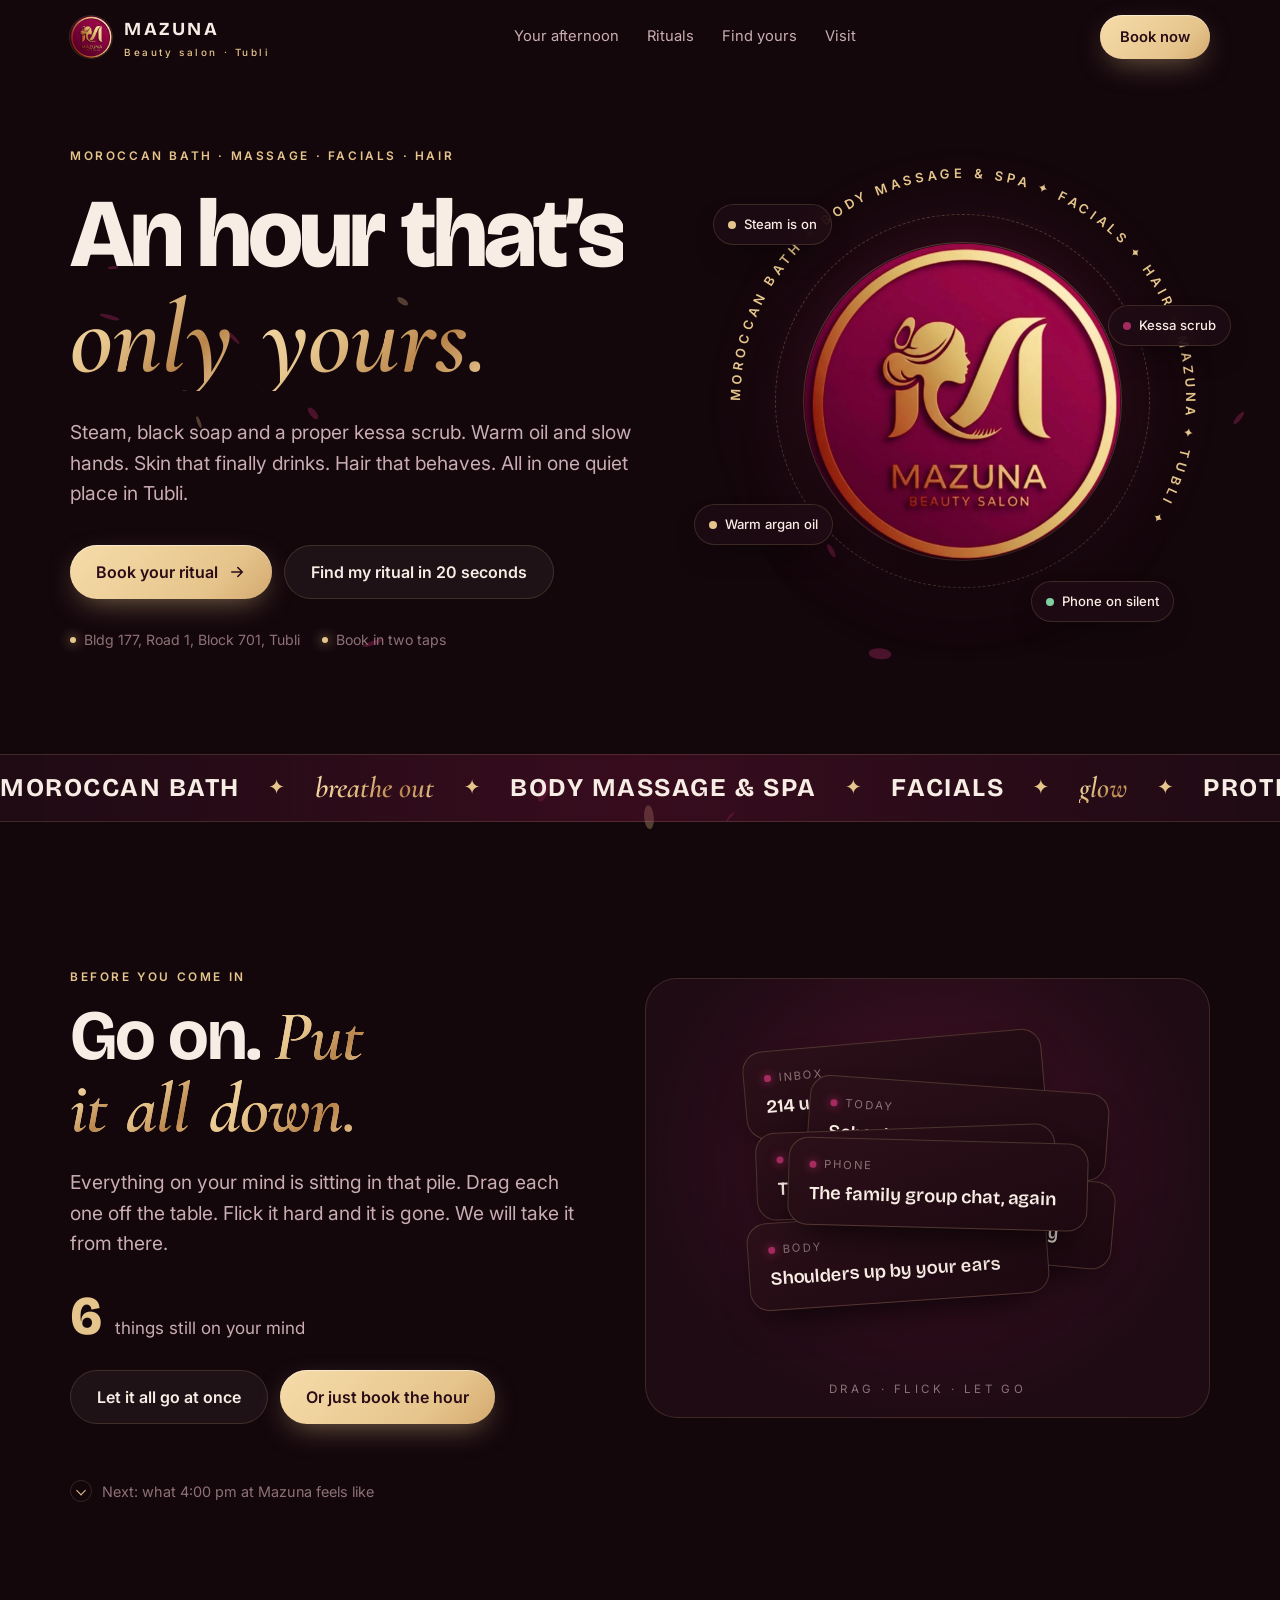
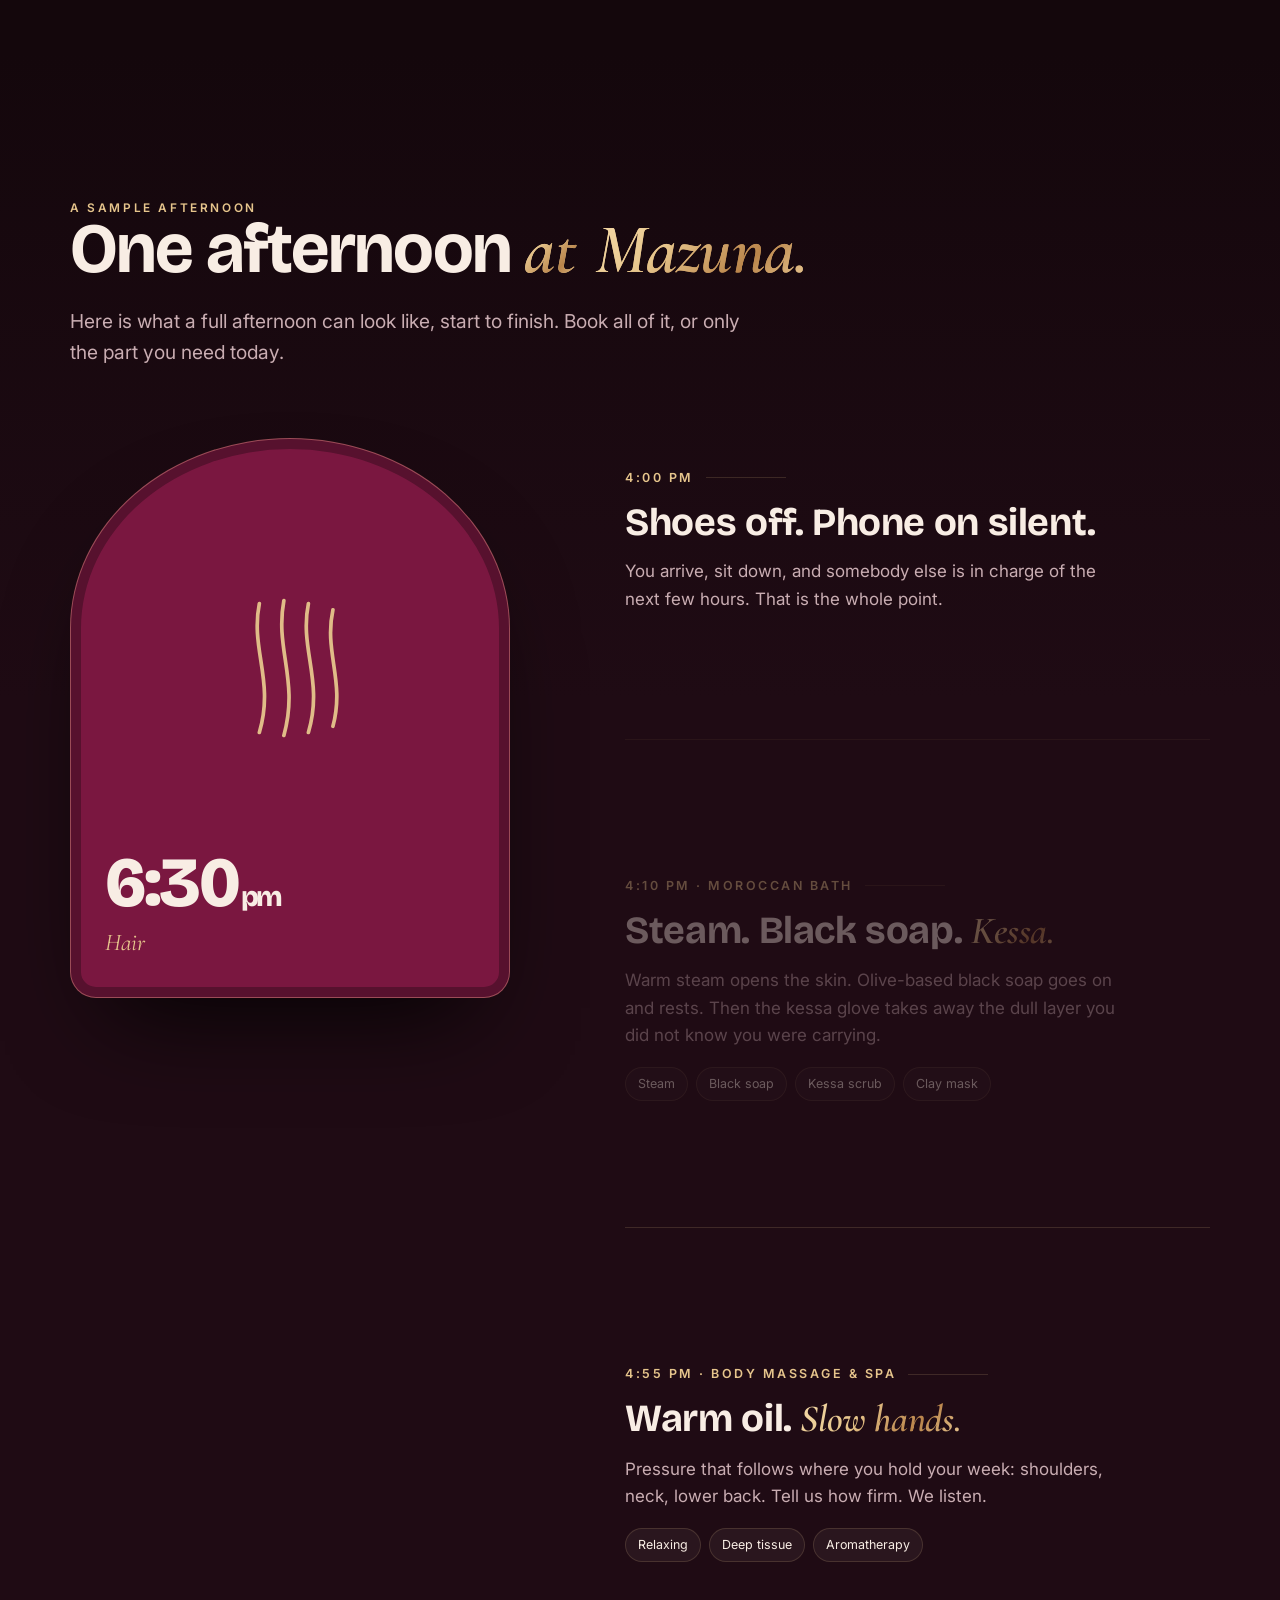
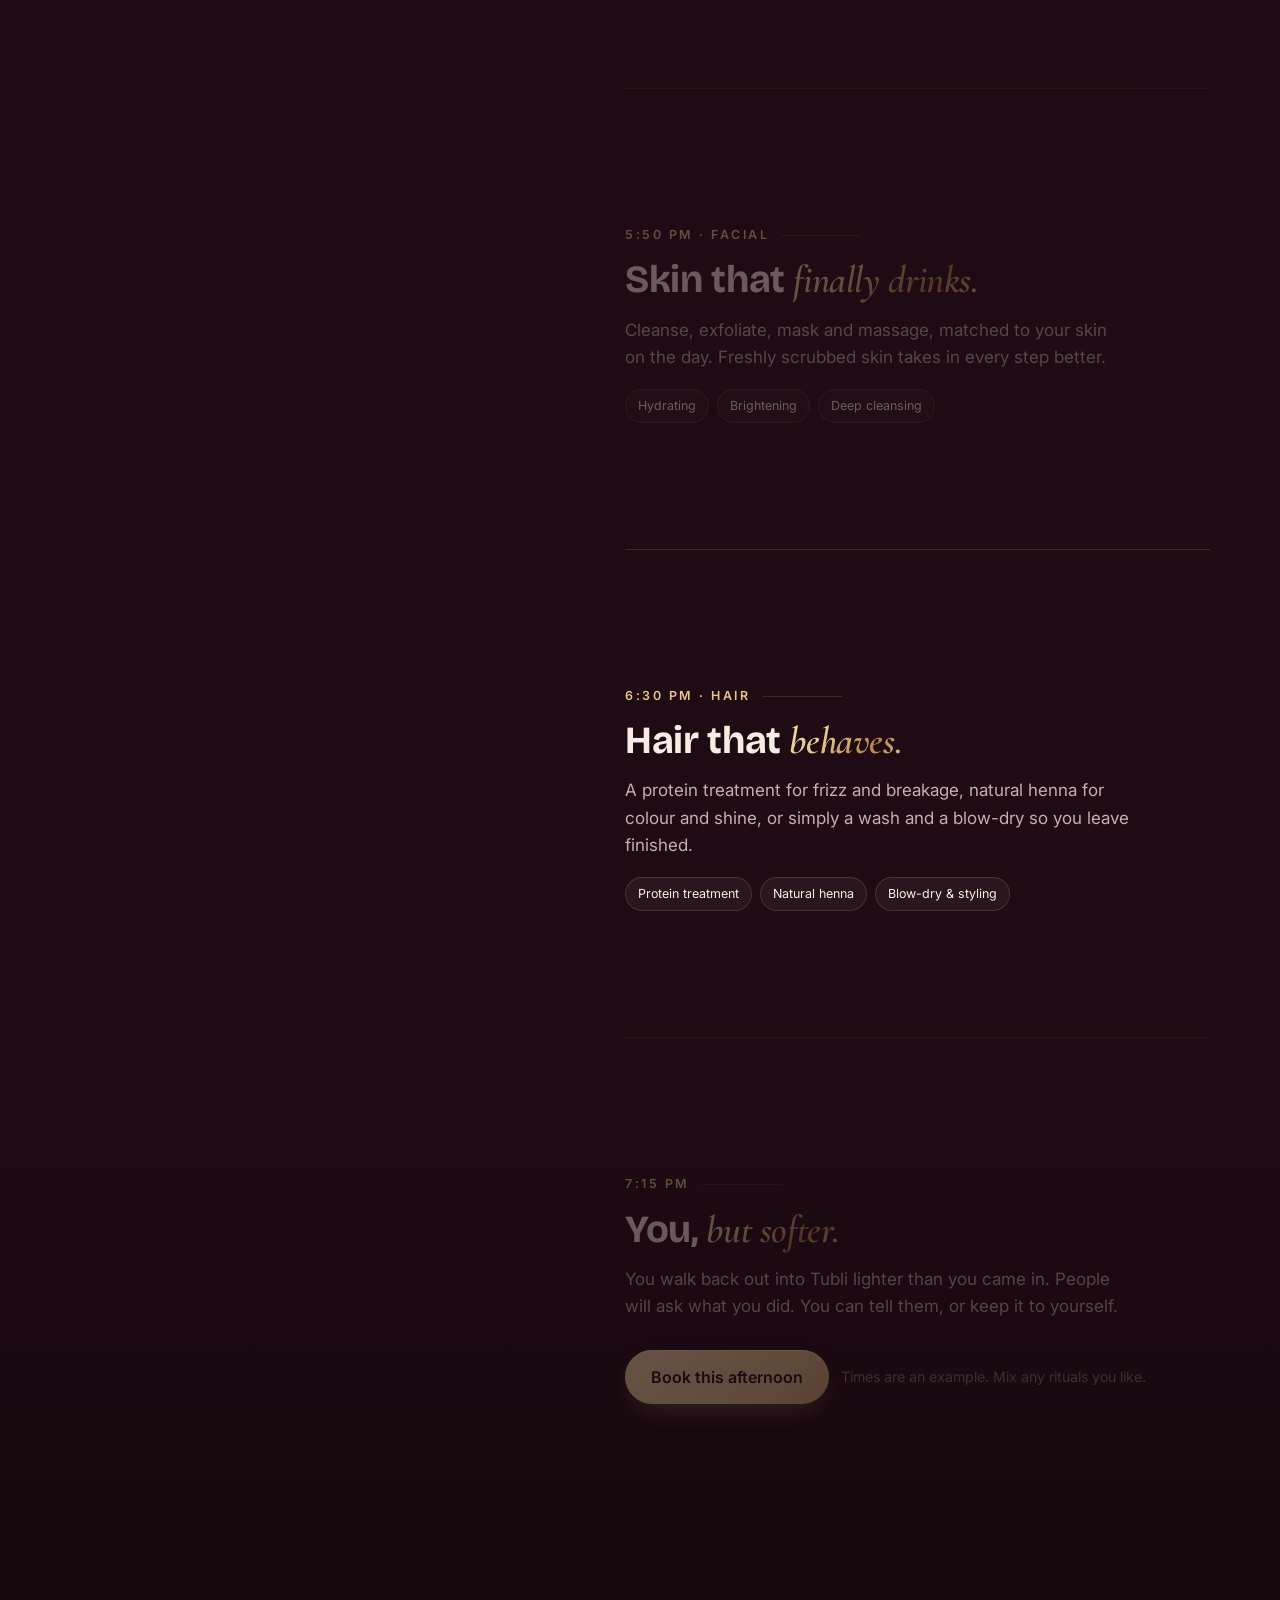
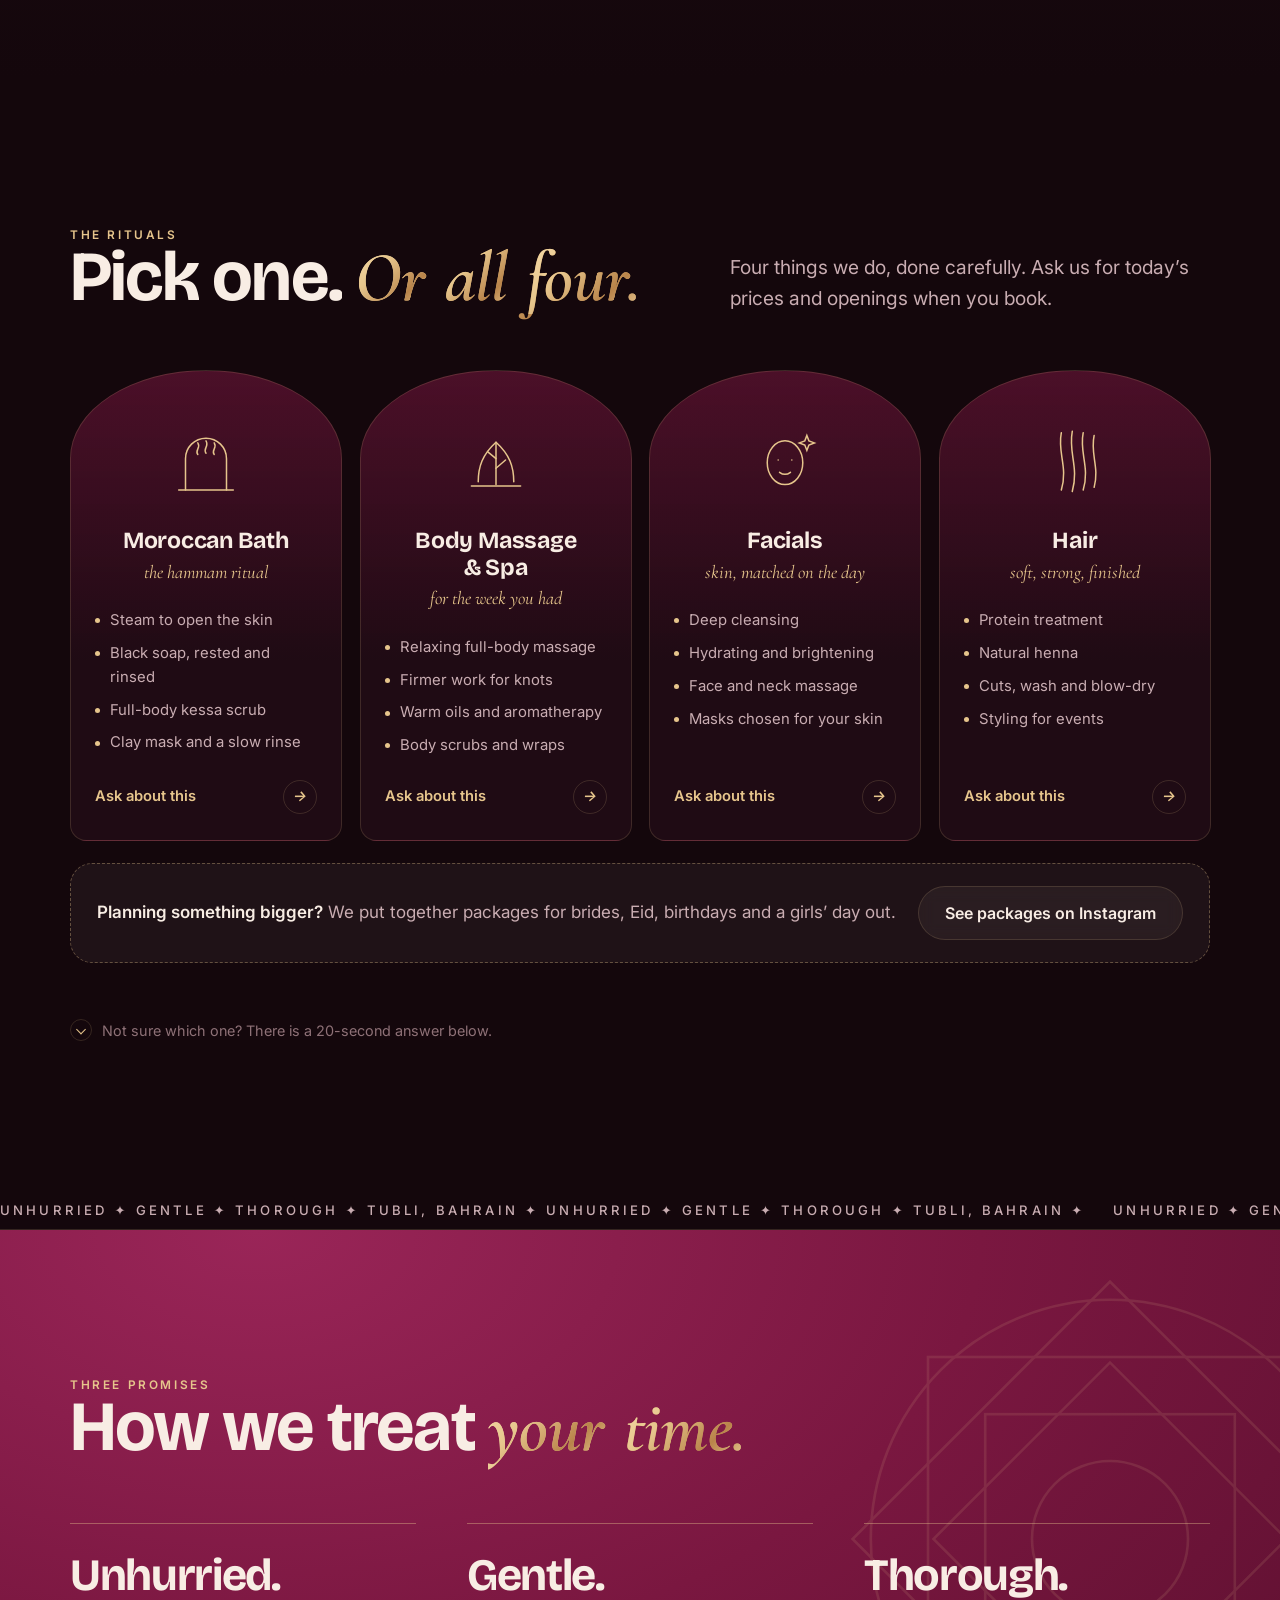
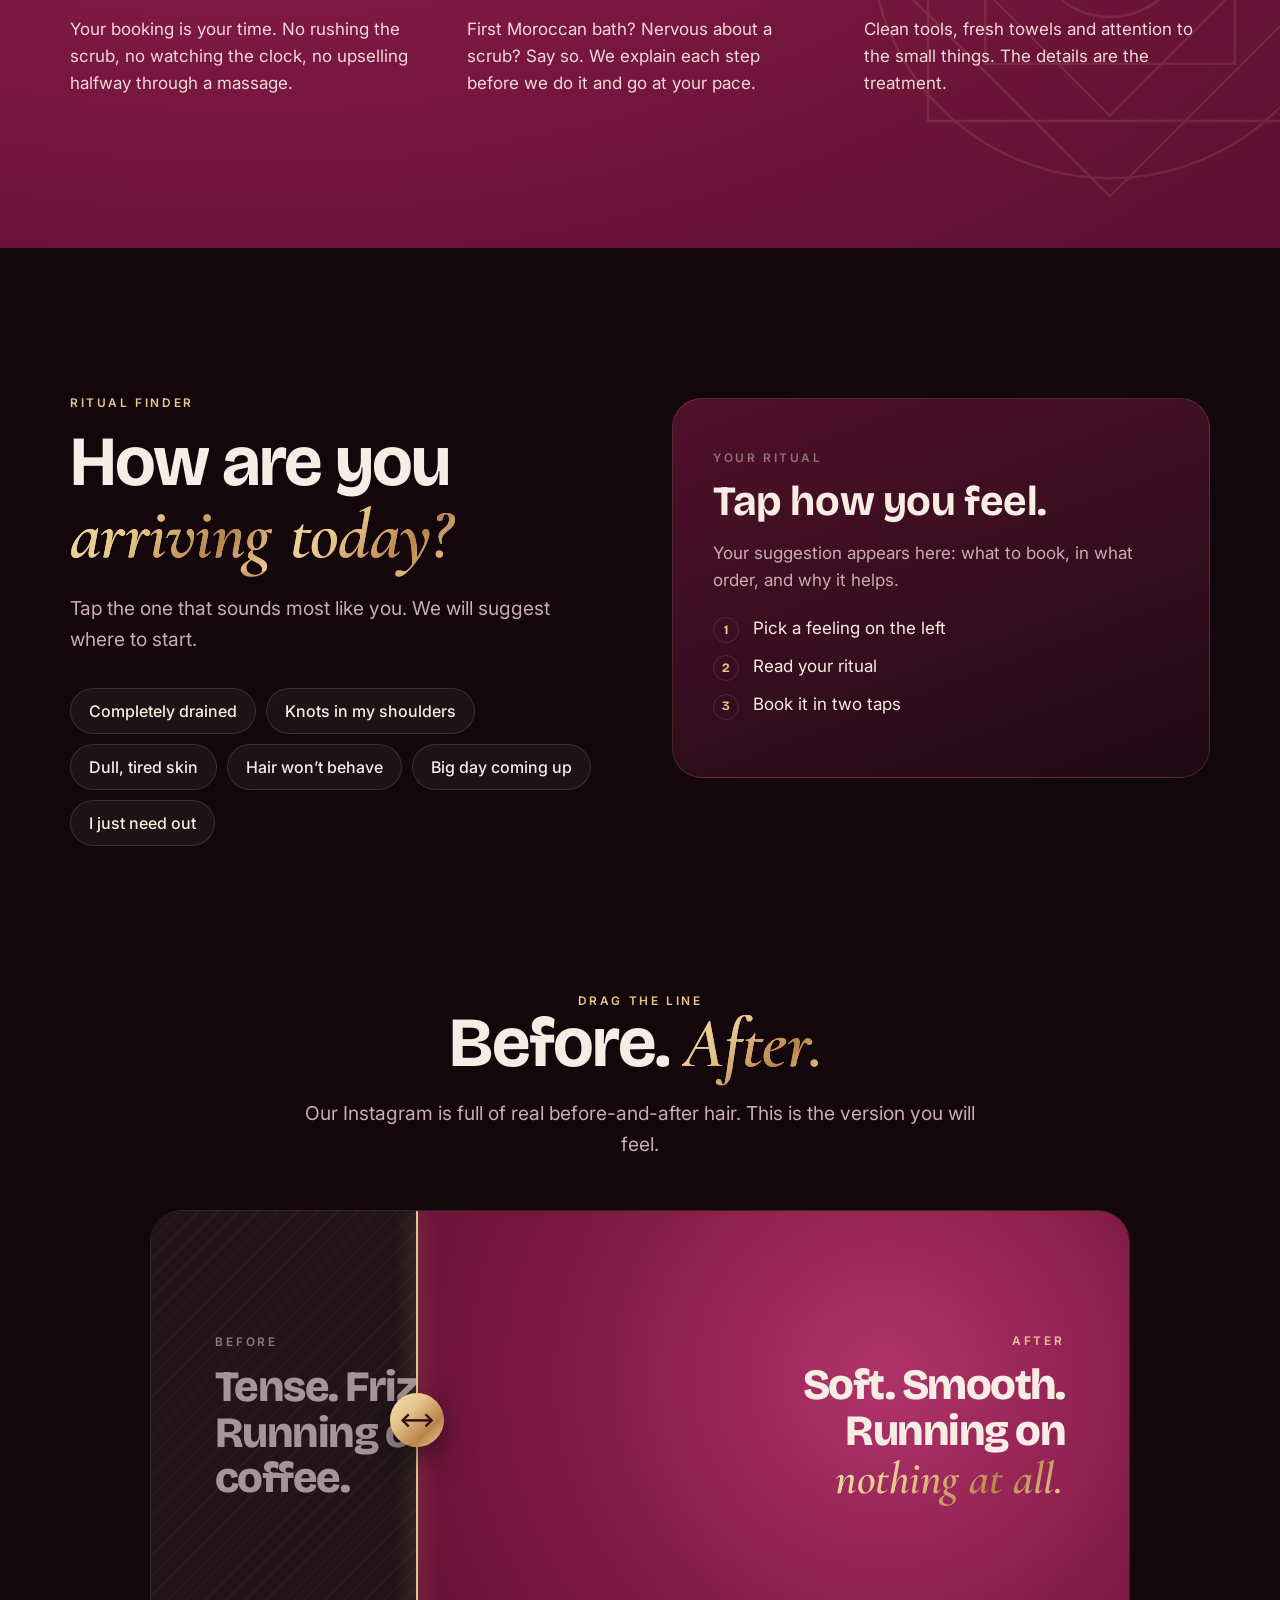
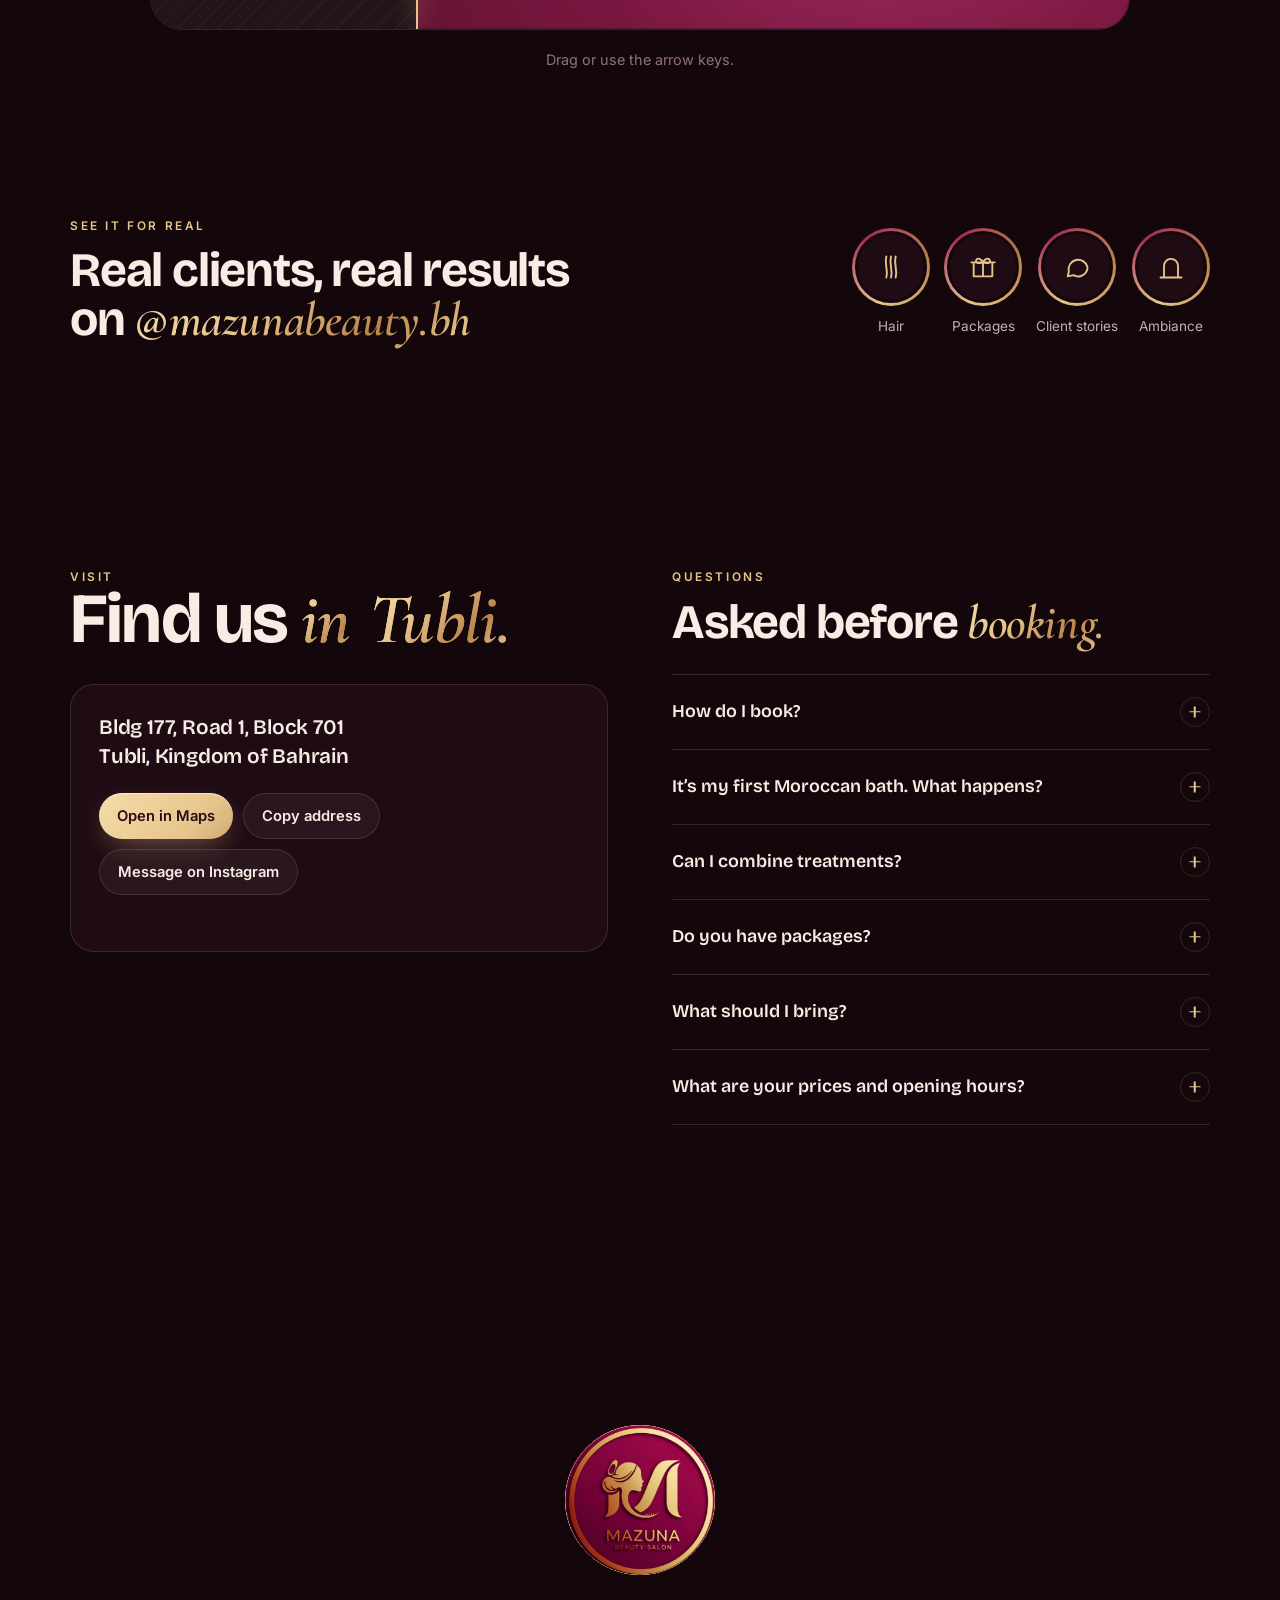
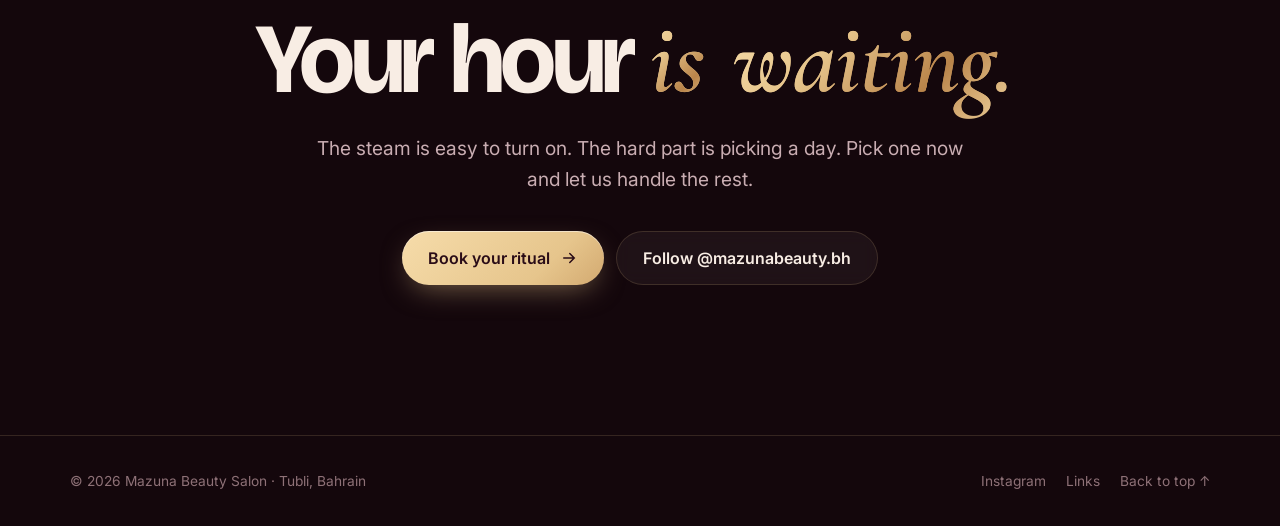
==== index.html @ 9f8225b6 "Replace repository with Mazuna Beauty Salon landing page Single-page site for Mazuna Beauty Salon (T" ====
<!doctype html>
<html lang="en">
<head>
<meta charset="utf-8">
<meta name="viewport" content="width=device-width, initial-scale=1, viewport-fit=cover">
<title>Mazuna Beauty Salon</title>
<meta name="claude:viewport-fit-sides" content="cover">
<meta name="description" content="Moroccan bath, body massage and spa, facials and hair care in Tubli, Bahrain. Book your ritual at Mazuna Beauty Salon.">
<meta name="theme-color" content="#14070c">
<link rel="icon" href="assets/logo.png">
<link rel="preconnect" href="https://fonts.googleapis.com">
<link rel="preconnect" href="https://fonts.gstatic.com" crossorigin>
<link rel="stylesheet" href="https://fonts.googleapis.com/css2?family=Bricolage+Grotesque:opsz,wght@12..96,400..800&family=Cormorant+Garamond:ital,wght@1,500;1,600&family=Inter:wght@400;500;600&display=swap">
<style>
/* Layout: one long scroll told as an afternoon, under a Moroccan arch motif; quiet type, one gold accent. */
:root{
  --bg:#14070c;        /* plum-black ground */
  --bg-2:#1f0b14;      /* raised band */
  --wine:#7a1740;      /* logo burgundy */
  --wine-hi:#a52a5f;   /* burgundy highlight */
  --gold:#e6c58c;      /* logo gold */
  --gold-deep:#b9844a; /* gold shadow */
  --ink:#f8ede4;       /* text */
  --muted:#c9adb2;     /* secondary text */
  --dim:#8e7177;
  --line:rgba(230,197,140,.16);
  --glass:rgba(255,236,226,.05);
  --f-display:"Bricolage Grotesque",ui-sans-serif,system-ui,sans-serif;
  --f-accent:"Cormorant Garamond","Iowan Old Style",Georgia,serif;
  --f-body:"Inter",ui-sans-serif,system-ui,-apple-system,"Segoe UI",sans-serif;
  --spring:cubic-bezier(.3,1.6,.5,1);
  --soft:cubic-bezier(.2,1.2,.4,1);
  --ease:cubic-bezier(.2,.9,.3,1);
  --gold-grad:linear-gradient(135deg,#f6dcaa 0%,#e6c58c 35%,#b9844a 70%,#f0d39e 100%);
  color-scheme:dark;
}
*{box-sizing:border-box}
html{scroll-behavior:smooth;-webkit-text-size-adjust:100%}
body{margin:0;background:var(--bg);color:var(--ink);font:400 17px/1.6 var(--f-body);overflow-x:hidden;-webkit-font-smoothing:antialiased}
body::before{content:"";position:fixed;inset:0 0 auto;height:env(safe-area-inset-top,0px);z-index:60;background:var(--bg)}
a{color:inherit}
img{max-width:100%;display:block}
::selection{background:var(--wine);color:var(--ink)}
:focus-visible{outline:2px solid var(--gold);outline-offset:3px;border-radius:6px}
.wrap{width:100%;max-width:1180px;margin:0 auto;padding-left:max(20px,env(safe-area-inset-left,0px));padding-right:max(20px,env(safe-area-inset-right,0px))}
h1,h2,h3{font-family:var(--f-display);font-weight:700;letter-spacing:-.025em;line-height:1.02;margin:0;text-wrap:balance}
h2{font-size:clamp(2.3rem,5.6vw,4.4rem)}
h3{font-size:1.45rem;letter-spacing:-.01em;line-height:1.15}
em,.em{font-family:var(--f-accent);font-style:italic;font-weight:600;letter-spacing:-.01em;background:var(--gold-grad);-webkit-background-clip:text;background-clip:text;color:transparent;padding-right:.06em}
p{margin:0}
.eyebrow{font:600 .74rem/1 var(--f-body);letter-spacing:.22em;text-transform:uppercase;color:var(--gold)}
.lede{color:var(--muted);font-size:clamp(1.05rem,1.6vw,1.2rem);max-width:56ch}
section{position:relative}
.band{padding-block:clamp(84px,12vw,150px)}
.next-hint{display:flex;align-items:center;gap:10px;margin-top:56px;color:var(--dim);font-size:.9rem}
.next-hint i{display:inline-block;width:22px;height:22px;border-radius:50%;border:1px solid var(--line);position:relative;animation:nudge 1.8s ease-in-out infinite}
.next-hint i::after{content:"";position:absolute;left:50%;top:6px;width:6px;height:6px;border-right:1.5px solid var(--gold);border-bottom:1.5px solid var(--gold);transform:translateX(-50%) rotate(45deg)}
@keyframes nudge{0%,100%{transform:translateY(0)}50%{transform:translateY(5px)}}

/* ---------- buttons ---------- */
.btn{--h:54px;position:relative;display:inline-flex;align-items:center;justify-content:center;gap:10px;height:var(--h);padding:0 26px;border-radius:999px;font:600 1rem/1 var(--f-body);text-decoration:none;cursor:pointer;border:0;transition:transform .5s var(--spring),box-shadow .3s,background .3s;will-change:transform;isolation:isolate;overflow:hidden}
.btn-gold{background:var(--gold-grad);background-size:200% 200%;color:#2a0c17;box-shadow:0 10px 30px -10px rgba(230,197,140,.55),inset 0 1px 0 rgba(255,255,255,.5)}
.btn-gold::after{content:"";position:absolute;inset:0;background:linear-gradient(110deg,transparent 30%,rgba(255,255,255,.55) 50%,transparent 70%);transform:translateX(-120%);transition:transform .9s var(--ease);z-index:-1}
.btn-gold:hover::after{transform:translateX(120%)}
.btn-gold:hover{box-shadow:0 16px 40px -12px rgba(230,197,140,.75),inset 0 1px 0 rgba(255,255,255,.5)}
.btn-ghost{background:var(--glass);color:var(--ink);border:1px solid var(--line);backdrop-filter:blur(8px)}
.btn-ghost:hover{border-color:rgba(230,197,140,.45)}
.btn:active{transform:scale(.96)}
.btn svg{width:18px;height:18px;flex:none}
.ripple{position:absolute;border-radius:50%;background:rgba(255,255,255,.45);transform:scale(0);animation:ripple .6s ease-out forwards;pointer-events:none}
@keyframes ripple{to{transform:scale(4);opacity:0}}

/* ---------- progress + nav ---------- */
.progress{position:fixed;top:env(safe-area-inset-top,0px);left:0;height:2px;width:100%;transform-origin:0 50%;transform:scaleX(0);background:var(--gold-grad);z-index:70}
.nav{position:sticky;top:env(safe-area-inset-top,0px);z-index:50;transition:background .4s,border-color .4s}
.nav.scrolled{background:rgba(20,7,12,.78);backdrop-filter:blur(14px) saturate(1.3);border-bottom:1px solid var(--line)}
.nav .wrap{display:flex;align-items:center;justify-content:space-between;gap:16px;height:74px}
.brand{display:flex;align-items:center;gap:12px;text-decoration:none}
.brand img{width:42px;height:42px;border-radius:50%;box-shadow:0 0 0 1px var(--line)}
.brand b{font:700 1.15rem/1 var(--f-display);letter-spacing:.14em;text-transform:uppercase}
.brand small{display:block;font:500 .62rem/1 var(--f-body);letter-spacing:.26em;color:var(--gold);margin-top:5px}
.nav-links{display:flex;gap:28px;font-size:.92rem;color:var(--muted)}
.nav-links a{text-decoration:none;position:relative;padding:4px 0}
.nav-links a::after{content:"";position:absolute;left:0;bottom:-2px;height:1px;width:100%;background:var(--gold);transform:scaleX(0);transform-origin:right;transition:transform .4s var(--ease)}
.nav-links a:hover{color:var(--ink)}
.nav-links a:hover::after{transform:scaleX(1);transform-origin:left}
.nav .btn{--h:44px;padding:0 20px;font-size:.92rem}
@media (max-width:860px){.nav-links{display:none}}

/* ---------- hero ---------- */
.hero{padding-block:clamp(36px,6vw,80px) clamp(56px,8vw,110px)}
.hero .wrap{display:grid;grid-template-columns:1.08fr .92fr;align-items:center;gap:clamp(28px,5vw,72px)}
.hero h1{font-size:clamp(3rem,7.6vw,6.4rem);font-weight:800;letter-spacing:-.04em;margin-top:22px}
.hero h1 em{display:inline-block;font-size:1.08em;font-weight:600}
.hero .lede{margin-top:26px}
.hero-cta{display:flex;flex-wrap:wrap;gap:12px;margin-top:36px}
.hero-meta{display:flex;flex-wrap:wrap;gap:8px 22px;margin-top:30px;color:var(--dim);font-size:.88rem}
.hero-meta span{display:flex;align-items:center;gap:8px}
.hero-meta span::before{content:"";width:6px;height:6px;border-radius:50%;background:var(--gold);box-shadow:0 0 12px var(--gold)}
.w{display:inline-block;overflow:hidden;vertical-align:top;padding-bottom:.08em;margin-bottom:-.08em}
em .w>span,.em .w>span{background:var(--gold-grad);-webkit-background-clip:text;background-clip:text;color:transparent;padding-right:.06em}
.w>span{display:inline-block;animation:wordUp .9s var(--soft) both;animation-delay:calc(var(--i)*70ms + 150ms)}
@keyframes wordUp{from{transform:translateY(105%) rotate(4deg);opacity:0}to{transform:none;opacity:1}}
.fade-in{animation:fadeUp .9s var(--ease) both;animation-delay:var(--d,0s)}
@keyframes fadeUp{from{opacity:0;transform:translateY(18px)}to{opacity:1;transform:none}}

.medallion{position:relative;width:min(100%,480px);aspect-ratio:1;max-width:100%;justify-self:center;--rx:0deg;--ry:0deg}
.medallion .glow{position:absolute;inset:6%;border-radius:50%;background:radial-gradient(circle,rgba(165,42,95,.55),rgba(122,23,64,.15) 55%,transparent 70%);filter:blur(30px);animation:breathe 6s ease-in-out infinite}
@keyframes breathe{0%,100%{transform:scale(.92);opacity:.8}50%{transform:scale(1.06);opacity:1}}
.medallion .ring{position:absolute;inset:0;animation:spin 40s linear infinite}
.medallion .ring text{font:600 13.5px var(--f-body);letter-spacing:.32em;fill:var(--gold)}
@keyframes spin{to{transform:rotate(360deg)}}
.medallion .dashed{position:absolute;inset:11%;border-radius:50%;border:1px dashed rgba(230,197,140,.25);animation:spin 90s linear infinite reverse}
.medallion .logo{position:absolute;inset:17%;transform:perspective(900px) rotateX(var(--rx)) rotateY(var(--ry));transition:transform .6s var(--soft);animation:logoIn 1.3s var(--spring) .2s both}
.medallion .logo img{width:100%;height:100%;border-radius:50%;box-shadow:0 40px 80px -30px rgba(0,0,0,.8),0 0 0 1px rgba(230,197,140,.25);animation:bob 7s ease-in-out infinite}
@keyframes logoIn{from{scale:.6;rotate:-12deg;opacity:0}to{scale:1;rotate:0deg;opacity:1}}
@keyframes bob{0%,100%{transform:translateY(0)}50%{transform:translateY(-10px)}}
.chip{position:absolute;display:flex;align-items:center;gap:8px;padding:9px 14px;border-radius:999px;background:rgba(31,11,20,.82);border:1px solid var(--line);backdrop-filter:blur(10px);font-size:.82rem;font-weight:500;white-space:nowrap;box-shadow:0 14px 30px -14px rgba(0,0,0,.7);animation:popx .9s var(--spring) both,float 6s ease-in-out infinite;animation-delay:var(--d),calc(var(--d) + 1s)}
.chip i{width:8px;height:8px;border-radius:50%;background:var(--c,var(--gold))}
@keyframes popx{from{transform:translate(var(--dx),var(--dy)) scale(.3);opacity:0}to{transform:none;opacity:1}}
@keyframes float{0%,100%{translate:0 0}50%{translate:0 -8px}}
@media (max-width:860px){
  .hero .wrap{grid-template-columns:1fr}
  .medallion{width:min(86vw,400px);order:-1;margin-top:8px}
  .chip{font-size:.74rem;padding:7px 11px}
}

/* ---------- marquee ---------- */
.marquee{border-block:1px solid var(--line);background:linear-gradient(90deg,var(--bg-2),rgba(122,23,64,.35),var(--bg-2));overflow:hidden;padding-block:18px;position:relative}
.marquee .track{display:flex;width:max-content;animation:marq 38s linear infinite}
.marquee.rev .track{animation-direction:reverse;animation-duration:46s}
.marquee:hover .track{animation-play-state:paused}
.marquee span{display:flex;align-items:center;gap:28px;padding-right:28px;font:700 clamp(1.1rem,2.4vw,1.6rem)/1 var(--f-display);letter-spacing:.06em;text-transform:uppercase;white-space:nowrap}
.marquee span b{font-weight:400;color:var(--gold);font-size:.8em}
.marquee span em{text-transform:none;font-size:1.15em;letter-spacing:0}
@keyframes marq{to{transform:translateX(-50%)}}
.marquee.thin{padding-block:12px;border-top:0;background:transparent}
.marquee.thin span{font:500 .82rem/1 var(--f-body);letter-spacing:.24em;color:var(--muted)}

/* ---------- reveal ---------- */
.js .rv{opacity:0;translate:0 34px;transition:opacity 1s var(--ease),translate 1.1s var(--soft),transform .6s var(--soft),border-color .4s,box-shadow .4s;transition-delay:var(--d,0s),var(--d,0s),0s,0s,0s}
.js .rv.in{opacity:1;translate:0 0}
.js [data-split] .w>span{animation:none;transform:translateY(105%);opacity:0;transition:transform .9s var(--soft),opacity .6s;transition-delay:calc(var(--i)*55ms)}
.js [data-split].in .w>span{transform:none;opacity:1}

/* ---------- worries ---------- */
.worries .wrap{display:grid;grid-template-columns:.95fr 1.05fr;gap:clamp(30px,5vw,80px);align-items:center}
.worries h2{margin-top:18px}
.worries .lede{margin-top:22px}
.tally{display:flex;align-items:baseline;gap:12px;margin-top:30px;font-family:var(--f-display)}
.tally b{font-size:3.4rem;font-weight:800;line-height:1;font-variant-numeric:tabular-nums;color:var(--gold);display:inline-block}
.tally b.bump{animation:bump .5s var(--spring)}
@keyframes bump{30%{transform:scale(1.35) rotate(-6deg)}}
.tally span{color:var(--muted);font-family:var(--f-body)}
.worries .actions{display:flex;flex-wrap:wrap;gap:12px;margin-top:26px}
.pile{position:relative;height:440px;border-radius:32px;background:radial-gradient(ellipse at 50% 40%,rgba(122,23,64,.4),transparent 70%),var(--bg-2);border:1px solid var(--line);overflow:hidden;touch-action:none}
.pile::before{content:"drag · flick · let go";position:absolute;bottom:18px;left:0;right:0;text-align:center;font-size:.72rem;letter-spacing:.3em;text-transform:uppercase;color:var(--dim)}
.worry{position:absolute;left:50%;top:46%;width:min(300px,78%);padding:18px 20px;border-radius:20px;background:linear-gradient(160deg,#2c1019,#1d0911);border:1px solid rgba(230,197,140,.22);box-shadow:0 20px 40px -18px rgba(0,0,0,.9);cursor:grab;user-select:none;-webkit-user-select:none;touch-action:none;transform:translate(-50%,-50%) translate(var(--x,0px),var(--y,0px)) rotate(var(--r,0deg));transition:transform .55s var(--spring)}
.worry.drag{transition:none;cursor:grabbing;box-shadow:0 30px 60px -18px rgba(0,0,0,.95),0 0 0 1px var(--gold)}
.worry.gone{transition:transform .55s cubic-bezier(.4,0,.9,.5),opacity .5s;opacity:0}
.worry small{display:flex;align-items:center;gap:8px;font-size:.7rem;letter-spacing:.18em;text-transform:uppercase;color:var(--dim)}
.worry small::before{content:"";width:7px;height:7px;border-radius:50%;background:var(--wine-hi);box-shadow:0 0 10px var(--wine-hi);animation:ping 1.6s ease-out infinite}
@keyframes ping{50%{opacity:.35}}
.worry p{font:600 1.15rem/1.3 var(--f-display);margin-top:8px}
.calm{position:absolute;inset:0;display:grid;place-items:center;text-align:center;padding:30px;opacity:0;transform:scale(.9);transition:opacity .8s var(--ease),transform .9s var(--spring);pointer-events:none}
.calm.show{opacity:1;transform:none;pointer-events:auto}
.calm h3{font-size:clamp(1.6rem,3vw,2.2rem)}
.calm p{color:var(--muted);margin:12px auto 22px;max-width:30ch}
.petal{position:absolute;width:12px;height:8px;border-radius:70% 0 70% 0;background:linear-gradient(135deg,var(--wine-hi),var(--gold));pointer-events:none;animation:burst .9s cubic-bezier(.15,.7,.4,1) forwards;z-index:5}
@keyframes burst{to{transform:translate(var(--bx),var(--by)) rotate(var(--br));opacity:0}}
@media (max-width:860px){.worries .wrap{grid-template-columns:1fr}.pile{height:380px}}

/* ---------- afternoon timeline ---------- */
.afternoon{background:linear-gradient(180deg,var(--bg),var(--bg-2) 20%,var(--bg-2) 80%,var(--bg))}
.afternoon header{max-width:760px}
.afternoon header .lede{margin-top:20px}
.tl{display:grid;grid-template-columns:.9fr 1.1fr;gap:clamp(30px,6vw,90px);margin-top:70px}
.arch-wrap{position:sticky;top:110px;height:min(560px,calc(100vh - 150px));align-self:start}
.arch{position:relative;height:100%;max-width:440px;border-radius:50% 50% 26px 26px / 34% 34% 26px 26px;overflow:hidden;border:1px solid rgba(230,197,140,.3);background:var(--wine);box-shadow:0 50px 100px -40px rgba(0,0,0,.9),inset 0 0 0 10px rgba(20,7,12,.35)}
.arch .scene{position:absolute;inset:0;display:flex;flex-direction:column;justify-content:flex-end;padding:34px;opacity:0;transform:scale(1.06);transition:opacity .7s var(--ease),transform 1.1s var(--soft)}
.arch .scene.on{opacity:1;transform:none}
.arch .scene::before{content:"";position:absolute;inset:0;background:var(--bgx);z-index:-1}
.arch .scene svg.ico{position:absolute;top:24%;left:50%;width:42%;transform:translateX(-50%);color:var(--gold);opacity:.95}
.arch .scene .time{font:800 clamp(2.8rem,6vw,4.4rem)/1 var(--f-display);letter-spacing:-.04em;font-variant-numeric:tabular-nums}
.arch .scene .what{font-family:var(--f-accent);font-style:italic;font-size:1.5rem;color:var(--gold);margin-top:6px}
.steam path{animation:steam 3s ease-in-out infinite;transform-origin:center bottom}
.steam path:nth-child(2){animation-delay:.6s}.steam path:nth-child(3){animation-delay:1.2s}
@keyframes steam{0%{opacity:0;transform:translateY(10px)}40%{opacity:1}100%{opacity:0;transform:translateY(-14px)}}
.sway{animation:sway 4s ease-in-out infinite;transform-origin:50% 100%}
@keyframes sway{0%,100%{transform:rotate(-3deg)}50%{transform:rotate(3deg)}}
.twinkle circle{animation:tw 2.4s ease-in-out infinite}
.twinkle circle:nth-child(2n){animation-delay:.8s}
@keyframes tw{50%{opacity:.2}}
.steps{display:flex;flex-direction:column}
.step{padding-block:clamp(60px,14vh,140px);border-top:1px solid var(--line);opacity:.35;transition:opacity .6s var(--ease)}
.step:first-child{border-top:0;padding-top:20px}
.step.on{opacity:1}
.step .t{font:600 .78rem/1 var(--f-body);letter-spacing:.2em;text-transform:uppercase;color:var(--gold);display:flex;align-items:center;gap:12px}
.step .t::after{content:"";height:1px;flex:1;max-width:80px;background:var(--line)}
.step h3{font-size:clamp(1.7rem,3vw,2.4rem);margin-top:16px}
.step p{color:var(--muted);margin-top:14px;max-width:46ch}
.step .tags{display:flex;flex-wrap:wrap;gap:8px;margin-top:18px}
.tag{font-size:.78rem;padding:6px 12px;border-radius:999px;border:1px solid var(--line);color:var(--ink);background:var(--glass)}
.tl-cta{margin-top:30px;display:flex;flex-wrap:wrap;gap:12px;align-items:center}
.tl-cta small{color:var(--dim)}
@media (max-width:860px){
  .tl{grid-template-columns:1fr;gap:0;margin-top:40px}
  .arch-wrap{top:84px;height:240px;z-index:3;margin-bottom:10px}
  .arch{max-width:none;border-radius:120px 120px 22px 22px / 90px 90px 22px 22px}
  .arch .scene{padding:20px 24px}
  .arch .scene svg.ico{top:12%;width:26%;left:auto;right:8%;transform:none}
  .arch .scene .time{font-size:2.4rem}
  .step{padding-block:70px}
}

/* ---------- rituals ---------- */
.rituals header{display:flex;flex-wrap:wrap;justify-content:space-between;align-items:end;gap:24px}
.rituals header .lede{max-width:40ch}
.cards{display:grid;grid-template-columns:repeat(4,minmax(0,1fr));gap:18px;margin-top:56px}
.card{position:relative;display:flex;flex-direction:column;padding:30px 24px 26px;min-height:440px;border-radius:200px 200px 24px 24px / 130px 130px 24px 24px;background:linear-gradient(180deg,rgba(122,23,64,.55),var(--bg-2) 62%);border:1px solid var(--line);text-decoration:none;overflow:hidden;transform:perspective(900px) rotateX(var(--rx,0deg)) rotateY(var(--ry,0deg)) translateY(var(--ty,0px));transition:transform .6s var(--soft),border-color .4s,box-shadow .4s}
.card:hover{--ty:-8px;border-color:rgba(230,197,140,.5);box-shadow:0 40px 80px -40px rgba(165,42,95,.7)}
.card::after{content:"";position:absolute;inset:0;background:radial-gradient(420px circle at var(--mx,50%) var(--my,0%),rgba(230,197,140,.16),transparent 45%);opacity:0;transition:opacity .4s;pointer-events:none}
.card:hover::after{opacity:1}
.card .ic{width:82px;height:82px;margin:18px auto 26px;color:var(--gold);transition:transform .7s var(--spring)}
.card:hover .ic{transform:scale(1.12) rotate(-6deg)}
.card h3{text-align:center}
.card .sub{text-align:center;font-family:var(--f-accent);font-style:italic;color:var(--gold);font-size:1.15rem;margin-top:4px}
.card ul{list-style:none;padding:0;margin:22px 0 0;display:grid;gap:9px;color:var(--muted);font-size:.93rem}
.card li{display:flex;gap:10px}
.card li::before{content:"";flex:none;width:5px;height:5px;margin-top:.62em;border-radius:50%;background:var(--gold)}
.card .go{margin-top:auto;padding-top:22px;display:flex;justify-content:space-between;align-items:center;font-weight:600;font-size:.92rem;color:var(--gold)}
.card .go i{width:34px;height:34px;border-radius:50%;display:grid;place-items:center;border:1px solid var(--line);transition:transform .5s var(--spring),background .3s}
.card:hover .go i{transform:translateX(4px) rotate(-45deg);background:var(--gold);color:#2a0c17}
.pk{margin-top:22px;display:flex;flex-wrap:wrap;justify-content:space-between;align-items:center;gap:16px;padding:22px 26px;border-radius:22px;border:1px dashed rgba(230,197,140,.35);background:var(--glass)}
.pk p{color:var(--muted)}
.pk b{color:var(--ink);font-weight:600}
@media (max-width:1040px){.cards{grid-template-columns:repeat(2,minmax(0,1fr))}}
@media (max-width:560px){.cards{grid-template-columns:1fr}.card{min-height:0}}

/* ---------- promises ---------- */
.promises{background:var(--wine);background:radial-gradient(ellipse at 20% 0%,#9a2558,var(--wine) 50%,#5a0f2e);overflow:hidden}
.promises .wrap{position:relative}
.promises .motif{position:absolute;right:-140px;top:50%;width:520px;height:520px;transform:translateY(-50%);opacity:.12;color:var(--gold);animation:spin 120s linear infinite;pointer-events:none}
.prom{display:grid;grid-template-columns:repeat(3,minmax(0,1fr));gap:clamp(24px,4vw,56px);margin-top:60px}
.prom div{border-top:1px solid rgba(230,197,140,.4);padding-top:26px}
.prom h3{font-size:clamp(2rem,3.6vw,2.8rem);letter-spacing:-.03em}
.prom p{color:#efd9d9;margin-top:14px;max-width:34ch}
@media (max-width:860px){.prom{grid-template-columns:1fr}}

/* ---------- finder ---------- */
.finder .wrap{display:grid;grid-template-columns:1fr 1fr;gap:clamp(30px,5vw,80px);align-items:start}
.finder h2{margin-top:18px}
.finder .lede{margin-top:22px}
.moods{display:flex;flex-wrap:wrap;gap:10px;margin-top:34px}
.mood{font:500 1rem/1 var(--f-body);color:var(--ink);padding:14px 18px;border-radius:999px;background:var(--glass);border:1px solid var(--line);cursor:pointer;transition:transform .5s var(--spring),background .3s,border-color .3s,color .3s}
.mood:hover{transform:translateY(-3px) rotate(-1deg);border-color:rgba(230,197,140,.5)}
.mood[aria-pressed="true"]{background:var(--gold-grad);color:#2a0c17;border-color:transparent;transform:scale(1.04)}
.result{position:relative;border-radius:30px;padding:clamp(26px,4vw,40px);background:linear-gradient(160deg,rgba(122,23,64,.6),var(--bg-2));border:1px solid var(--line);min-height:380px;overflow:hidden}
.result .eyebrow{color:var(--dim)}
.result h3{font-size:clamp(1.9rem,3.4vw,2.6rem);margin-top:14px}
.result p{color:var(--muted);margin-top:14px}
.result ol{margin:20px 0 0;padding:0;list-style:none;counter-reset:s;display:grid;gap:10px}
.result li{counter-increment:s;display:flex;gap:14px;align-items:baseline}
.result li::before{content:counter(s);font:700 .8rem/1 var(--f-display);color:var(--gold);width:24px;height:24px;flex:none;display:grid;place-items:center;border-radius:50%;border:1px solid var(--line)}
.result .btn{margin-top:26px}
.result .inner.say{animation:say .6s var(--spring)}
@keyframes say{from{transform:translateY(20px) scale(.96);opacity:0}to{transform:none;opacity:1}}
.result .note{font-size:.82rem;color:var(--dim);margin-top:14px}
@media (max-width:860px){.finder .wrap{grid-template-columns:1fr}}

/* ---------- before/after ---------- */
.ba header{text-align:center;max-width:720px;margin:0 auto}
.ba header .lede{margin:18px auto 0}
.slider{position:relative;margin:50px auto 0;max-width:980px;height:clamp(300px,42vw,420px);border-radius:32px;overflow:hidden;border:1px solid var(--line);--p:50%;user-select:none;-webkit-user-select:none}
.side{position:absolute;inset:0;display:flex;flex-direction:column;justify-content:center;padding:clamp(24px,6vw,64px)}
.side small{font:600 .74rem/1 var(--f-body);letter-spacing:.24em;text-transform:uppercase}
.side p{font:800 clamp(1.35rem,3.4vw,2.7rem)/1.06 var(--f-display);letter-spacing:-.035em;margin-top:16px;max-width:40%}
.side small{max-width:40%}
.before{background:repeating-linear-gradient(-45deg,#2a1a1e 0 2px,#22141a 2px 14px);color:#a79499}
.before small{color:#8d7a7f}
.after{background:radial-gradient(circle at 75% 40%,#b0336a,var(--wine) 45%,#4d0c27);align-items:flex-end;text-align:right;clip-path:inset(0 0 0 var(--p))}
.after small{color:var(--gold)}
.after p{color:var(--ink)}
.after p em{font-size:1.06em}
.handle{position:absolute;top:0;bottom:0;left:var(--p);width:2px;background:var(--gold);transform:translateX(-1px);pointer-events:none;box-shadow:0 0 20px var(--gold)}
.handle::after{content:"⟷";position:absolute;top:50%;left:50%;width:54px;height:54px;transform:translate(-50%,-50%);border-radius:50%;background:var(--gold-grad);color:#2a0c17;display:grid;place-items:center;font-size:1.3rem;font-weight:700;box-shadow:0 10px 30px rgba(0,0,0,.5)}
.slider input{position:absolute;inset:0;width:100%;height:100%;opacity:0;cursor:ew-resize;margin:0}
.slider input:focus-visible+.handle::after{outline:2px solid var(--ink);outline-offset:3px}
.ba .caption{text-align:center;color:var(--dim);font-size:.9rem;margin-top:18px}

/* ---------- instagram proof ---------- */
.proof .wrap{display:grid;grid-template-columns:1fr auto;gap:30px;align-items:center}
.bubbles{display:flex;gap:14px;flex-wrap:wrap}
.bubble{display:flex;flex-direction:column;align-items:center;gap:10px;text-decoration:none;font-size:.85rem;color:var(--muted)}
.bubble span{width:78px;height:78px;border-radius:50%;padding:3px;background:conic-gradient(from 200deg,var(--gold),var(--wine-hi),var(--gold-deep),var(--gold));display:grid;place-items:center;transition:transform .5s var(--spring)}
.bubble span i{width:100%;height:100%;border-radius:50%;background:var(--bg-2);display:grid;place-items:center;border:3px solid var(--bg);color:var(--gold)}
.bubble span svg{width:28px;height:28px}
.bubble:hover span{transform:scale(1.1) rotate(8deg)}
.bubble:hover{color:var(--ink)}
@media (max-width:860px){.proof .wrap{grid-template-columns:1fr}}

/* ---------- visit + faq ---------- */
.visit .wrap{display:grid;grid-template-columns:1fr 1fr;gap:clamp(30px,5vw,80px)}
.addr{margin-top:28px;padding:28px;border-radius:24px;background:var(--bg-2);border:1px solid var(--line)}
.addr address{font-style:normal;font:600 1.3rem/1.4 var(--f-display);letter-spacing:-.01em}
.addr .row{display:flex;flex-wrap:wrap;gap:10px;margin-top:22px}
.addr .btn{--h:46px;font-size:.92rem;padding:0 18px}
.addr .copied{font-size:.85rem;color:var(--gold);margin-top:12px;min-height:1.2em}
.faq details{border-bottom:1px solid var(--line)}
.faq details:first-of-type{border-top:1px solid var(--line)}
.faq summary{list-style:none;cursor:pointer;display:flex;justify-content:space-between;align-items:center;gap:20px;padding:22px 0;font:600 1.12rem/1.3 var(--f-display)}
.faq summary::-webkit-details-marker{display:none}
.faq summary i{flex:none;width:30px;height:30px;border-radius:50%;border:1px solid var(--line);position:relative;transition:transform .5s var(--spring),background .3s}
.faq summary i::before,.faq summary i::after{content:"";position:absolute;left:50%;top:50%;width:11px;height:1.5px;background:var(--gold);transform:translate(-50%,-50%)}
.faq summary i::after{transform:translate(-50%,-50%) rotate(90deg)}
.faq details[open] summary i{transform:rotate(135deg);background:rgba(230,197,140,.12)}
.faq .a{color:var(--muted);padding:0 0 22px;max-width:60ch}
.faq details[open] .a{animation:fadeUp .5s var(--ease)}
@media (max-width:860px){.visit .wrap{grid-template-columns:1fr}}

/* ---------- final ---------- */
.final{text-align:center;overflow:hidden}
.final .wrap{position:relative}
.final .seal{width:150px;height:150px;margin:0 auto 34px;position:relative}
.final .seal img{width:100%;height:100%;border-radius:50%;position:relative;z-index:1;animation:bob 6s ease-in-out infinite}
.final .seal::before,.final .seal::after{content:"";position:absolute;inset:0;border-radius:50%;border:1px solid var(--gold);animation:ripplew 2.8s ease-out infinite}
.final .seal::after{animation-delay:1.4s}
@keyframes ripplew{from{transform:scale(1);opacity:.7}to{transform:scale(1.9);opacity:0}}
.final h2{font-size:clamp(2.8rem,8vw,6.2rem);letter-spacing:-.045em}
.final .lede{margin:22px auto 0}
.final .hero-cta{justify-content:center}
footer{border-top:1px solid var(--line);padding-block:34px calc(34px + env(safe-area-inset-bottom,0px))}
footer .wrap{display:flex;flex-wrap:wrap;justify-content:space-between;gap:16px;align-items:center;color:var(--dim);font-size:.86rem}
footer nav{display:flex;gap:20px}
footer a{text-decoration:none}
footer a:hover{color:var(--ink)}

/* ---------- mobile book bar ---------- */
.bookbar{position:fixed;left:0;right:0;bottom:0;z-index:55;padding:12px max(16px,env(safe-area-inset-right,0px)) calc(12px + env(safe-area-inset-bottom,0px)) max(16px,env(safe-area-inset-left,0px));background:rgba(20,7,12,.88);backdrop-filter:blur(14px);border-top:1px solid var(--line);display:none;align-items:center;justify-content:space-between;gap:12px;transform:translateY(110%);transition:transform .6s var(--spring)}
.bookbar.show{transform:none}
.bookbar p{font-size:.85rem;color:var(--muted);line-height:1.3}
.bookbar p b{display:block;color:var(--ink);font-family:var(--f-display)}
.bookbar .btn{--h:46px;padding:0 20px;font-size:.92rem;flex:none}
@media (max-width:860px){.bookbar{display:flex}}

canvas#petals{position:fixed;inset:0;width:100%;height:100%;pointer-events:none;z-index:0;opacity:.55}
main,header.nav,footer{position:relative;z-index:1}

@media (prefers-reduced-motion:reduce){
  *,*::before,*::after{animation-duration:.01ms!important;animation-iteration-count:1!important;transition-duration:.01ms!important;scroll-behavior:auto!important}
  canvas#petals{display:none}
}
</style>
</head>
<body>
<div class="progress" id="progress" aria-hidden="true"></div>
<canvas id="petals" aria-hidden="true"></canvas>

<header class="nav" id="nav">
  <div class="wrap">
    <a class="brand" href="#top" aria-label="Mazuna Beauty Salon, back to top">
      <img src="assets/logo.png" alt="" width="42" height="42">
      <span><b>Mazuna</b><small>Beauty salon · Tubli</small></span>
    </a>
    <nav class="nav-links" aria-label="Sections">
      <a href="#afternoon">Your afternoon</a>
      <a href="#rituals">Rituals</a>
      <a href="#finder">Find yours</a>
      <a href="#visit">Visit</a>
    </nav>
    <a class="btn btn-gold mag" href="https://linktr.ee/mazunabeautybh" target="_blank" rel="noopener">Book now</a>
  </div>
</header>

<main id="top">

<!-- HERO -->
<section class="hero">
  <div class="wrap">
    <div>
      <p class="eyebrow fade-in" style="--d:.05s">Moroccan bath · Massage · Facials · Hair</p>
      <h1 data-hero>An hour that’s <em>only yours.</em></h1>
      <p class="lede fade-in" style="--d:.7s">Steam, black soap and a proper kessa scrub. Warm oil and slow hands. Skin that finally drinks. Hair that behaves. All in one quiet place in Tubli.</p>
      <div class="hero-cta fade-in" style="--d:.85s">
        <a class="btn btn-gold mag" href="https://linktr.ee/mazunabeautybh" target="_blank" rel="noopener">Book your ritual
          <svg viewBox="0 0 24 24" fill="none" stroke="currentColor" stroke-width="2" stroke-linecap="round"><path d="M5 12h14M13 6l6 6-6 6"/></svg></a>
        <a class="btn btn-ghost mag" href="#finder">Find my ritual in 20 seconds</a>
      </div>
      <div class="hero-meta fade-in" style="--d:1s">
        <span>Bldg 177, Road 1, Block 701, Tubli</span>
        <span>Book in two taps</span>
      </div>
    </div>

    <div class="medallion" id="medallion" aria-hidden="true">
      <div class="glow"></div>
      <svg class="ring" viewBox="0 0 500 500">
        <defs><path id="circ" d="M250,250 m-232,0 a232,232 0 1,1 464,0 a232,232 0 1,1 -464,0"/></defs>
        <text><textPath href="#circ">MOROCCAN BATH ✦ BODY MASSAGE &amp; SPA ✦ FACIALS ✦ HAIR ✦ MAZUNA ✦ TUBLI ✦ </textPath></text>
      </svg>
      <div class="dashed"></div>
      <div class="logo"><img src="assets/logo.png" alt="" width="512" height="512"></div>
      <span class="chip" style="top:9%;left:-2%;--dx:120px;--dy:110px;--d:.9s"><i></i>Steam is on</span>
      <span class="chip" style="top:30%;right:-6%;--dx:-110px;--dy:60px;--d:1.05s;--c:var(--wine-hi)"><i></i>Kessa scrub</span>
      <span class="chip" style="bottom:20%;left:-6%;--dx:110px;--dy:-60px;--d:1.2s"><i></i>Warm argan oil</span>
      <span class="chip" style="bottom:4%;right:6%;--dx:-60px;--dy:-105px;--d:1.35s;--c:#7fd1a3"><i></i>Phone on silent</span>
    </div>
  </div>
</section>

<div class="marquee" aria-hidden="true">
  <div class="track">
    <span>Moroccan bath <b>✦</b> <em>breathe out</em> <b>✦</b> Body massage &amp; spa <b>✦</b> Facials <b>✦</b> <em>glow</em> <b>✦</b> Protein hair treatment <b>✦</b> Natural henna <b>✦</b> <em>slow down</em> <b>✦</b></span>
    <span>Moroccan bath <b>✦</b> <em>breathe out</em> <b>✦</b> Body massage &amp; spa <b>✦</b> Facials <b>✦</b> <em>glow</em> <b>✦</b> Protein hair treatment <b>✦</b> Natural henna <b>✦</b> <em>slow down</em> <b>✦</b></span>
  </div>
</div>

<!-- WORRIES -->
<section class="band worries" aria-labelledby="w-h">
  <div class="wrap">
    <div>
      <p class="eyebrow rv">Before you come in</p>
      <h2 id="w-h" data-split>Go on. <em>Put it all down.</em></h2>
      <p class="lede rv" style="--d:.1s">Everything on your mind is sitting in that pile. Drag each one off the table. Flick it hard and it is gone. We will take it from there.</p>
      <div class="tally rv" style="--d:.15s" aria-live="polite"><b id="count">6</b><span id="countLabel">things still on your mind</span></div>
      <div class="actions rv" style="--d:.2s">
        <button class="btn btn-ghost" id="clearAll" type="button">Let it all go at once</button>
        <a class="btn btn-gold mag" href="https://linktr.ee/mazunabeautybh" target="_blank" rel="noopener">Or just book the hour</a>
      </div>
    </div>
    <div class="pile rv" id="pile" style="--d:.1s">
      <div class="calm" id="calm">
        <div>
          <h3>Lighter <em>already.</em></h3>
          <p>That took ten seconds. Now picture ninety minutes of it, with steam.</p>
          <a class="btn btn-gold mag" href="https://linktr.ee/mazunabeautybh" target="_blank" rel="noopener">Claim your hour</a>
        </div>
      </div>
    </div>
  </div>
  <div class="wrap"><p class="next-hint"><i></i>Next: what 4:00 pm at Mazuna feels like</p></div>
</section>

<!-- AFTERNOON -->
<section class="band afternoon" id="afternoon" aria-labelledby="a-h">
  <div class="wrap">
    <header>
      <p class="eyebrow rv">A sample afternoon</p>
      <h2 id="a-h" data-split>One afternoon <em>at Mazuna.</em></h2>
      <p class="lede rv" style="--d:.1s">Here is what a full afternoon can look like, start to finish. Book all of it, or only the part you need today.</p>
    </header>

    <div class="tl">
      <div class="arch-wrap" aria-hidden="true">
        <div class="arch" id="arch">
          <div class="scene on" data-s="0" style="--bgx:radial-gradient(circle at 50% 30%,#a52a5f,#5d1030 70%)">
            <svg class="ico" viewBox="0 0 120 120" fill="none" stroke="currentColor" stroke-width="2.4" stroke-linecap="round" stroke-linejoin="round"><path d="M30 104V58a30 30 0 0 1 60 0v46"/><path d="M20 104h80"/><path d="M42 104V64a18 18 0 0 1 36 0v40"/><circle cx="60" cy="30" r="4"/></svg>
            <div class="time">4:00<span style="font-size:.4em"> pm</span></div><div class="what">Arrive and exhale</div>
          </div>
          <div class="scene" data-s="1" style="--bgx:radial-gradient(circle at 50% 30%,#8f2650,#3f0a20 72%)">
            <svg class="ico steam" viewBox="0 0 120 120" fill="none" stroke="currentColor" stroke-width="2.4" stroke-linecap="round"><path d="M40 70c-8-10 8-16 0-28"/><path d="M60 66c-8-10 8-16 0-30"/><path d="M80 70c-8-10 8-16 0-28"/><path d="M22 86h76M30 98h60"/></svg>
            <div class="time">4:10<span style="font-size:.4em"> pm</span></div><div class="what">Moroccan bath</div>
          </div>
          <div class="scene" data-s="2" style="--bgx:radial-gradient(circle at 50% 30%,#9b3a4a,#3a0c18 72%)">
            <svg class="ico sway" viewBox="0 0 120 120" fill="none" stroke="currentColor" stroke-width="2.4" stroke-linecap="round" stroke-linejoin="round"><path d="M34 92c0-22 6-40 26-58 20 18 26 36 26 58"/><path d="M60 34v62"/><path d="M60 58l-12-10M60 72l14-12"/></svg>
            <div class="time">4:55<span style="font-size:.4em"> pm</span></div><div class="what">Massage</div>
          </div>
          <div class="scene" data-s="3" style="--bgx:radial-gradient(circle at 50% 30%,#b0336a,#4d0c27 72%)">
            <svg class="ico twinkle" viewBox="0 0 120 120" fill="none" stroke="currentColor" stroke-width="2.4" stroke-linecap="round"><ellipse cx="60" cy="64" rx="26" ry="32"/><circle cx="92" cy="28" r="3" fill="currentColor"/><circle cx="24" cy="36" r="2.5" fill="currentColor"/><circle cx="98" cy="70" r="2" fill="currentColor"/><path d="M50 60h.01M70 60h.01M52 78q8 6 16 0"/></svg>
            <div class="time">5:50<span style="font-size:.4em"> pm</span></div><div class="what">Facial</div>
          </div>
          <div class="scene" data-s="4" style="--bgx:radial-gradient(circle at 50% 30%,#8a2a3e,#320914 72%)">
            <svg class="ico sway" viewBox="0 0 120 120" fill="none" stroke="currentColor" stroke-width="2.4" stroke-linecap="round"><path d="M40 20c-6 30 10 50 0 84"/><path d="M56 18c-6 32 10 52 0 88"/><path d="M72 20c-6 30 10 50 0 84"/><path d="M88 24c-6 28 8 46 0 76"/></svg>
            <div class="time">6:30<span style="font-size:.4em"> pm</span></div><div class="what">Hair</div>
          </div>
          <div class="scene" data-s="5" style="--bgx:radial-gradient(circle at 50% 30%,#c4416f,#5a0f2e 72%)">
            <svg class="ico twinkle" viewBox="0 0 120 120" fill="none" stroke="currentColor" stroke-width="2.4" stroke-linecap="round" stroke-linejoin="round"><path d="M60 22l8 24 24 8-24 8-8 24-8-24-24-8 24-8z"/><circle cx="96" cy="94" r="3" fill="currentColor"/><circle cx="24" cy="92" r="2.5" fill="currentColor"/><circle cx="98" cy="24" r="2" fill="currentColor"/></svg>
            <div class="time">7:15<span style="font-size:.4em"> pm</span></div><div class="what">Out the door, glowing</div>
          </div>
        </div>
      </div>

      <div class="steps">
        <article class="step on" data-step="0">
          <p class="t">4:00 pm</p>
          <h3>Shoes off. Phone on silent.</h3>
          <p>You arrive, sit down, and somebody else is in charge of the next few hours. That is the whole point.</p>
        </article>
        <article class="step" data-step="1">
          <p class="t">4:10 pm · Moroccan bath</p>
          <h3>Steam. Black soap. <em>Kessa.</em></h3>
          <p>Warm steam opens the skin. Olive-based black soap goes on and rests. Then the kessa glove takes away the dull layer you did not know you were carrying.</p>
          <div class="tags"><span class="tag">Steam</span><span class="tag">Black soap</span><span class="tag">Kessa scrub</span><span class="tag">Clay mask</span></div>
        </article>
        <article class="step" data-step="2">
          <p class="t">4:55 pm · Body massage &amp; spa</p>
          <h3>Warm oil. <em>Slow hands.</em></h3>
          <p>Pressure that follows where you hold your week: shoulders, neck, lower back. Tell us how firm. We listen.</p>
          <div class="tags"><span class="tag">Relaxing</span><span class="tag">Deep tissue</span><span class="tag">Aromatherapy</span></div>
        </article>
        <article class="step" data-step="3">
          <p class="t">5:50 pm · Facial</p>
          <h3>Skin that <em>finally drinks.</em></h3>
          <p>Cleanse, exfoliate, mask and massage, matched to your skin on the day. Freshly scrubbed skin takes in every step better.</p>
          <div class="tags"><span class="tag">Hydrating</span><span class="tag">Brightening</span><span class="tag">Deep cleansing</span></div>
        </article>
        <article class="step" data-step="4">
          <p class="t">6:30 pm · Hair</p>
          <h3>Hair that <em>behaves.</em></h3>
          <p>A protein treatment for frizz and breakage, natural henna for colour and shine, or simply a wash and a blow-dry so you leave finished.</p>
          <div class="tags"><span class="tag">Protein treatment</span><span class="tag">Natural henna</span><span class="tag">Blow-dry &amp; styling</span></div>
        </article>
        <article class="step" data-step="5">
          <p class="t">7:15 pm</p>
          <h3>You, <em>but softer.</em></h3>
          <p>You walk back out into Tubli lighter than you came in. People will ask what you did. You can tell them, or keep it to yourself.</p>
          <div class="tl-cta">
            <a class="btn btn-gold mag" href="https://linktr.ee/mazunabeautybh" target="_blank" rel="noopener">Book this afternoon</a>
            <small>Times are an example. Mix any rituals you like.</small>
          </div>
        </article>
      </div>
    </div>
  </div>
</section>

<!-- RITUALS -->
<section class="band rituals" id="rituals" aria-labelledby="r-h">
  <div class="wrap">
    <header>
      <div>
        <p class="eyebrow rv">The rituals</p>
        <h2 id="r-h" data-split>Pick one. <em>Or all four.</em></h2>
      </div>
      <p class="lede rv" style="--d:.1s">Four things we do, done carefully. Ask us for today’s prices and openings when you book.</p>
    </header>

    <div class="cards">
      <a class="card rv tilt" href="https://linktr.ee/mazunabeautybh" target="_blank" rel="noopener" style="--d:0s">
        <svg class="ic" viewBox="0 0 120 120" fill="none" stroke="currentColor" stroke-width="2.2" stroke-linecap="round"><path d="M30 104V58a30 30 0 0 1 60 0v46"/><path d="M20 104h80"/><path d="M48 52c-5-6 5-10 0-17M60 50c-5-6 5-10 0-18M72 52c-5-6 5-10 0-17"/></svg>
        <h3>Moroccan Bath</h3><p class="sub">the hammam ritual</p>
        <ul><li>Steam to open the skin</li><li>Black soap, rested and rinsed</li><li>Full-body kessa scrub</li><li>Clay mask and a slow rinse</li></ul>
        <span class="go">Ask about this <i>→</i></span>
      </a>
      <a class="card rv tilt" href="https://linktr.ee/mazunabeautybh" target="_blank" rel="noopener" style="--d:.08s">
        <svg class="ic" viewBox="0 0 120 120" fill="none" stroke="currentColor" stroke-width="2.2" stroke-linecap="round" stroke-linejoin="round"><path d="M34 92c0-22 6-40 26-58 20 18 26 36 26 58"/><path d="M60 34v62"/><path d="M60 58l-12-10M60 72l14-12"/><path d="M24 98h72"/></svg>
        <h3>Body Massage &amp; Spa</h3><p class="sub">for the week you had</p>
        <ul><li>Relaxing full-body massage</li><li>Firmer work for knots</li><li>Warm oils and aromatherapy</li><li>Body scrubs and wraps</li></ul>
        <span class="go">Ask about this <i>→</i></span>
      </a>
      <a class="card rv tilt" href="https://linktr.ee/mazunabeautybh" target="_blank" rel="noopener" style="--d:.16s">
        <svg class="ic" viewBox="0 0 120 120" fill="none" stroke="currentColor" stroke-width="2.2" stroke-linecap="round"><ellipse cx="60" cy="64" rx="26" ry="32"/><path d="M50 60h.01M70 60h.01M52 78q8 6 16 0"/><path d="M92 24l3 8 8 3-8 3-3 8-3-8-8-3 8-3z"/></svg>
        <h3>Facials</h3><p class="sub">skin, matched on the day</p>
        <ul><li>Deep cleansing</li><li>Hydrating and brightening</li><li>Face and neck massage</li><li>Masks chosen for your skin</li></ul>
        <span class="go">Ask about this <i>→</i></span>
      </a>
      <a class="card rv tilt" href="https://linktr.ee/mazunabeautybh" target="_blank" rel="noopener" style="--d:.24s">
        <svg class="ic" viewBox="0 0 120 120" fill="none" stroke="currentColor" stroke-width="2.2" stroke-linecap="round"><path d="M40 20c-6 30 10 50 0 84"/><path d="M56 18c-6 32 10 52 0 88"/><path d="M72 20c-6 30 10 50 0 84"/><path d="M88 24c-6 28 8 46 0 76"/></svg>
        <h3>Hair</h3><p class="sub">soft, strong, finished</p>
        <ul><li>Protein treatment</li><li>Natural henna</li><li>Cuts, wash and blow-dry</li><li>Styling for events</li></ul>
        <span class="go">Ask about this <i>→</i></span>
      </a>
    </div>

    <div class="pk rv">
      <p><b>Planning something bigger?</b> We put together packages for brides, Eid, birthdays and a girls’ day out.</p>
      <a class="btn btn-ghost mag" href="https://www.instagram.com/mazunabeauty.bh/" target="_blank" rel="noopener">See packages on Instagram</a>
    </div>
    <p class="next-hint"><i></i>Not sure which one? There is a 20-second answer below.</p>
  </div>
</section>

<div class="marquee rev thin" aria-hidden="true">
  <div class="track">
    <span>UNHURRIED ✦ GENTLE ✦ THOROUGH ✦ TUBLI, BAHRAIN ✦ UNHURRIED ✦ GENTLE ✦ THOROUGH ✦ TUBLI, BAHRAIN ✦</span>
    <span>UNHURRIED ✦ GENTLE ✦ THOROUGH ✦ TUBLI, BAHRAIN ✦ UNHURRIED ✦ GENTLE ✦ THOROUGH ✦ TUBLI, BAHRAIN ✦</span>
  </div>
</div>

<!-- PROMISES -->
<section class="band promises" aria-labelledby="p-h">
  <div class="wrap">
    <svg class="motif" viewBox="0 0 200 200" fill="none" stroke="currentColor" stroke-width="1" aria-hidden="true">
      <g transform="translate(100 100)">
        <rect x="-70" y="-70" width="140" height="140"/><rect x="-70" y="-70" width="140" height="140" transform="rotate(45)"/>
        <rect x="-48" y="-48" width="96" height="96"/><rect x="-48" y="-48" width="96" height="96" transform="rotate(45)"/>
        <circle r="30"/><circle r="92"/>
      </g>
    </svg>
    <p class="eyebrow rv" style="color:var(--gold)">Three promises</p>
    <h2 id="p-h" data-split>How we treat <em>your time.</em></h2>
    <div class="prom">
      <div class="rv"><h3>Unhurried.</h3><p>Your booking is your time. No rushing the scrub, no watching the clock, no upselling halfway through a massage.</p></div>
      <div class="rv" style="--d:.1s"><h3>Gentle.</h3><p>First Moroccan bath? Nervous about a scrub? Say so. We explain each step before we do it and go at your pace.</p></div>
      <div class="rv" style="--d:.2s"><h3>Thorough.</h3><p>Clean tools, fresh towels and attention to the small things. The details are the treatment.</p></div>
    </div>
  </div>
</section>

<!-- FINDER -->
<section class="band finder" id="finder" aria-labelledby="f-h">
  <div class="wrap">
    <div>
      <p class="eyebrow rv">Ritual finder</p>
      <h2 id="f-h" data-split>How are you <em>arriving today?</em></h2>
      <p class="lede rv" style="--d:.1s">Tap the one that sounds most like you. We will suggest where to start.</p>
      <div class="moods rv" style="--d:.15s" role="group" aria-label="How you feel today">
        <button class="mood" type="button" data-m="drained" aria-pressed="false">Completely drained</button>
        <button class="mood" type="button" data-m="knots" aria-pressed="false">Knots in my shoulders</button>
        <button class="mood" type="button" data-m="dull" aria-pressed="false">Dull, tired skin</button>
        <button class="mood" type="button" data-m="hair" aria-pressed="false">Hair won’t behave</button>
        <button class="mood" type="button" data-m="event" aria-pressed="false">Big day coming up</button>
        <button class="mood" type="button" data-m="out" aria-pressed="false">I just need out</button>
      </div>
    </div>
    <div class="result rv" style="--d:.1s" aria-live="polite">
      <div class="inner" id="resultInner">
        <p class="eyebrow">Your ritual</p>
        <h3>Tap how you feel.</h3>
        <p>Your suggestion appears here: what to book, in what order, and why it helps.</p>
        <ol><li>Pick a feeling on the left</li><li>Read your ritual</li><li>Book it in two taps</li></ol>
      </div>
    </div>
  </div>
</section>

<!-- BEFORE / AFTER -->
<section class="band ba" aria-labelledby="b-h" style="padding-top:0">
  <div class="wrap">
    <header>
      <p class="eyebrow rv">Drag the line</p>
      <h2 id="b-h" data-split>Before. <em>After.</em></h2>
      <p class="lede rv" style="--d:.1s">Our Instagram is full of real before-and-after hair. This is the version you will feel.</p>
    </header>
    <div class="slider rv" id="slider">
      <div class="side before"><small>Before</small><p>Tense. Frizzy. Running on coffee.</p></div>
      <div class="side after"><small>After</small><p>Soft. Smooth. Running on <em>nothing at all.</em></p></div>
      <input type="range" id="baRange" min="0" max="100" value="50" aria-label="Compare before and after">
      <div class="handle"></div>
    </div>
    <p class="caption">Drag or use the arrow keys.</p>
  </div>
</section>

<!-- PROOF -->
<section class="band proof" aria-labelledby="ig-h" style="padding-top:0">
  <div class="wrap">
    <div>
      <p class="eyebrow rv">See it for real</p>
      <h2 id="ig-h" class="rv" style="font-size:clamp(1.9rem,4vw,3rem);margin-top:14px">Real clients, real results on <em>@mazunabeauty.bh</em></h2>
    </div>
    <div class="bubbles rv" style="--d:.1s">
      <a class="bubble" href="https://www.instagram.com/mazunabeauty.bh/" target="_blank" rel="noopener"><span><i><svg viewBox="0 0 24 24" fill="none" stroke="currentColor" stroke-width="1.6" stroke-linecap="round"><path d="M8 3c-2 7 2 11 0 18M12 3c-2 7 2 11 0 18M16 3c-2 7 2 11 0 18"/></svg></i></span>Hair</a>
      <a class="bubble" href="https://www.instagram.com/mazunabeauty.bh/" target="_blank" rel="noopener"><span><i><svg viewBox="0 0 24 24" fill="none" stroke="currentColor" stroke-width="1.6" stroke-linecap="round" stroke-linejoin="round"><path d="M4 8h16v12H4zM2 8h20M12 8v12M12 8c-2-4-6-4-6-1s6 1 6 1 6 2 6-1-4-3-6 1"/></svg></i></span>Packages</a>
      <a class="bubble" href="https://www.instagram.com/mazunabeauty.bh/" target="_blank" rel="noopener"><span><i><svg viewBox="0 0 24 24" fill="none" stroke="currentColor" stroke-width="1.6" stroke-linecap="round" stroke-linejoin="round"><path d="M21 12a8 8 0 0 1-12 7l-5 1 1-4a8 8 0 1 1 16-4z"/></svg></i></span>Client stories</a>
      <a class="bubble" href="https://www.instagram.com/mazunabeauty.bh/" target="_blank" rel="noopener"><span><i><svg viewBox="0 0 24 24" fill="none" stroke="currentColor" stroke-width="1.6" stroke-linecap="round" stroke-linejoin="round"><path d="M6 21V11a6 6 0 0 1 12 0v10M3 21h18"/></svg></i></span>Ambiance</a>
    </div>
  </div>
</section>

<!-- VISIT + FAQ -->
<section class="band visit" id="visit" aria-labelledby="v-h" style="padding-top:clamp(40px,6vw,80px)">
  <div class="wrap">
    <div>
      <p class="eyebrow rv">Visit</p>
      <h2 id="v-h" data-split>Find us <em>in Tubli.</em></h2>
      <div class="addr rv" style="--d:.1s">
        <address id="addr">Bldg 177, Road 1, Block 701<br>Tubli, Kingdom of Bahrain</address>
        <div class="row">
          <a class="btn btn-gold mag" href="https://www.google.com/maps/search/?api=1&amp;query=Mazuna+Beauty+Salon+Tubli+Bahrain" target="_blank" rel="noopener">Open in Maps</a>
          <button class="btn btn-ghost" type="button" id="copyAddr">Copy address</button>
          <a class="btn btn-ghost" href="https://www.instagram.com/mazunabeauty.bh/" target="_blank" rel="noopener">Message on Instagram</a>
        </div>
        <p class="copied" id="copied" aria-live="polite"></p>
      </div>
    </div>
    <div class="faq">
      <p class="eyebrow rv">Questions</p>
      <h2 class="rv" style="font-size:clamp(1.9rem,4vw,3rem);margin:14px 0 26px">Asked before <em>booking.</em></h2>
      <details class="rv"><summary>How do I book?<i></i></summary><p class="a">Tap any “Book” button. It opens our link page, where you can message us directly. Tell us what you want and when, and we will confirm a time.</p></details>
      <details class="rv"><summary>It’s my first Moroccan bath. What happens?<i></i></summary><p class="a">You relax in warm steam, then we apply black soap, let it rest and rinse it off. Next comes a full-body scrub with a kessa glove, which lifts away dead skin. A clay mask and a final rinse finish it. We explain every step as we go.</p></details>
      <details class="rv"><summary>Can I combine treatments?<i></i></summary><p class="a">Yes. Bath then massage, or bath then facial, works especially well because the skin is freshly exfoliated. Ask us to plan the order for you.</p></details>
      <details class="rv"><summary>Do you have packages?<i></i></summary><p class="a">Yes, including packages for brides, Eid and special occasions. Check the Packages highlight on our Instagram, or message us for the current offers.</p></details>
      <details class="rv"><summary>What should I bring?<i></i></summary><p class="a">Nothing special. Arrive a few minutes early so you are not rushed, and let us know about allergies or sensitive skin before we start.</p></details>
      <details class="rv"><summary>What are your prices and opening hours?<i></i></summary><p class="a">They change with offers and seasons, so message us on Instagram for today’s prices and free times. We usually reply quickly.</p></details>
    </div>
  </div>
</section>

<!-- FINAL -->
<section class="band final" id="final" aria-labelledby="fin-h">
  <div class="wrap">
    <div class="seal rv"><img src="assets/logo.png" alt="Mazuna Beauty Salon logo" width="150" height="150"></div>
    <h2 id="fin-h" data-split>Your hour <em>is waiting.</em></h2>
    <p class="lede rv" style="--d:.1s">The steam is easy to turn on. The hard part is picking a day. Pick one now and let us handle the rest.</p>
    <div class="hero-cta rv" style="--d:.2s">
      <a class="btn btn-gold mag" href="https://linktr.ee/mazunabeautybh" target="_blank" rel="noopener">Book your ritual
        <svg viewBox="0 0 24 24" fill="none" stroke="currentColor" stroke-width="2" stroke-linecap="round"><path d="M5 12h14M13 6l6 6-6 6"/></svg></a>
      <a class="btn btn-ghost mag" href="https://www.instagram.com/mazunabeauty.bh/" target="_blank" rel="noopener">Follow @mazunabeauty.bh</a>
    </div>
  </div>
</section>
</main>

<footer>
  <div class="wrap">
    <span>© 2026 Mazuna Beauty Salon · Tubli, Bahrain</span>
    <nav aria-label="Elsewhere">
      <a href="https://www.instagram.com/mazunabeauty.bh/" target="_blank" rel="noopener">Instagram</a>
      <a href="https://linktr.ee/mazunabeautybh" target="_blank" rel="noopener">Links</a>
      <a href="#top">Back to top ↑</a>
    </nav>
  </div>
</footer>

<div class="bookbar" id="bookbar">
  <p><b>Your hour is waiting</b>Moroccan bath · Massage · Facials · Hair</p>
  <a class="btn btn-gold" href="https://linktr.ee/mazunabeautybh" target="_blank" rel="noopener">Book now</a>
</div>

<script>
(() => {
  const reduce = matchMedia('(prefers-reduced-motion: reduce)').matches;
  const fine = matchMedia('(pointer: fine)').matches;
  const $ = (s, r = document) => r.querySelector(s);
  const $$ = (s, r = document) => [...r.querySelectorAll(s)];

  /* split words */
  function split(el) {
    let i = 0;
    const walk = node => {
      [...node.childNodes].forEach(n => {
        if (n.nodeType === 3) {
          const frag = document.createDocumentFragment();
          n.textContent.split(/(\s+)/).forEach(part => {
            if (!part) return;
            if (/^\s+$/.test(part)) { frag.appendChild(document.createTextNode(part)); return; }
            const w = document.createElement('span'); w.className = 'w';
            const s = document.createElement('span'); s.textContent = part; s.style.setProperty('--i', i++);
            w.appendChild(s); frag.appendChild(w);
          });
          n.replaceWith(frag);
        } else if (n.nodeType === 1) walk(n);
      });
    };
    walk(el);
  }
  $$('[data-hero],[data-split]').forEach(split);

  /* reveal */
  if ('IntersectionObserver' in window && !reduce) {
    document.documentElement.classList.add('js');
    const io = new IntersectionObserver(es => es.forEach(e => {
      if (e.isIntersecting) { e.target.classList.add('in'); io.unobserve(e.target); }
    }), { rootMargin: '0px 0px -8% 0px', threshold: 0.08 });
    $$('.rv,[data-split]').forEach(el => io.observe(el));
  }

  /* progress, nav, bookbar */
  const prog = $('#progress'), nav = $('#nav'), bar = $('#bookbar'), fin = $('#final');
  let ticking = false;
  function onScroll() {
    const h = document.documentElement.scrollHeight - innerHeight;
    const y = scrollY;
    prog.style.transform = `scaleX(${h > 0 ? y / h : 0})`;
    nav.classList.toggle('scrolled', y > 20);
    const finTop = fin.getBoundingClientRect().top;
    bar.classList.toggle('show', y > innerHeight * .8 && finTop > innerHeight * .6);
    ticking = false;
  }
  addEventListener('scroll', () => { if (!ticking) { ticking = true; requestAnimationFrame(onScroll); } }, { passive: true });
  onScroll();

  /* ripple + magnetic */
  $$('.btn').forEach(b => {
    b.addEventListener('pointerdown', e => {
      const r = b.getBoundingClientRect(), s = document.createElement('span');
      const d = Math.max(r.width, r.height);
      s.className = 'ripple'; s.style.cssText = `width:${d}px;height:${d}px;left:${e.clientX - r.left - d / 2}px;top:${e.clientY - r.top - d / 2}px`;
      b.appendChild(s); s.addEventListener('animationend', () => s.remove());
    });
  });
  if (fine && !reduce) {
    $$('.mag').forEach(b => {
      b.addEventListener('pointermove', e => {
        const r = b.getBoundingClientRect();
        b.style.transform = `translate(${(e.clientX - r.left - r.width / 2) * .18}px,${(e.clientY - r.top - r.height / 2) * .28}px)`;
      });
      b.addEventListener('pointerleave', () => { b.style.transform = ''; });
    });
    /* hero tilt */
    const med = $('#medallion'), logo = $('.logo', med);
    addEventListener('pointermove', e => {
      const x = e.clientX / innerWidth - .5, y = e.clientY / innerHeight - .5;
      logo.style.setProperty('--ry', `${x * 14}deg`); logo.style.setProperty('--rx', `${-y * 14}deg`);
    }, { passive: true });
    /* card tilt + spotlight */
    $$('.tilt').forEach(c => {
      c.addEventListener('pointermove', e => {
        const r = c.getBoundingClientRect(), px = (e.clientX - r.left) / r.width, py = (e.clientY - r.top) / r.height;
        c.style.setProperty('--ry', `${(px - .5) * 10}deg`); c.style.setProperty('--rx', `${(.5 - py) * 8}deg`);
        c.style.setProperty('--mx', `${px * 100}%`); c.style.setProperty('--my', `${py * 100}%`);
      });
      c.addEventListener('pointerleave', () => { c.style.setProperty('--ry', '0deg'); c.style.setProperty('--rx', '0deg'); });
    });
  }

  /* petal burst helper */
  function burst(host, x, y, n = 14) {
    if (reduce) return;
    for (let i = 0; i < n; i++) {
      const p = document.createElement('span'); p.className = 'petal';
      const a = Math.random() * Math.PI * 2, d = 50 + Math.random() * 90;
      p.style.left = x + 'px'; p.style.top = y + 'px';
      p.style.setProperty('--bx', Math.cos(a) * d + 'px'); p.style.setProperty('--by', Math.sin(a) * d + 'px');
      p.style.setProperty('--br', (Math.random() * 540 - 270) + 'deg');
      host.appendChild(p); p.addEventListener('animationend', () => p.remove());
    }
  }

  /* worries pile */
  const pile = $('#pile'), countEl = $('#count'), label = $('#countLabel'), calm = $('#calm');
  const worries = [
    ['Inbox', '214 unread emails'], ['Today', 'School pickup at 2:30'], ['Work', 'That Thursday deadline'],
    ['Home', 'Dinner for eight on Friday'], ['Body', 'Shoulders up by your ears'], ['Phone', 'The family group chat, again']
  ];
  let left = worries.length;
  const layout = [[-34, -96, -5], [30, -52, 4], [-22, -8, -2], [36, 34, 5], [-30, 78, -4], [10, 4, 1.5]];
  worries.forEach(([k, t], i) => {
    const c = document.createElement('div'); c.className = 'worry'; c.tabIndex = 0;
    c.setAttribute('role', 'button'); c.setAttribute('aria-label', `${t}. Press Enter to let it go.`);
    c.innerHTML = `<small>${k}</small><p>${t}</p>`;
    const [x, y, r] = layout[i];
    c.dataset.x = x; c.dataset.y = y; c.dataset.r = r;
    c.style.setProperty('--x', x + 'px'); c.style.setProperty('--y', y + 'px'); c.style.setProperty('--r', r + 'deg');
    c.style.zIndex = i + 1;
    pile.appendChild(c); attachDrag(c);
  });
  let z = 20;
  function updateCount() {
    countEl.textContent = left;
    countEl.classList.remove('bump'); void countEl.offsetWidth; countEl.classList.add('bump');
    label.textContent = left === 1 ? 'thing still on your mind' : left === 0 ? 'things on your mind. Nice.' : 'things still on your mind';
    if (left === 0) setTimeout(() => calm.classList.add('show'), 350);
  }
  function dismiss(c, vx = 1, vy = -.4) {
    if (c.classList.contains('gone')) return;
    const r = c.getBoundingClientRect(), pr = pile.getBoundingClientRect();
    burst(pile, r.left - pr.left + r.width / 2, r.top - pr.top + r.height / 2);
    const m = Math.hypot(vx, vy) || 1;
    const x = parseFloat(c.dataset.x) + vx / m * 700, y = parseFloat(c.dataset.y) + vy / m * 700;
    c.classList.remove('drag'); c.classList.add('gone');
    c.style.setProperty('--x', x + 'px'); c.style.setProperty('--y', y + 'px');
    c.style.setProperty('--r', (vx > 0 ? 40 : -40) + 'deg');
    setTimeout(() => c.remove(), 600);
    left--; updateCount();
  }
  function attachDrag(c) {
    let sx, sy, ox, oy, lx, ly, lt, vx = 0, vy = 0, id = null;
    c.addEventListener('pointerdown', e => {
      if (c.classList.contains('gone')) return;
      id = e.pointerId; c.setPointerCapture(id); c.classList.add('drag'); c.style.zIndex = ++z;
      sx = e.clientX; sy = e.clientY; ox = parseFloat(c.dataset.x); oy = parseFloat(c.dataset.y);
      lx = sx; ly = sy; lt = performance.now(); vx = vy = 0;
    });
    c.addEventListener('pointermove', e => {
      if (e.pointerId !== id) return;
      const now = performance.now(), dt = Math.max(1, now - lt);
      vx = (e.clientX - lx) / dt; vy = (e.clientY - ly) / dt; lx = e.clientX; ly = e.clientY; lt = now;
      const dx = e.clientX - sx, dy = e.clientY - sy;
      c.style.setProperty('--x', ox + dx + 'px'); c.style.setProperty('--y', oy + dy + 'px');
      c.style.setProperty('--r', (parseFloat(c.dataset.r) + dx * .06) + 'deg');
    });
    const end = e => {
      if (e.pointerId !== id) return; id = null;
      const dx = e.clientX - sx, dy = e.clientY - sy, speed = Math.hypot(vx, vy);
      const pr = pile.getBoundingClientRect();
      const out = Math.abs(dx) > pr.width * .32 || Math.abs(dy) > pr.height * .34 || speed > .7;
      c.dataset.x = ox + dx; c.dataset.y = oy + dy;
      if (out) dismiss(c, speed > .7 ? vx : dx, speed > .7 ? vy : dy);
      else {
        c.classList.remove('drag');
        c.dataset.x = ox; c.dataset.y = oy;
        c.style.setProperty('--x', ox + 'px'); c.style.setProperty('--y', oy + 'px'); c.style.setProperty('--r', c.dataset.r + 'deg');
      }
    };
    c.addEventListener('pointerup', end); c.addEventListener('pointercancel', end);
    c.addEventListener('keydown', e => { if (e.key === 'Enter' || e.key === ' ') { e.preventDefault(); dismiss(c, Math.random() > .5 ? 1 : -1, -.3); } });
  }
  $('#clearAll').addEventListener('click', () => {
    $$('.worry:not(.gone)', pile).forEach((c, i) => setTimeout(() => dismiss(c, i % 2 ? 1 : -1, -.5 + Math.random() * .4), i * 120));
  });

  /* afternoon timeline */
  const scenes = $$('#arch .scene'), steps = $$('.step');
  if ('IntersectionObserver' in window) {
    const so = new IntersectionObserver(es => es.forEach(e => {
      if (!e.isIntersecting) return;
      const n = e.target.dataset.step;
      steps.forEach(s => s.classList.toggle('on', s === e.target));
      scenes.forEach(s => s.classList.toggle('on', s.dataset.s === n));
    }), { rootMargin: '-45% 0px -45% 0px' });
    steps.forEach(s => so.observe(s));
  } else steps.forEach(s => s.classList.add('on'));

  /* ritual finder */
  const R = {
    drained: { t: 'The full reset', d: 'When everything is low, start with heat and finish with stillness.', s: ['Moroccan bath to wake the skin up', 'Relaxing full-body massage', 'Ten quiet minutes before you leave'] },
    knots: { t: 'Undo the knots', d: 'Warm the muscles first so the massage can go deeper with less effort.', s: ['Steam from the Moroccan bath', 'Firmer massage on neck, shoulders and back', 'Warm oil left to soak in'] },
    dull: { t: 'Bring back the glow', d: 'Scrubbed skin takes in a facial far better. Do them back to back.', s: ['Moroccan bath with kessa scrub', 'Hydrating or brightening facial', 'Face and neck massage to finish'] },
    hair: { t: 'Hair rescue', d: 'For frizz, breakage or colour that has gone flat.', s: ['Protein treatment for strength and smoothness', 'Natural henna if you want colour and shine', 'Wash and blow-dry so you leave finished'] },
    event: { t: 'The big-day plan', d: 'Book a few days ahead. Skin settles, hair sets, you arrive calm.', s: ['Moroccan bath and facial two or three days before', 'Hair treatment the same week', 'Styling on the day, or ask about our packages'] },
    out: { t: 'Just the hour', d: 'No plan needed. Pick one thing and switch off.', s: ['Choose the Moroccan bath or a massage', 'Phone on silent', 'Let us handle the rest'] }
  };
  const inner = $('#resultInner'), finder = $('#finder');
  $$('.mood').forEach(b => b.addEventListener('click', () => {
    $$('.mood').forEach(x => x.setAttribute('aria-pressed', x === b ? 'true' : 'false'));
    const r = R[b.dataset.m];
    inner.innerHTML = `<p class="eyebrow">Your ritual</p><h3>${r.t}</h3><p>${r.d}</p><ol>${r.s.map(x => `<li>${x}</li>`).join('')}</ol>
      <a class="btn btn-gold" href="https://linktr.ee/mazunabeautybh" target="_blank" rel="noopener">Book “${r.t}”</a>
      <p class="note">Mention “${r.t}” when you message us and we will plan it for you.</p>`;
    inner.classList.remove('say'); void inner.offsetWidth; inner.classList.add('say');
    const res = inner.parentElement, rr = res.getBoundingClientRect();
    burst(res, rr.width / 2, 60, 18);
  }));

  /* before/after */
  const sl = $('#slider'), rg = $('#baRange');
  const setP = v => sl.style.setProperty('--p', v + '%');
  rg.addEventListener('input', () => setP(rg.value));
  if ('IntersectionObserver' in window && !reduce) {
    const bo = new IntersectionObserver(es => {
      if (!es[0].isIntersecting) return; bo.disconnect();
      const keys = [[0, 50], [700, 78], [1500, 26], [2200, 50]], t0 = performance.now();
      const step = now => {
        const t = now - t0; let i = 0; while (i < keys.length - 2 && t > keys[i + 1][0]) i++;
        const [ta, va] = keys[i], [tb, vb] = keys[i + 1], k = Math.min(1, (t - ta) / (tb - ta));
        const e = k < .5 ? 2 * k * k : 1 - Math.pow(-2 * k + 2, 2) / 2, v = va + (vb - va) * e;
        setP(v); rg.value = v; if (t < keys[keys.length - 1][0]) requestAnimationFrame(step);
      };
      setTimeout(() => requestAnimationFrame(step), 400);
    }, { threshold: .6 });
    bo.observe(sl);
  }

  /* copy address */
  $('#copyAddr').addEventListener('click', () => {
    const text = 'Mazuna Beauty Salon, Bldg 177, Road 1, Block 701, Tubli, Kingdom of Bahrain';
    const done = m => { $('#copied').textContent = m; };
    try {
      navigator.clipboard.writeText(text).then(() => done('Address copied.'), () => sel());
    } catch (e) { sel(); }
    function sel() { const r = document.createRange(); r.selectNodeContents($('#addr')); const s = getSelection(); s.removeAllRanges(); s.addRange(r); done('Address selected. Copy it with your keyboard or long-press.'); }
  });

  /* ambient petals */
  const cv = $('#petals');
  if (!reduce && cv.getContext) {
    const ctx = cv.getContext('2d'); let W, H, dpr, P = [], run = true;
    const N = innerWidth < 700 ? 9 : 16;
    const resize = () => { dpr = Math.min(2, devicePixelRatio || 1); W = innerWidth; H = innerHeight; cv.width = W * dpr; cv.height = H * dpr; ctx.setTransform(dpr, 0, 0, dpr, 0, 0); };
    resize(); addEventListener('resize', resize);
    const mk = (top) => ({ x: Math.random() * W, y: top ? -20 : Math.random() * H, s: 5 + Math.random() * 8, vy: .25 + Math.random() * .5, vx: -.2 + Math.random() * .4, a: Math.random() * 6.28, va: -.02 + Math.random() * .04, w: Math.random() * 6.28, g: Math.random() < .35 });
    for (let i = 0; i < N; i++) P.push(mk(false));
    document.addEventListener('visibilitychange', () => { run = !document.hidden; if (run) requestAnimationFrame(tick); });
    function tick() {
      if (!run) return;
      ctx.clearRect(0, 0, W, H);
      P.forEach((p, i) => {
        p.w += .02; p.x += p.vx + Math.sin(p.w) * .35; p.y += p.vy; p.a += p.va;
        if (p.y > H + 20) P[i] = mk(true);
        ctx.save(); ctx.translate(p.x, p.y); ctx.rotate(p.a); ctx.scale(1, .55 + Math.sin(p.w * 2) * .25);
        ctx.fillStyle = p.g ? 'rgba(230,197,140,.55)' : 'rgba(165,42,95,.7)';
        ctx.beginPath(); ctx.ellipse(0, 0, p.s, p.s * .6, 0, 0, Math.PI * 2); ctx.fill(); ctx.restore();
      });
      requestAnimationFrame(tick);
    }
    requestAnimationFrame(tick);
  }
})();
</script>
</body>
</html>
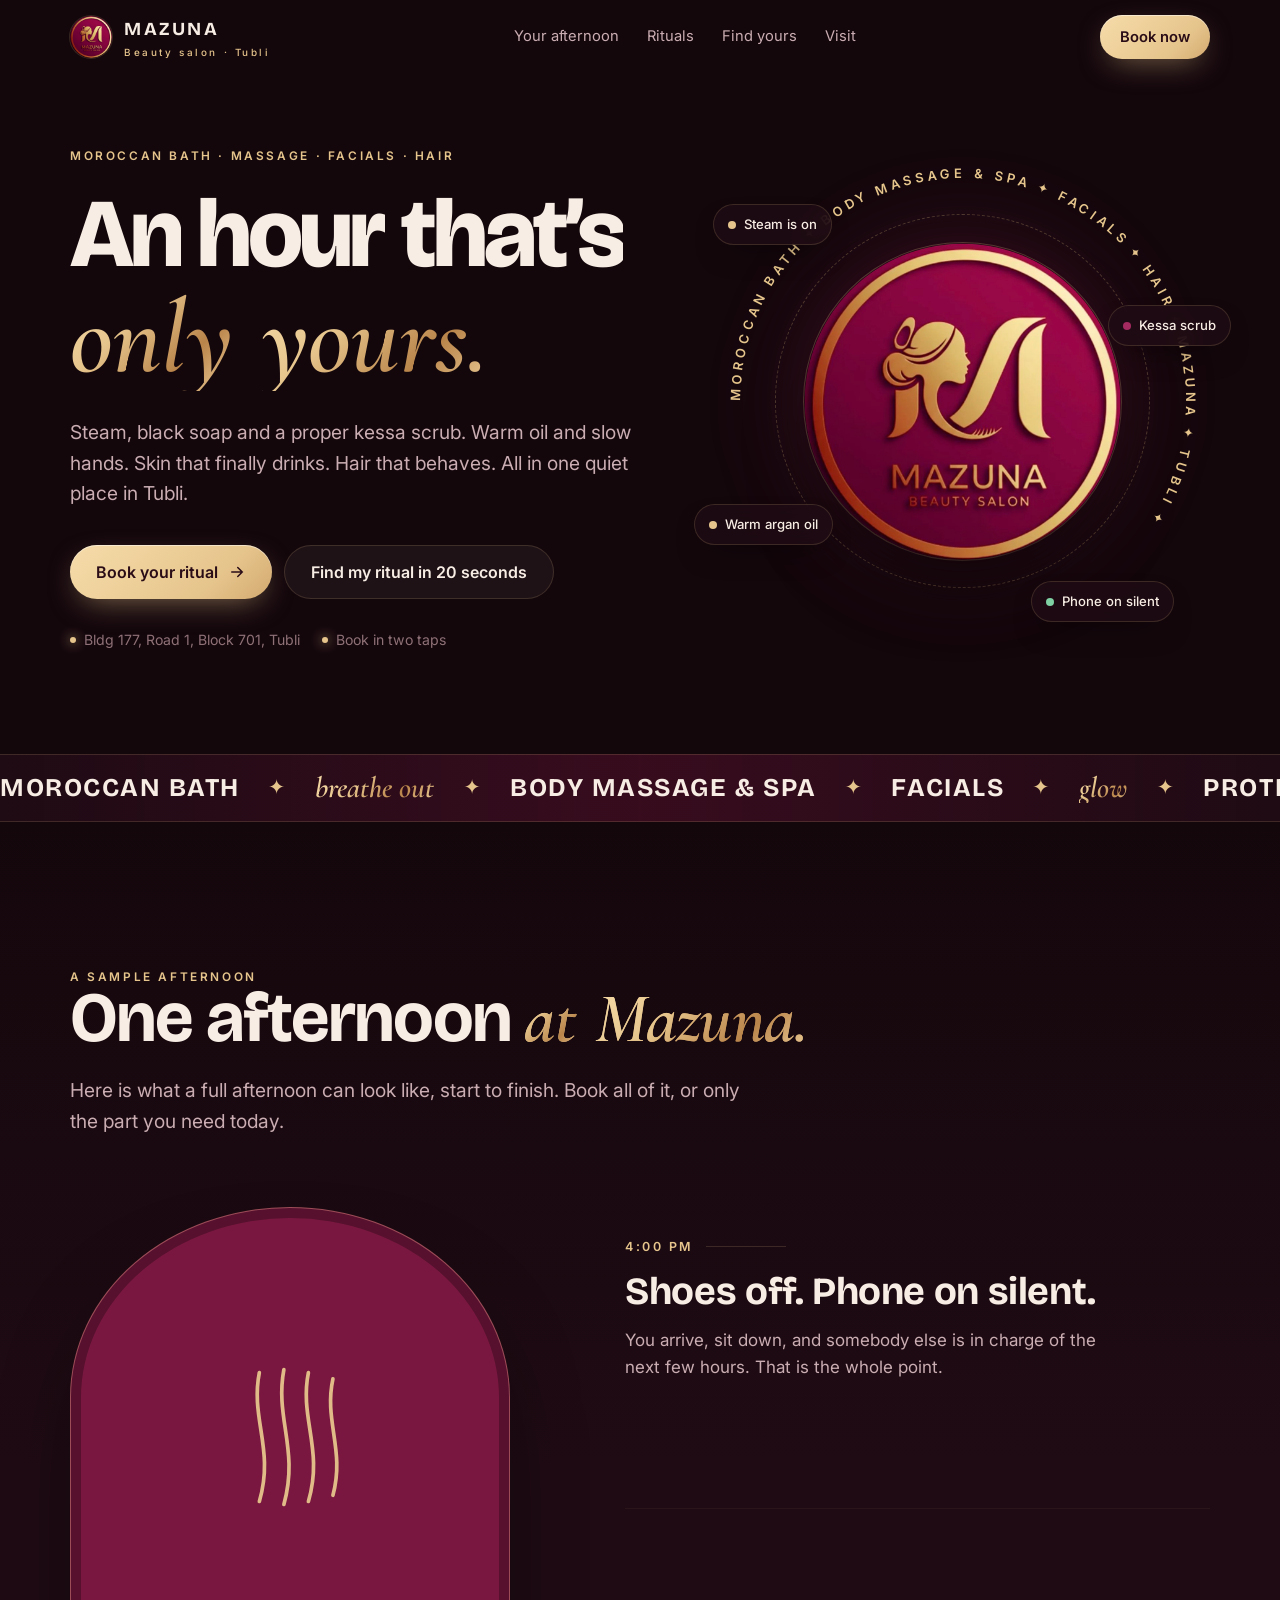
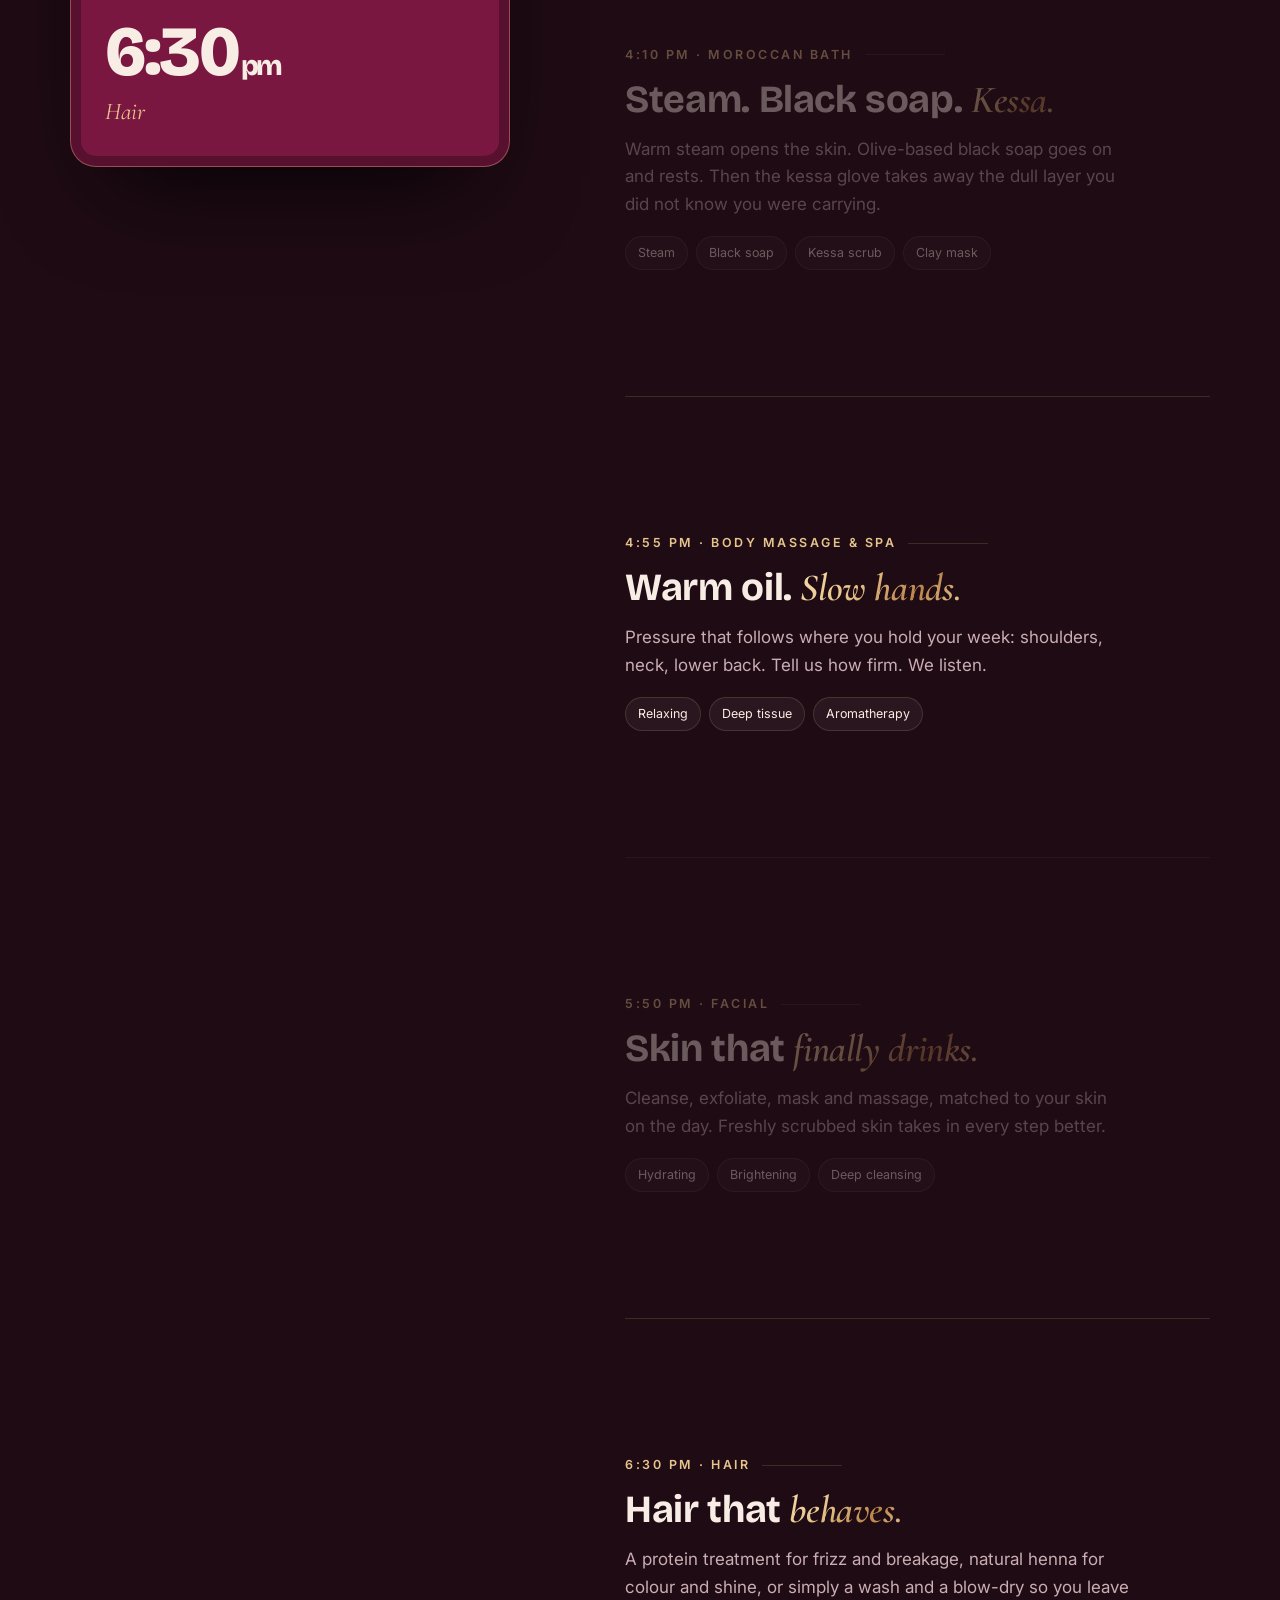
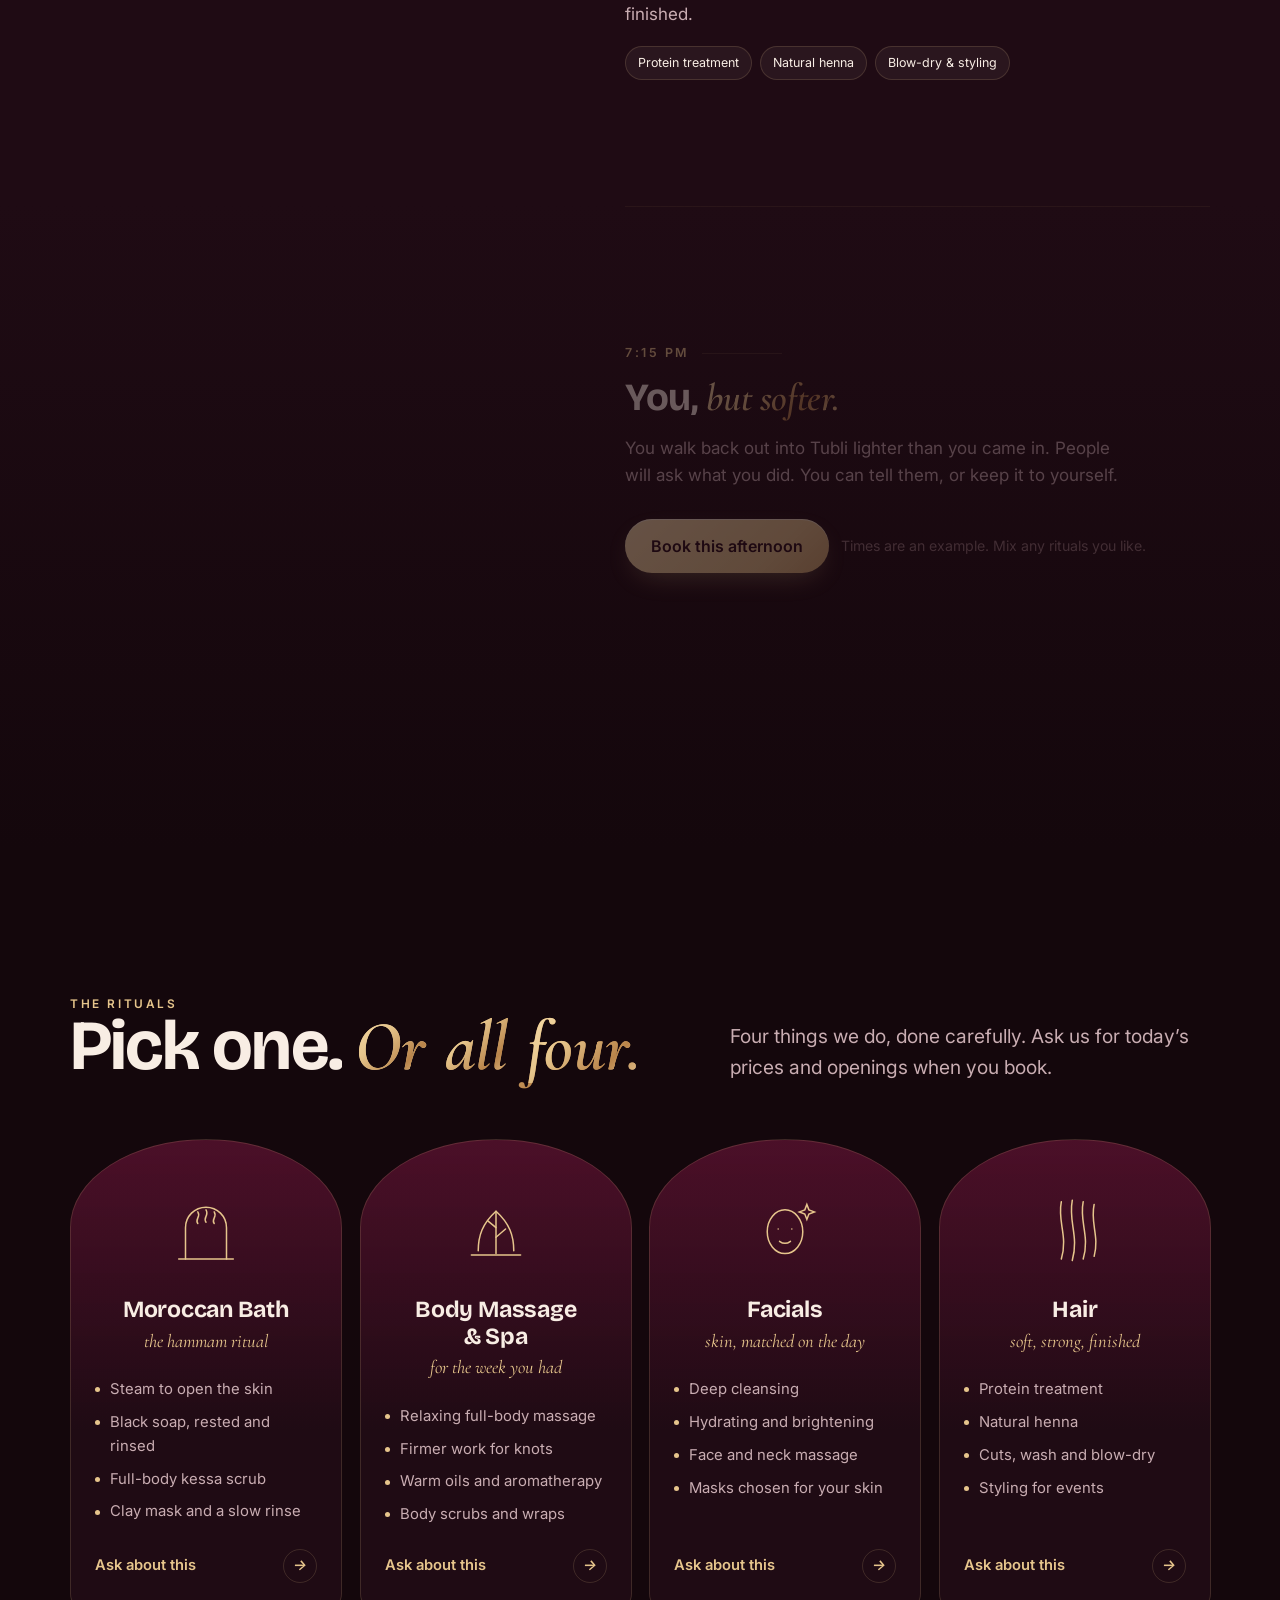
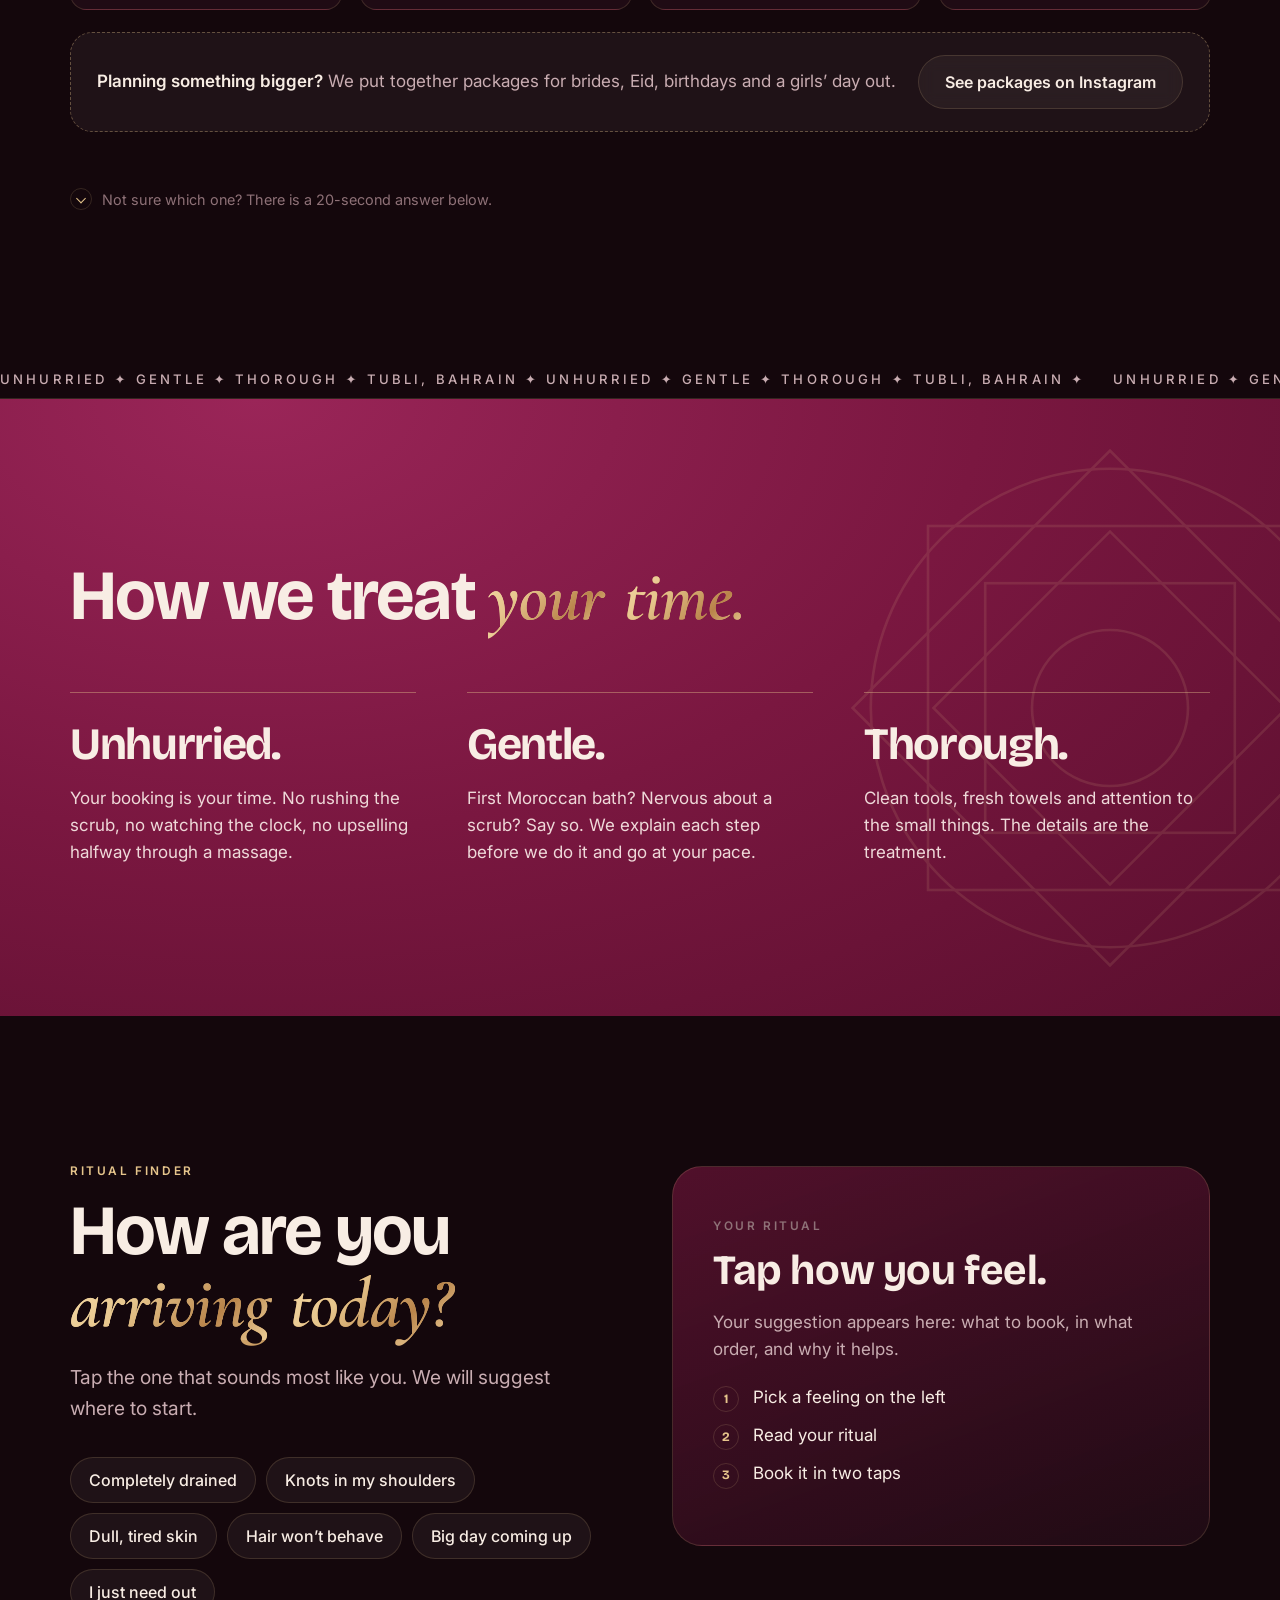
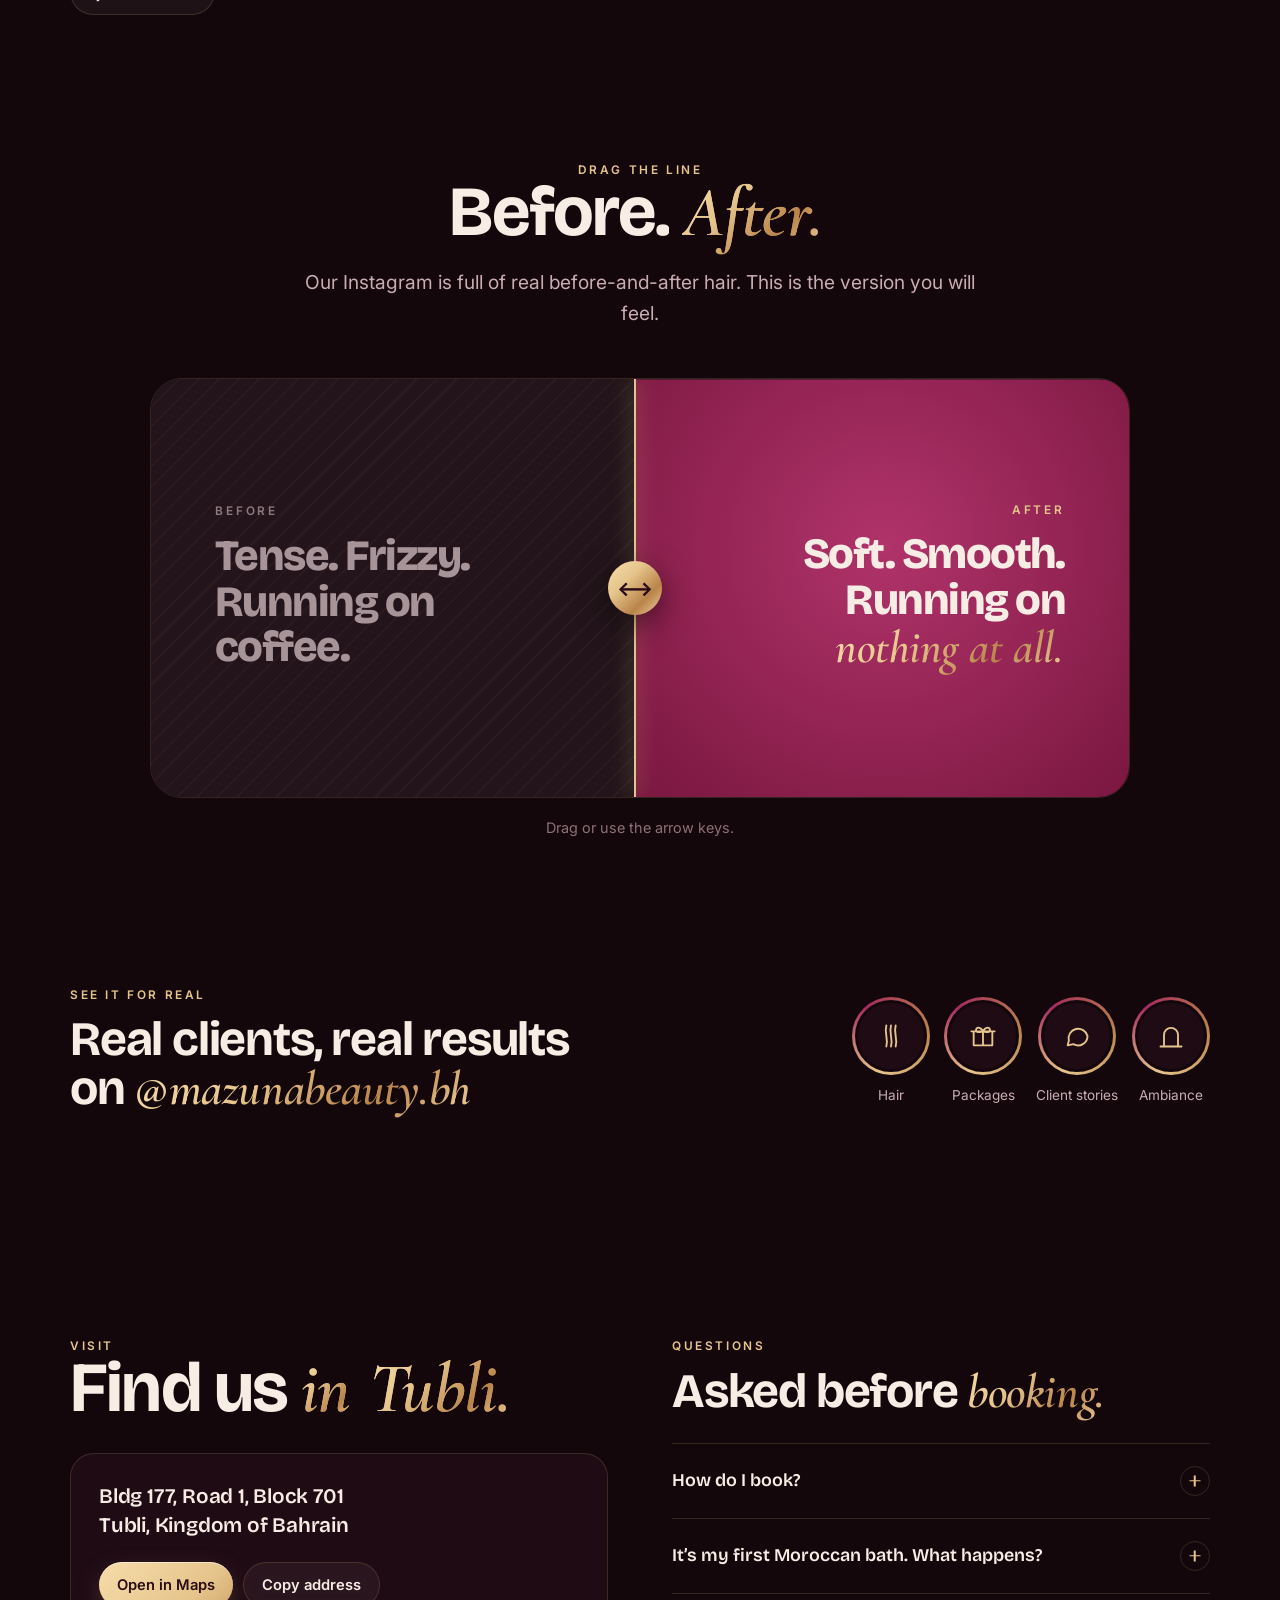
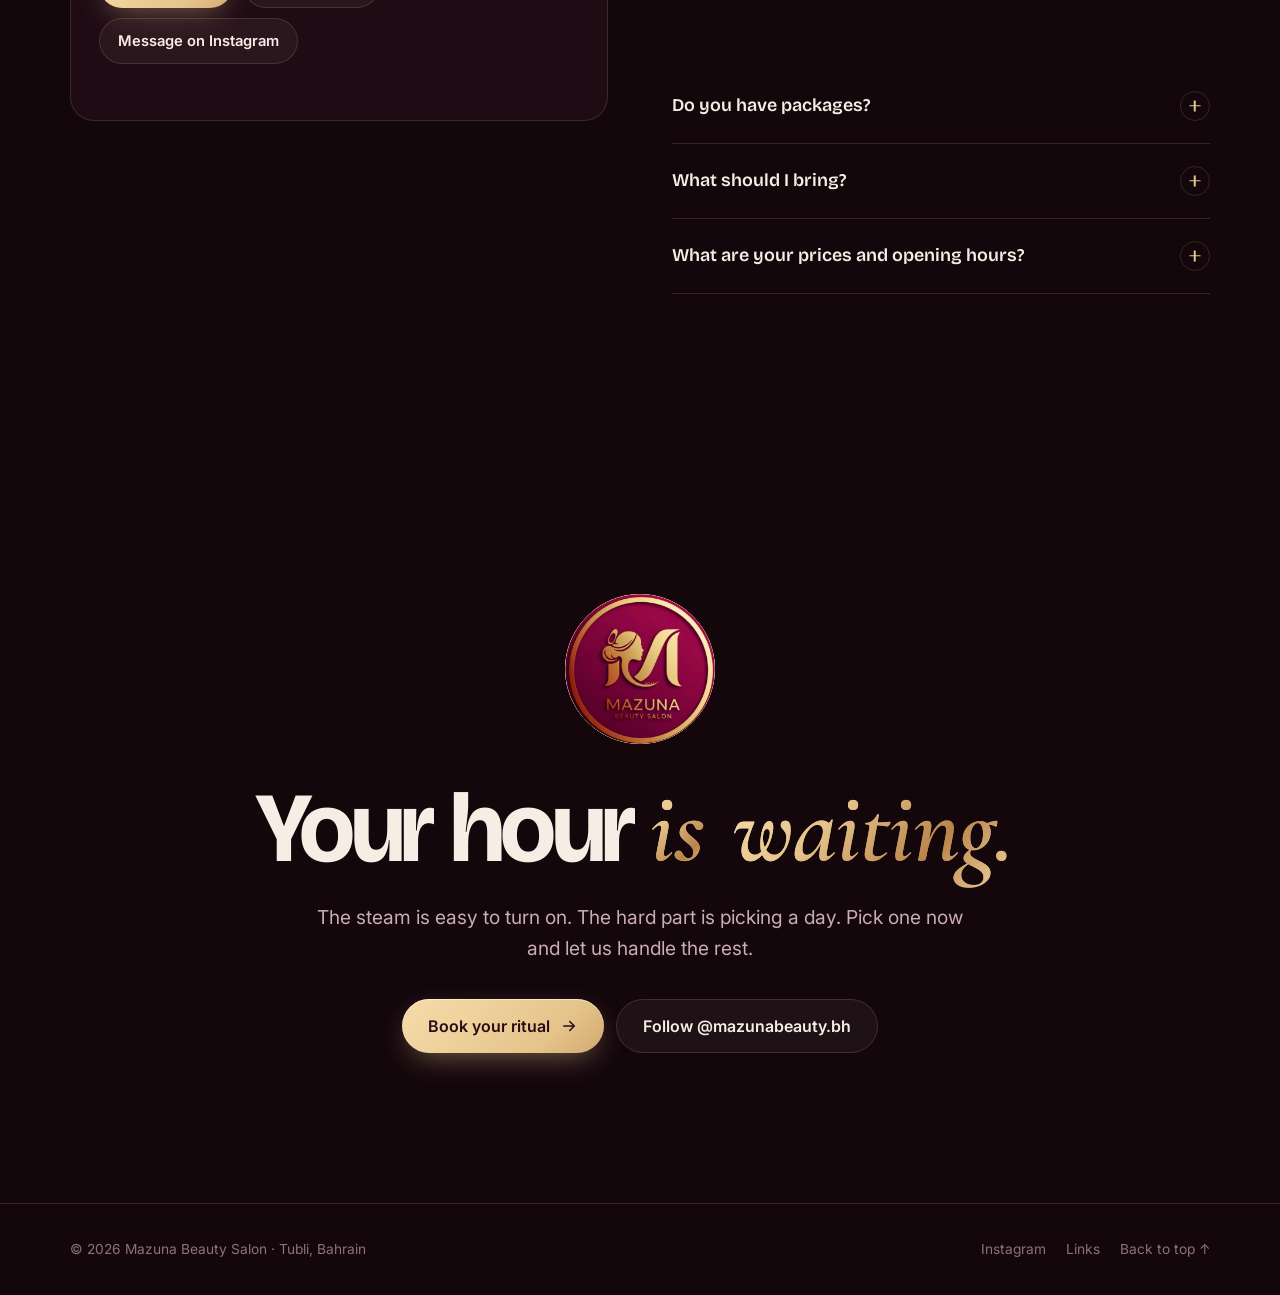
==== commit 8bb7bd59: "Remove the worries section and clip hero overflow Co-Authored-By: Claude Opus 5.5 <noreply@anthropic" ====
--- a/index.html
+++ b/index.html
@@ -35,7 +35,7 @@
   color-scheme:dark;
 }
 *{box-sizing:border-box}
-html{scroll-behavior:smooth;-webkit-text-size-adjust:100%}
+html{overflow-x:clip;scroll-behavior:smooth;-webkit-text-size-adjust:100%}
 body{margin:0;background:var(--bg);color:var(--ink);font:400 17px/1.6 var(--f-body);overflow-x:hidden;-webkit-font-smoothing:antialiased}
 body::before{content:"";position:fixed;inset:0 0 auto;height:env(safe-area-inset-top,0px);z-index:60;background:var(--bg)}
 a{color:inherit}
@@ -88,7 +88,7 @@
 @media (max-width:860px){.nav-links{display:none}}
 
 /* ---------- hero ---------- */
-.hero{padding-block:clamp(36px,6vw,80px) clamp(56px,8vw,110px)}
+.hero{overflow-x:clip;padding-block:clamp(36px,6vw,80px) clamp(56px,8vw,110px)}
 .hero .wrap{display:grid;grid-template-columns:1.08fr .92fr;align-items:center;gap:clamp(28px,5vw,72px)}
 .hero h1{font-size:clamp(3rem,7.6vw,6.4rem);font-weight:800;letter-spacing:-.04em;margin-top:22px}
 .hero h1 em{display:inline-block;font-size:1.08em;font-weight:600}
@@ -143,32 +143,8 @@
 .js [data-split] .w>span{animation:none;transform:translateY(105%);opacity:0;transition:transform .9s var(--soft),opacity .6s;transition-delay:calc(var(--i)*55ms)}
 .js [data-split].in .w>span{transform:none;opacity:1}
 
-/* ---------- worries ---------- */
-.worries .wrap{display:grid;grid-template-columns:.95fr 1.05fr;gap:clamp(30px,5vw,80px);align-items:center}
-.worries h2{margin-top:18px}
-.worries .lede{margin-top:22px}
-.tally{display:flex;align-items:baseline;gap:12px;margin-top:30px;font-family:var(--f-display)}
-.tally b{font-size:3.4rem;font-weight:800;line-height:1;font-variant-numeric:tabular-nums;color:var(--gold);display:inline-block}
-.tally b.bump{animation:bump .5s var(--spring)}
-@keyframes bump{30%{transform:scale(1.35) rotate(-6deg)}}
-.tally span{color:var(--muted);font-family:var(--f-body)}
-.worries .actions{display:flex;flex-wrap:wrap;gap:12px;margin-top:26px}
-.pile{position:relative;height:440px;border-radius:32px;background:radial-gradient(ellipse at 50% 40%,rgba(122,23,64,.4),transparent 70%),var(--bg-2);border:1px solid var(--line);overflow:hidden;touch-action:none}
-.pile::before{content:"drag · flick · let go";position:absolute;bottom:18px;left:0;right:0;text-align:center;font-size:.72rem;letter-spacing:.3em;text-transform:uppercase;color:var(--dim)}
-.worry{position:absolute;left:50%;top:46%;width:min(300px,78%);padding:18px 20px;border-radius:20px;background:linear-gradient(160deg,#2c1019,#1d0911);border:1px solid rgba(230,197,140,.22);box-shadow:0 20px 40px -18px rgba(0,0,0,.9);cursor:grab;user-select:none;-webkit-user-select:none;touch-action:none;transform:translate(-50%,-50%) translate(var(--x,0px),var(--y,0px)) rotate(var(--r,0deg));transition:transform .55s var(--spring)}
-.worry.drag{transition:none;cursor:grabbing;box-shadow:0 30px 60px -18px rgba(0,0,0,.95),0 0 0 1px var(--gold)}
-.worry.gone{transition:transform .55s cubic-bezier(.4,0,.9,.5),opacity .5s;opacity:0}
-.worry small{display:flex;align-items:center;gap:8px;font-size:.7rem;letter-spacing:.18em;text-transform:uppercase;color:var(--dim)}
-.worry small::before{content:"";width:7px;height:7px;border-radius:50%;background:var(--wine-hi);box-shadow:0 0 10px var(--wine-hi);animation:ping 1.6s ease-out infinite}
-@keyframes ping{50%{opacity:.35}}
-.worry p{font:600 1.15rem/1.3 var(--f-display);margin-top:8px}
-.calm{position:absolute;inset:0;display:grid;place-items:center;text-align:center;padding:30px;opacity:0;transform:scale(.9);transition:opacity .8s var(--ease),transform .9s var(--spring);pointer-events:none}
-.calm.show{opacity:1;transform:none;pointer-events:auto}
-.calm h3{font-size:clamp(1.6rem,3vw,2.2rem)}
-.calm p{color:var(--muted);margin:12px auto 22px;max-width:30ch}
 .petal{position:absolute;width:12px;height:8px;border-radius:70% 0 70% 0;background:linear-gradient(135deg,var(--wine-hi),var(--gold));pointer-events:none;animation:burst .9s cubic-bezier(.15,.7,.4,1) forwards;z-index:5}
 @keyframes burst{to{transform:translate(var(--bx),var(--by)) rotate(var(--br));opacity:0}}
-@media (max-width:860px){.worries .wrap{grid-template-columns:1fr}.pile{height:380px}}
 
 /* ---------- afternoon timeline ---------- */
 .afternoon{background:linear-gradient(180deg,var(--bg),var(--bg-2) 20%,var(--bg-2) 80%,var(--bg))}
@@ -415,32 +391,6 @@
   </div>
 </div>
 
-<!-- WORRIES -->
-<section class="band worries" aria-labelledby="w-h">
-  <div class="wrap">
-    <div>
-      <p class="eyebrow rv">Before you come in</p>
-      <h2 id="w-h" data-split>Go on. <em>Put it all down.</em></h2>
-      <p class="lede rv" style="--d:.1s">Everything on your mind is sitting in that pile. Drag each one off the table. Flick it hard and it is gone. We will take it from there.</p>
-      <div class="tally rv" style="--d:.15s" aria-live="polite"><b id="count">6</b><span id="countLabel">things still on your mind</span></div>
-      <div class="actions rv" style="--d:.2s">
-        <button class="btn btn-ghost" id="clearAll" type="button">Let it all go at once</button>
-        <a class="btn btn-gold mag" href="https://linktr.ee/mazunabeautybh" target="_blank" rel="noopener">Or just book the hour</a>
-      </div>
-    </div>
-    <div class="pile rv" id="pile" style="--d:.1s">
-      <div class="calm" id="calm">
-        <div>
-          <h3>Lighter <em>already.</em></h3>
-          <p>That took ten seconds. Now picture ninety minutes of it, with steam.</p>
-          <a class="btn btn-gold mag" href="https://linktr.ee/mazunabeautybh" target="_blank" rel="noopener">Claim your hour</a>
-        </div>
-      </div>
-    </div>
-  </div>
-  <div class="wrap"><p class="next-hint"><i></i>Next: what 4:00 pm at Mazuna feels like</p></div>
-</section>
-
 <!-- AFTERNOON -->
 <section class="band afternoon" id="afternoon" aria-labelledby="a-h">
   <div class="wrap">
@@ -818,79 +768,6 @@
     }
   }
 
-  /* worries pile */
-  const pile = $('#pile'), countEl = $('#count'), label = $('#countLabel'), calm = $('#calm');
-  const worries = [
-    ['Inbox', '214 unread emails'], ['Today', 'School pickup at 2:30'], ['Work', 'That Thursday deadline'],
-    ['Home', 'Dinner for eight on Friday'], ['Body', 'Shoulders up by your ears'], ['Phone', 'The family group chat, again']
-  ];
-  let left = worries.length;
-  const layout = [[-34, -96, -5], [30, -52, 4], [-22, -8, -2], [36, 34, 5], [-30, 78, -4], [10, 4, 1.5]];
-  worries.forEach(([k, t], i) => {
-    const c = document.createElement('div'); c.className = 'worry'; c.tabIndex = 0;
-    c.setAttribute('role', 'button'); c.setAttribute('aria-label', `${t}. Press Enter to let it go.`);
-    c.innerHTML = `<small>${k}</small><p>${t}</p>`;
-    const [x, y, r] = layout[i];
-    c.dataset.x = x; c.dataset.y = y; c.dataset.r = r;
-    c.style.setProperty('--x', x + 'px'); c.style.setProperty('--y', y + 'px'); c.style.setProperty('--r', r + 'deg');
-    c.style.zIndex = i + 1;
-    pile.appendChild(c); attachDrag(c);
-  });
-  let z = 20;
-  function updateCount() {
-    countEl.textContent = left;
-    countEl.classList.remove('bump'); void countEl.offsetWidth; countEl.classList.add('bump');
-    label.textContent = left === 1 ? 'thing still on your mind' : left === 0 ? 'things on your mind. Nice.' : 'things still on your mind';
-    if (left === 0) setTimeout(() => calm.classList.add('show'), 350);
-  }
-  function dismiss(c, vx = 1, vy = -.4) {
-    if (c.classList.contains('gone')) return;
-    const r = c.getBoundingClientRect(), pr = pile.getBoundingClientRect();
-    burst(pile, r.left - pr.left + r.width / 2, r.top - pr.top + r.height / 2);
-    const m = Math.hypot(vx, vy) || 1;
-    const x = parseFloat(c.dataset.x) + vx / m * 700, y = parseFloat(c.dataset.y) + vy / m * 700;
-    c.classList.remove('drag'); c.classList.add('gone');
-    c.style.setProperty('--x', x + 'px'); c.style.setProperty('--y', y + 'px');
-    c.style.setProperty('--r', (vx > 0 ? 40 : -40) + 'deg');
-    setTimeout(() => c.remove(), 600);
-    left--; updateCount();
-  }
-  function attachDrag(c) {
-    let sx, sy, ox, oy, lx, ly, lt, vx = 0, vy = 0, id = null;
-    c.addEventListener('pointerdown', e => {
-      if (c.classList.contains('gone')) return;
-      id = e.pointerId; c.setPointerCapture(id); c.classList.add('drag'); c.style.zIndex = ++z;
-      sx = e.clientX; sy = e.clientY; ox = parseFloat(c.dataset.x); oy = parseFloat(c.dataset.y);
-      lx = sx; ly = sy; lt = performance.now(); vx = vy = 0;
-    });
-    c.addEventListener('pointermove', e => {
-      if (e.pointerId !== id) return;
-      const now = performance.now(), dt = Math.max(1, now - lt);
-      vx = (e.clientX - lx) / dt; vy = (e.clientY - ly) / dt; lx = e.clientX; ly = e.clientY; lt = now;
-      const dx = e.clientX - sx, dy = e.clientY - sy;
-      c.style.setProperty('--x', ox + dx + 'px'); c.style.setProperty('--y', oy + dy + 'px');
-      c.style.setProperty('--r', (parseFloat(c.dataset.r) + dx * .06) + 'deg');
-    });
-    const end = e => {
-      if (e.pointerId !== id) return; id = null;
-      const dx = e.clientX - sx, dy = e.clientY - sy, speed = Math.hypot(vx, vy);
-      const pr = pile.getBoundingClientRect();
-      const out = Math.abs(dx) > pr.width * .32 || Math.abs(dy) > pr.height * .34 || speed > .7;
-      c.dataset.x = ox + dx; c.dataset.y = oy + dy;
-      if (out) dismiss(c, speed > .7 ? vx : dx, speed > .7 ? vy : dy);
-      else {
-        c.classList.remove('drag');
-        c.dataset.x = ox; c.dataset.y = oy;
-        c.style.setProperty('--x', ox + 'px'); c.style.setProperty('--y', oy + 'px'); c.style.setProperty('--r', c.dataset.r + 'deg');
-      }
-    };
-    c.addEventListener('pointerup', end); c.addEventListener('pointercancel', end);
-    c.addEventListener('keydown', e => { if (e.key === 'Enter' || e.key === ' ') { e.preventDefault(); dismiss(c, Math.random() > .5 ? 1 : -1, -.3); } });
-  }
-  $('#clearAll').addEventListener('click', () => {
-    $$('.worry:not(.gone)', pile).forEach((c, i) => setTimeout(() => dismiss(c, i % 2 ? 1 : -1, -.5 + Math.random() * .4), i * 120));
-  });
-
   /* afternoon timeline */
   const scenes = $$('#arch .scene'), steps = $$('.step');
   if ('IntersectionObserver' in window) {
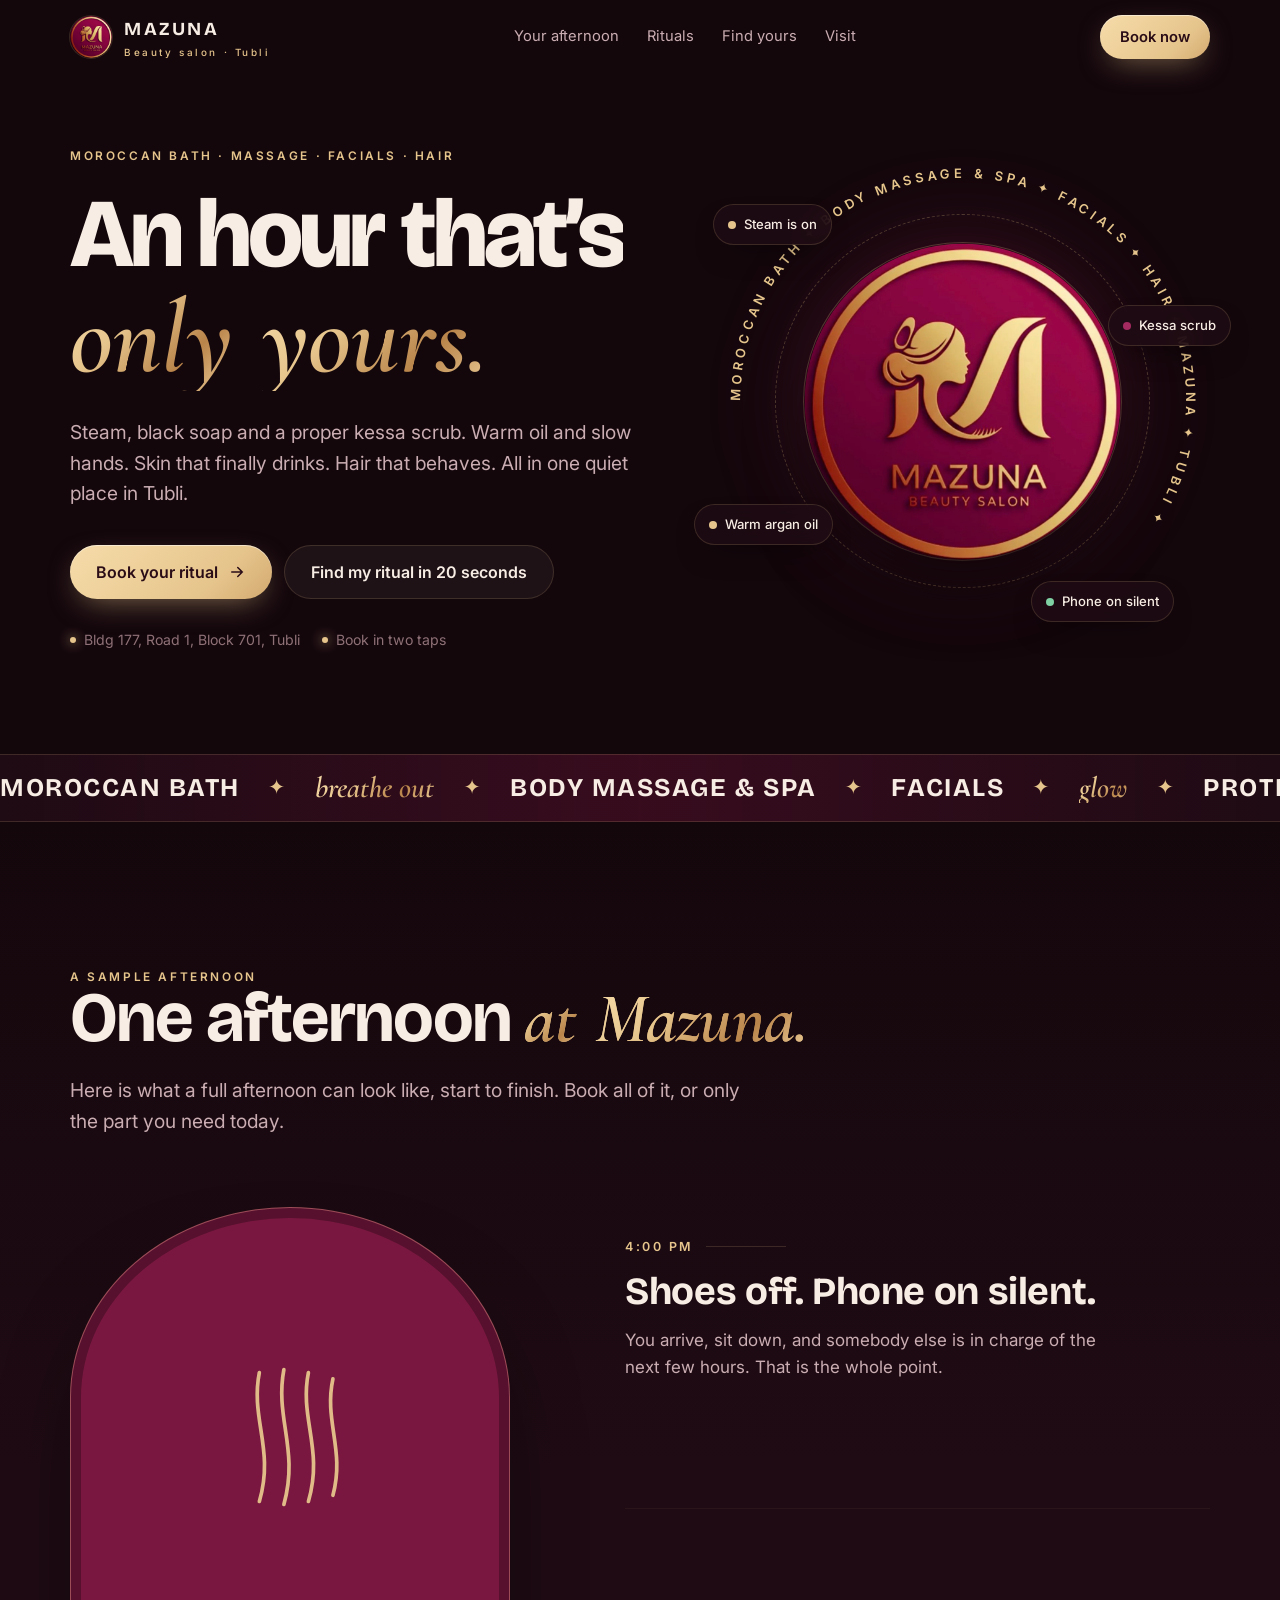
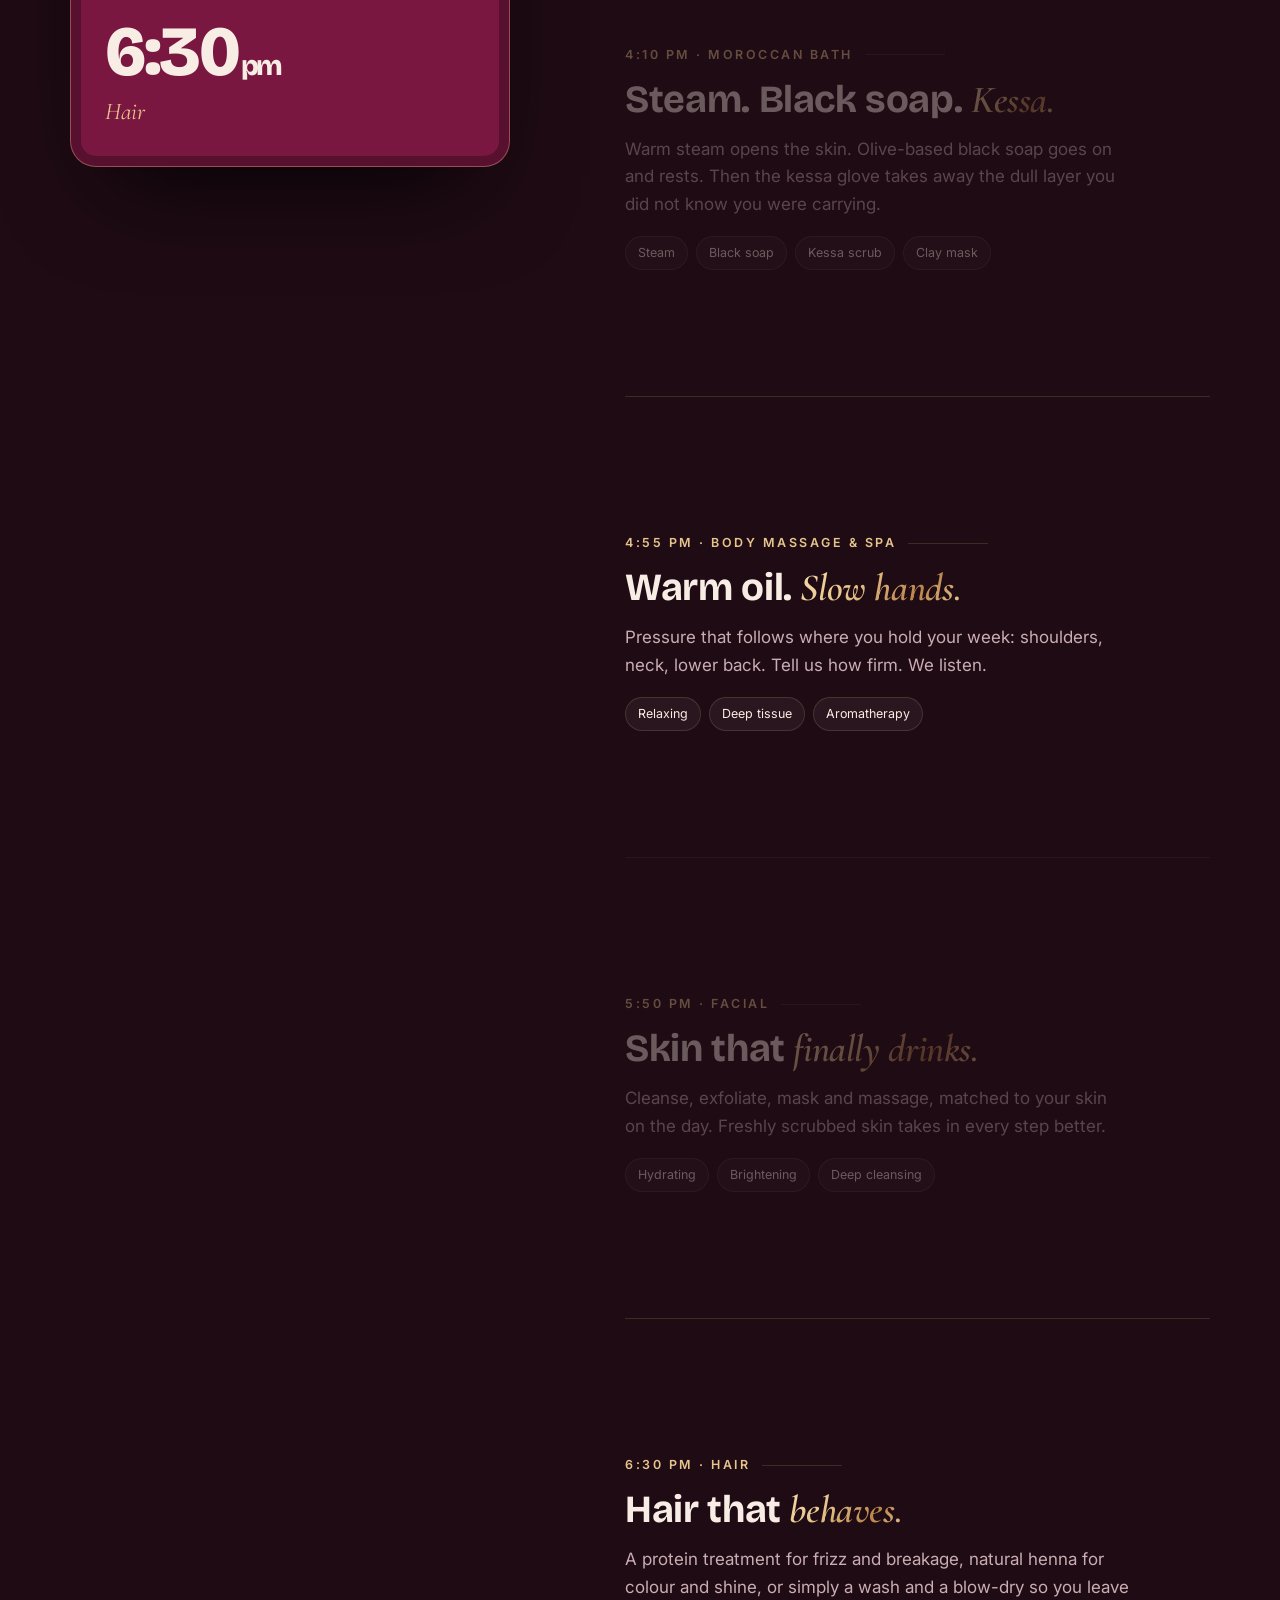
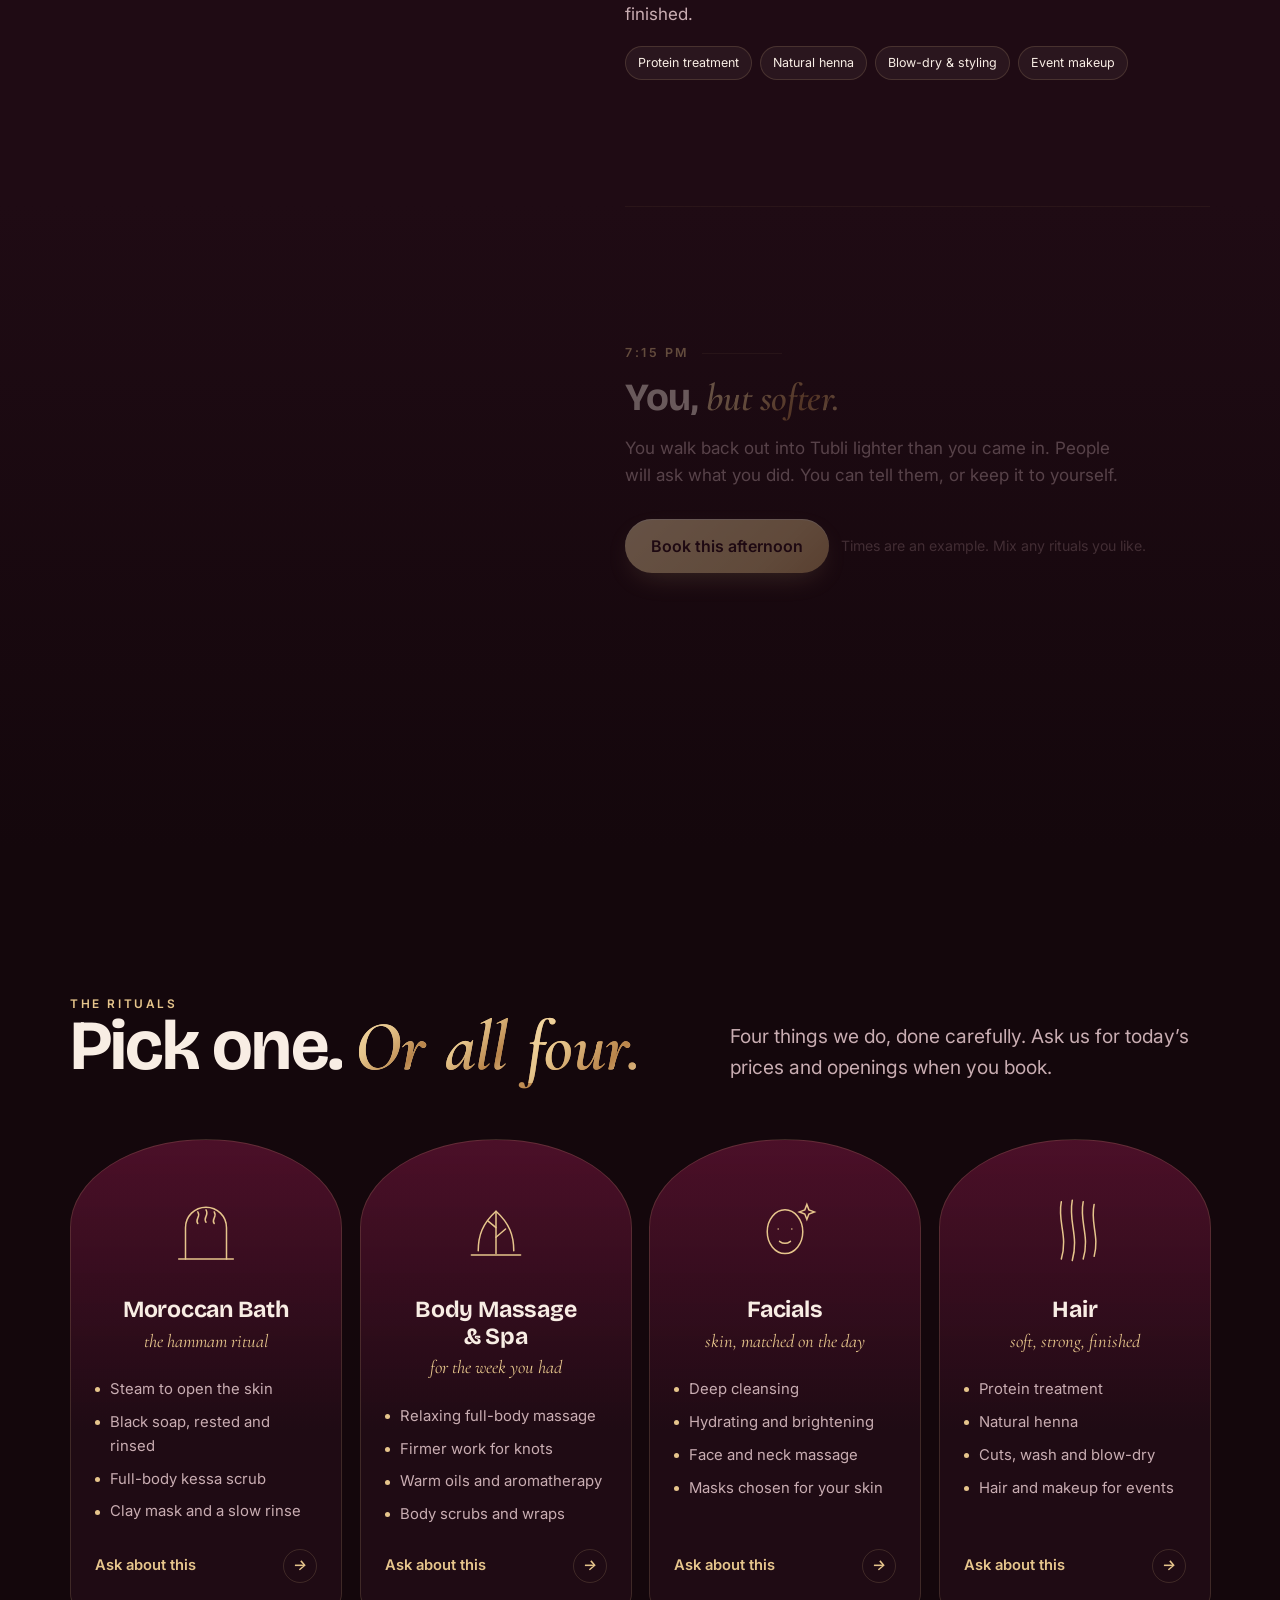
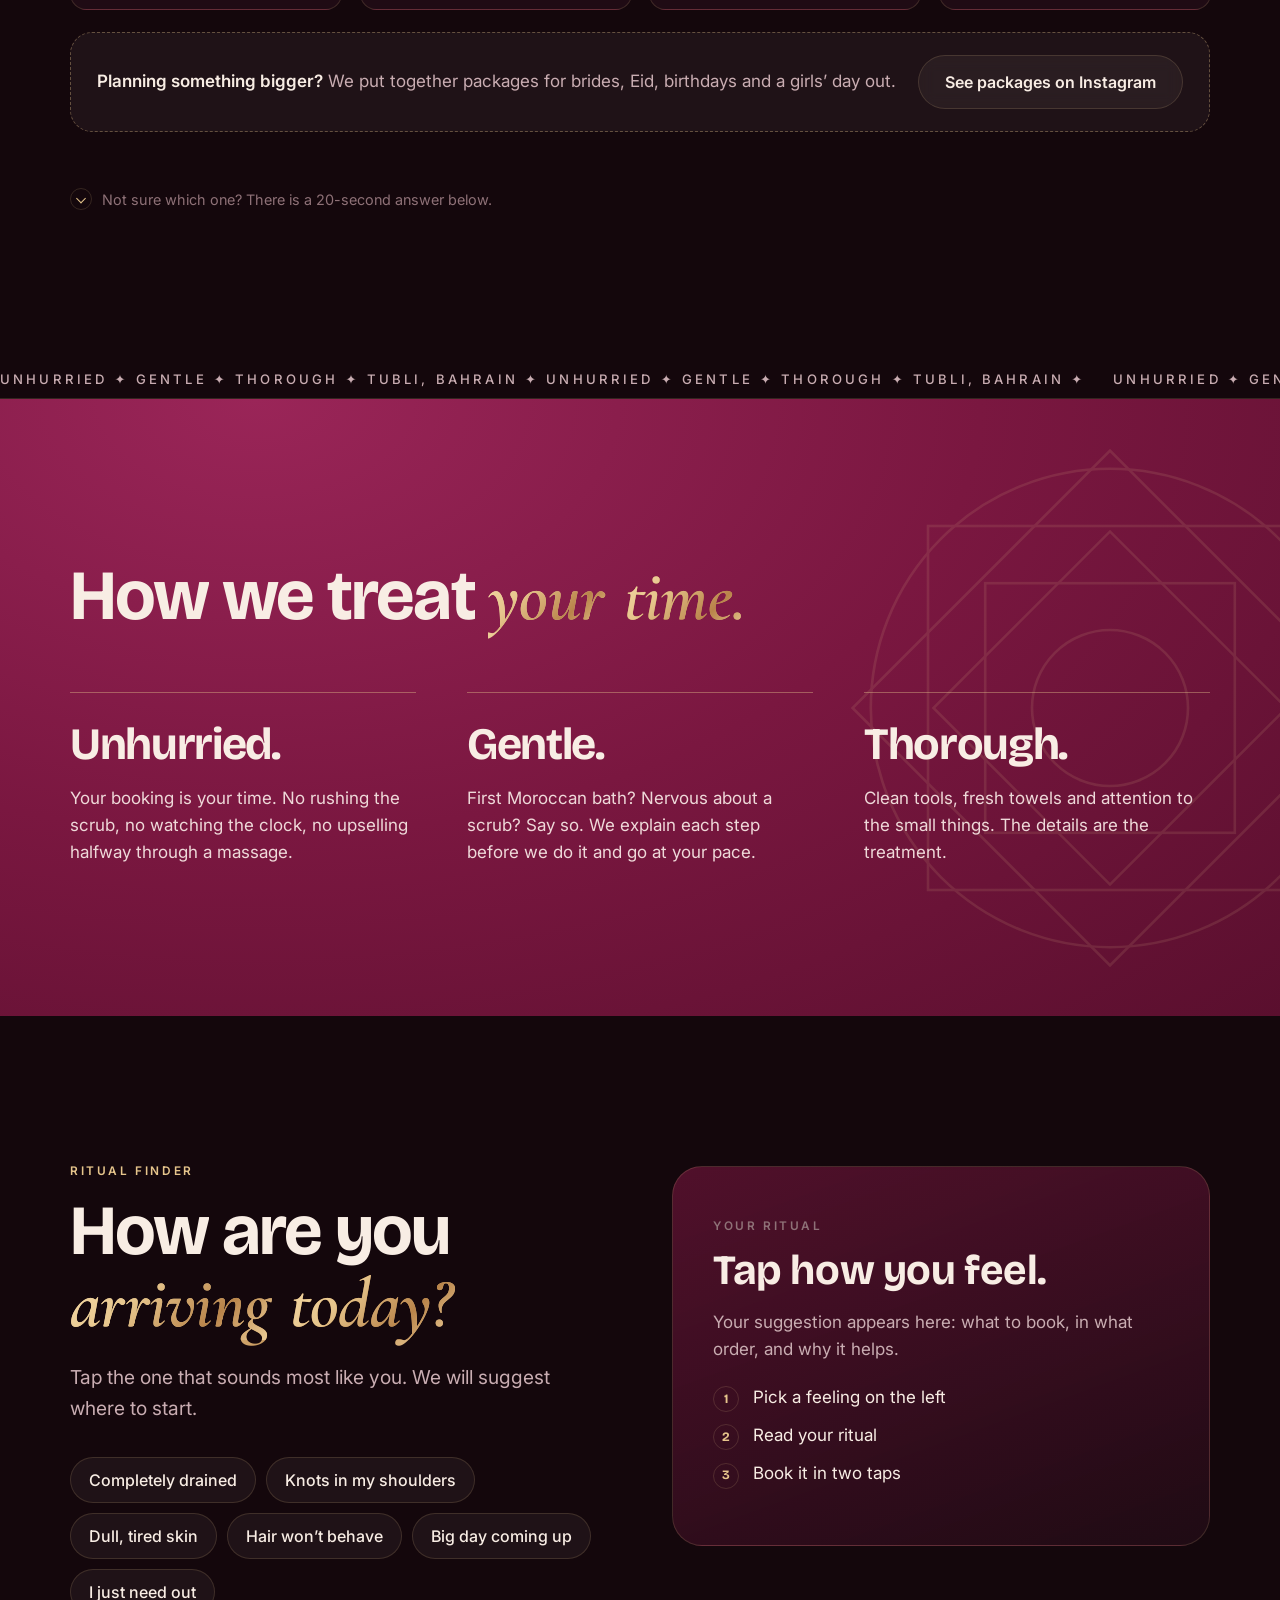
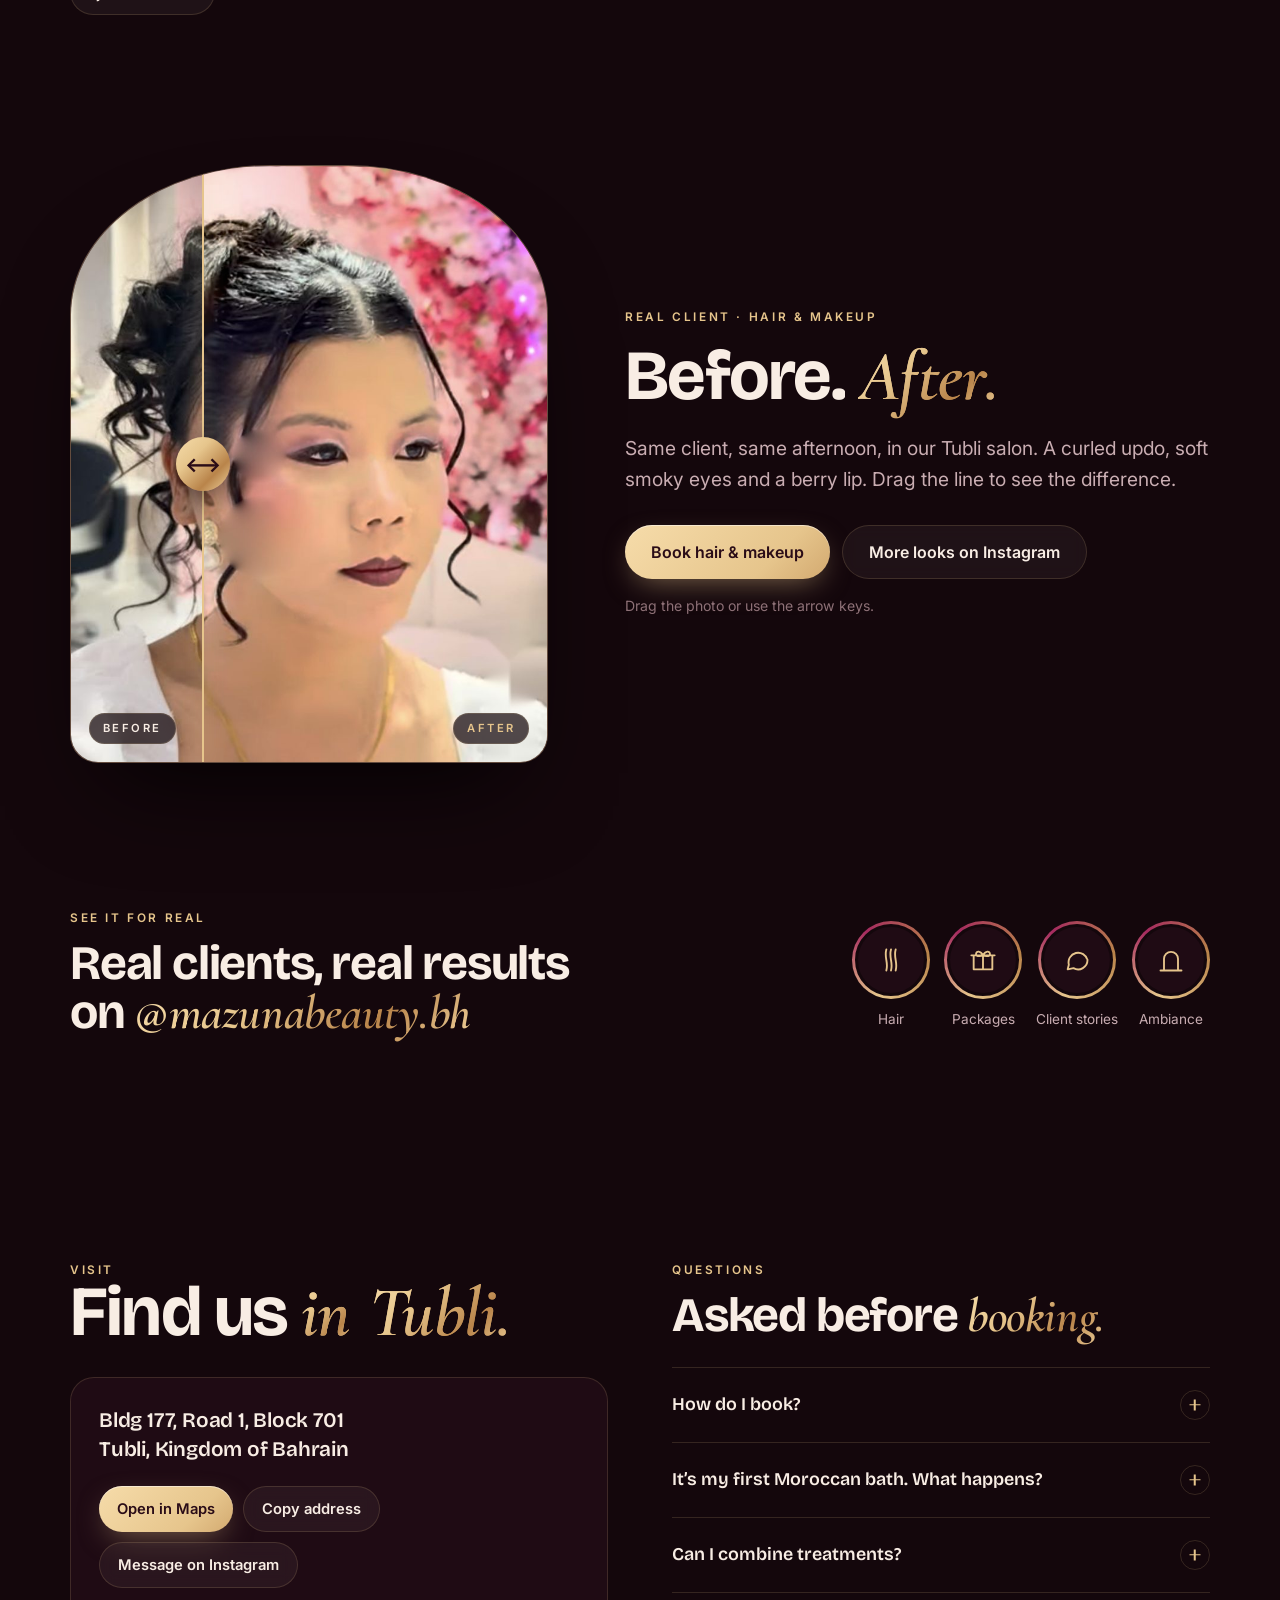
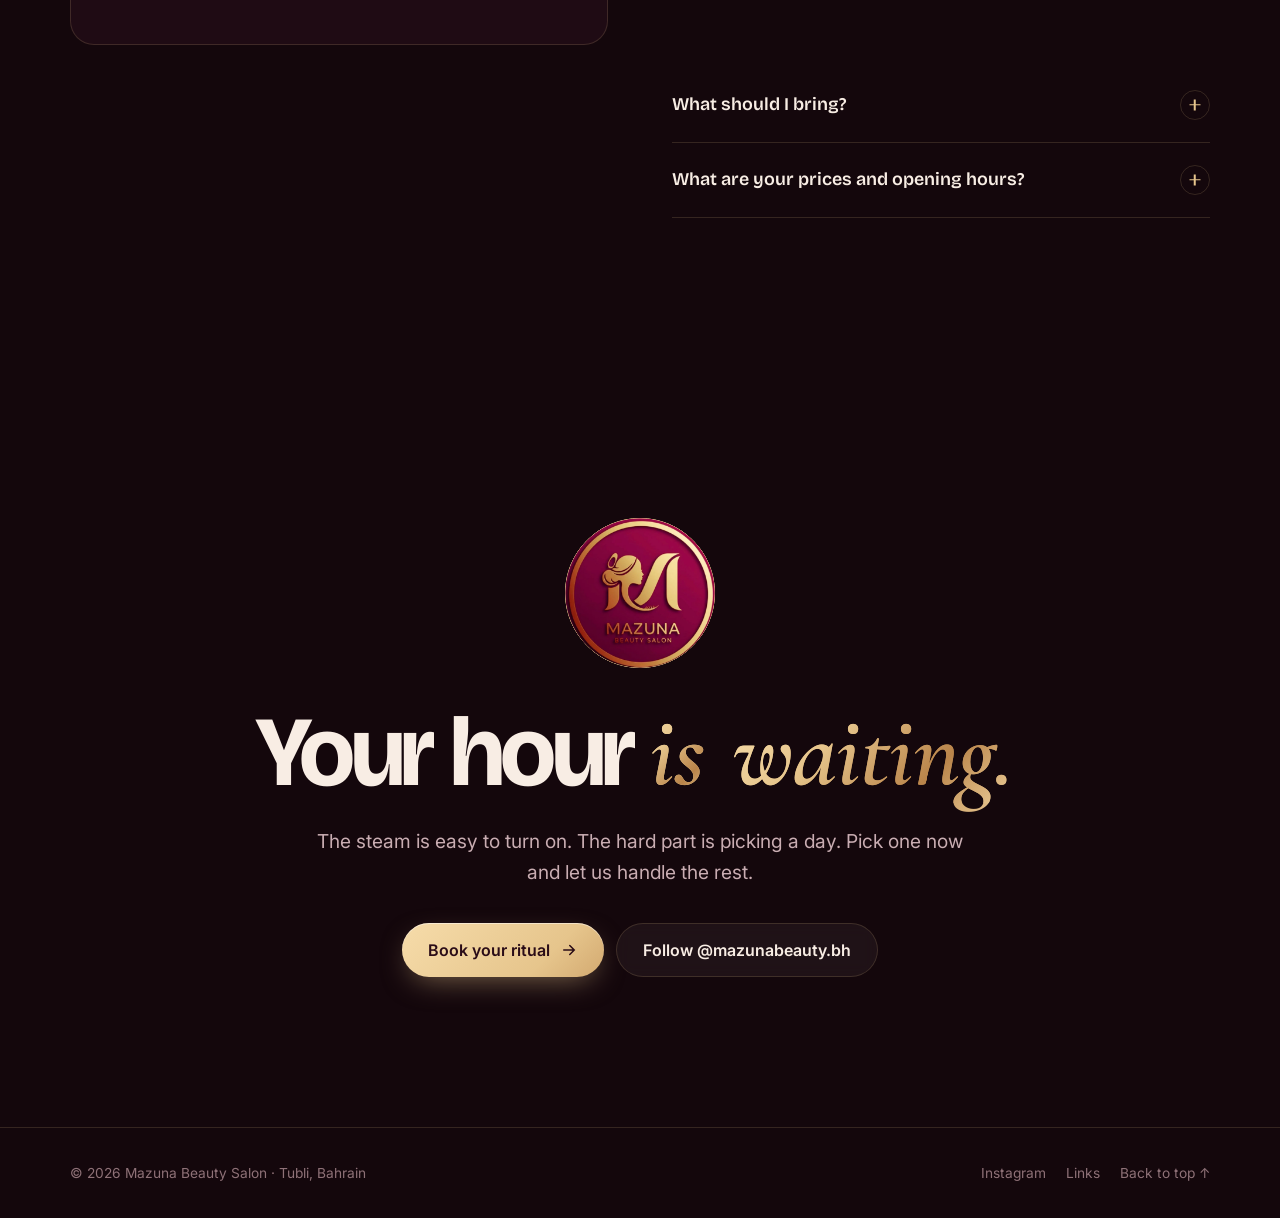
==== commit b5f27502: "Use real client photos in the before/after slider Co-Authored-By: Claude Opus 5.5 <noreply@anthropic" ====
--- a/index.html
+++ b/index.html
@@ -245,24 +245,22 @@
 @media (max-width:860px){.finder .wrap{grid-template-columns:1fr}}
 
 /* ---------- before/after ---------- */
-.ba header{text-align:center;max-width:720px;margin:0 auto}
-.ba header .lede{margin:18px auto 0}
-.slider{position:relative;margin:50px auto 0;max-width:980px;height:clamp(300px,42vw,420px);border-radius:32px;overflow:hidden;border:1px solid var(--line);--p:50%;user-select:none;-webkit-user-select:none}
-.side{position:absolute;inset:0;display:flex;flex-direction:column;justify-content:center;padding:clamp(24px,6vw,64px)}
-.side small{font:600 .74rem/1 var(--f-body);letter-spacing:.24em;text-transform:uppercase}
-.side p{font:800 clamp(1.35rem,3.4vw,2.7rem)/1.06 var(--f-display);letter-spacing:-.035em;margin-top:16px;max-width:40%}
-.side small{max-width:40%}
-.before{background:repeating-linear-gradient(-45deg,#2a1a1e 0 2px,#22141a 2px 14px);color:#a79499}
-.before small{color:#8d7a7f}
-.after{background:radial-gradient(circle at 75% 40%,#b0336a,var(--wine) 45%,#4d0c27);align-items:flex-end;text-align:right;clip-path:inset(0 0 0 var(--p))}
-.after small{color:var(--gold)}
-.after p{color:var(--ink)}
-.after p em{font-size:1.06em}
-.handle{position:absolute;top:0;bottom:0;left:var(--p);width:2px;background:var(--gold);transform:translateX(-1px);pointer-events:none;box-shadow:0 0 20px var(--gold)}
+.ba .wrap{display:grid;grid-template-columns:minmax(0,.9fr) minmax(0,1.1fr);gap:clamp(30px,6vw,90px);align-items:center}
+.ba h2{margin-top:18px}
+.ba .lede{margin-top:20px}
+.ba .hero-cta{margin-top:30px}
+.slider{position:relative;width:100%;max-width:480px;aspect-ratio:4/5;border-radius:200px 200px 28px 28px / 150px 150px 28px 28px;overflow:hidden;border:1px solid rgba(230,197,140,.35);box-shadow:0 50px 100px -40px rgba(0,0,0,.9);--p:50%;user-select:none;-webkit-user-select:none;justify-self:center;background:var(--bg-2)}
+.slider .ph{position:absolute;inset:0;width:100%;height:100%;object-fit:cover;pointer-events:none}
+.slider .ph.after{clip-path:inset(0 0 0 var(--p))}
+.lbl{position:absolute;bottom:18px;z-index:2;font:600 .7rem/1 var(--f-body);letter-spacing:.22em;text-transform:uppercase;padding:9px 13px;border-radius:999px;background:rgba(20,7,12,.72);backdrop-filter:blur(8px);border:1px solid var(--line);pointer-events:none}
+.lbl.l{left:18px;color:var(--ink)}
+.lbl.r{right:18px;color:var(--gold)}
+.handle{position:absolute;top:0;bottom:0;left:var(--p);width:2px;background:var(--gold);transform:translateX(-1px);pointer-events:none;box-shadow:0 0 20px var(--gold);z-index:2}
 .handle::after{content:"⟷";position:absolute;top:50%;left:50%;width:54px;height:54px;transform:translate(-50%,-50%);border-radius:50%;background:var(--gold-grad);color:#2a0c17;display:grid;place-items:center;font-size:1.3rem;font-weight:700;box-shadow:0 10px 30px rgba(0,0,0,.5)}
-.slider input{position:absolute;inset:0;width:100%;height:100%;opacity:0;cursor:ew-resize;margin:0}
-.slider input:focus-visible+.handle::after{outline:2px solid var(--ink);outline-offset:3px}
-.ba .caption{text-align:center;color:var(--dim);font-size:.9rem;margin-top:18px}
+.slider input{position:absolute;inset:0;width:100%;height:100%;opacity:0;cursor:ew-resize;margin:0;z-index:3}
+.slider input:focus-visible~.handle::after{outline:2px solid var(--ink);outline-offset:3px}
+.ba .caption{color:var(--dim);font-size:.88rem;margin-top:16px}
+@media (max-width:860px){.ba .wrap{grid-template-columns:1fr}.slider{max-width:420px}}
 
 /* ---------- instagram proof ---------- */
 .proof .wrap{display:grid;grid-template-columns:1fr auto;gap:30px;align-items:center}
@@ -458,7 +456,7 @@
           <p class="t">6:30 pm · Hair</p>
           <h3>Hair that <em>behaves.</em></h3>
           <p>A protein treatment for frizz and breakage, natural henna for colour and shine, or simply a wash and a blow-dry so you leave finished.</p>
-          <div class="tags"><span class="tag">Protein treatment</span><span class="tag">Natural henna</span><span class="tag">Blow-dry &amp; styling</span></div>
+          <div class="tags"><span class="tag">Protein treatment</span><span class="tag">Natural henna</span><span class="tag">Blow-dry &amp; styling</span><span class="tag">Event makeup</span></div>
         </article>
         <article class="step" data-step="5">
           <p class="t">7:15 pm</p>
@@ -507,7 +505,7 @@
       <a class="card rv tilt" href="https://linktr.ee/mazunabeautybh" target="_blank" rel="noopener" style="--d:.24s">
         <svg class="ic" viewBox="0 0 120 120" fill="none" stroke="currentColor" stroke-width="2.2" stroke-linecap="round"><path d="M40 20c-6 30 10 50 0 84"/><path d="M56 18c-6 32 10 52 0 88"/><path d="M72 20c-6 30 10 50 0 84"/><path d="M88 24c-6 28 8 46 0 76"/></svg>
         <h3>Hair</h3><p class="sub">soft, strong, finished</p>
-        <ul><li>Protein treatment</li><li>Natural henna</li><li>Cuts, wash and blow-dry</li><li>Styling for events</li></ul>
+        <ul><li>Protein treatment</li><li>Natural henna</li><li>Cuts, wash and blow-dry</li><li>Hair and makeup for events</li></ul>
         <span class="go">Ask about this <i>→</i></span>
       </a>
     </div>
@@ -577,18 +575,23 @@
 <!-- BEFORE / AFTER -->
 <section class="band ba" aria-labelledby="b-h" style="padding-top:0">
   <div class="wrap">
-    <header>
-      <p class="eyebrow rv">Drag the line</p>
-      <h2 id="b-h" data-split>Before. <em>After.</em></h2>
-      <p class="lede rv" style="--d:.1s">Our Instagram is full of real before-and-after hair. This is the version you will feel.</p>
-    </header>
     <div class="slider rv" id="slider">
-      <div class="side before"><small>Before</small><p>Tense. Frizzy. Running on coffee.</p></div>
-      <div class="side after"><small>After</small><p>Soft. Smooth. Running on <em>nothing at all.</em></p></div>
+      <img class="ph before" src="assets/before.jpg" alt="Mazuna client before: bare skin, hair pinned in curls" width="800" height="1000" loading="lazy">
+      <img class="ph after" src="assets/after.jpg" alt="The same client after: curled updo, soft smoky eyes and a berry lip" width="800" height="1000" loading="lazy">
+      <span class="lbl l">Before</span><span class="lbl r">After</span>
       <input type="range" id="baRange" min="0" max="100" value="50" aria-label="Compare before and after">
       <div class="handle"></div>
     </div>
-    <p class="caption">Drag or use the arrow keys.</p>
+    <div>
+      <p class="eyebrow rv">Real client · Hair &amp; makeup</p>
+      <h2 id="b-h" data-split>Before. <em>After.</em></h2>
+      <p class="lede rv" style="--d:.1s">Same client, same afternoon, in our Tubli salon. A curled updo, soft smoky eyes and a berry lip. Drag the line to see the difference.</p>
+      <div class="hero-cta rv" style="--d:.15s">
+        <a class="btn btn-gold mag" href="https://linktr.ee/mazunabeautybh" target="_blank" rel="noopener">Book hair &amp; makeup</a>
+        <a class="btn btn-ghost mag" href="https://www.instagram.com/mazunabeauty.bh/" target="_blank" rel="noopener">More looks on Instagram</a>
+      </div>
+      <p class="caption rv" style="--d:.2s">Drag the photo or use the arrow keys.</p>
+    </div>
   </div>
 </section>
 
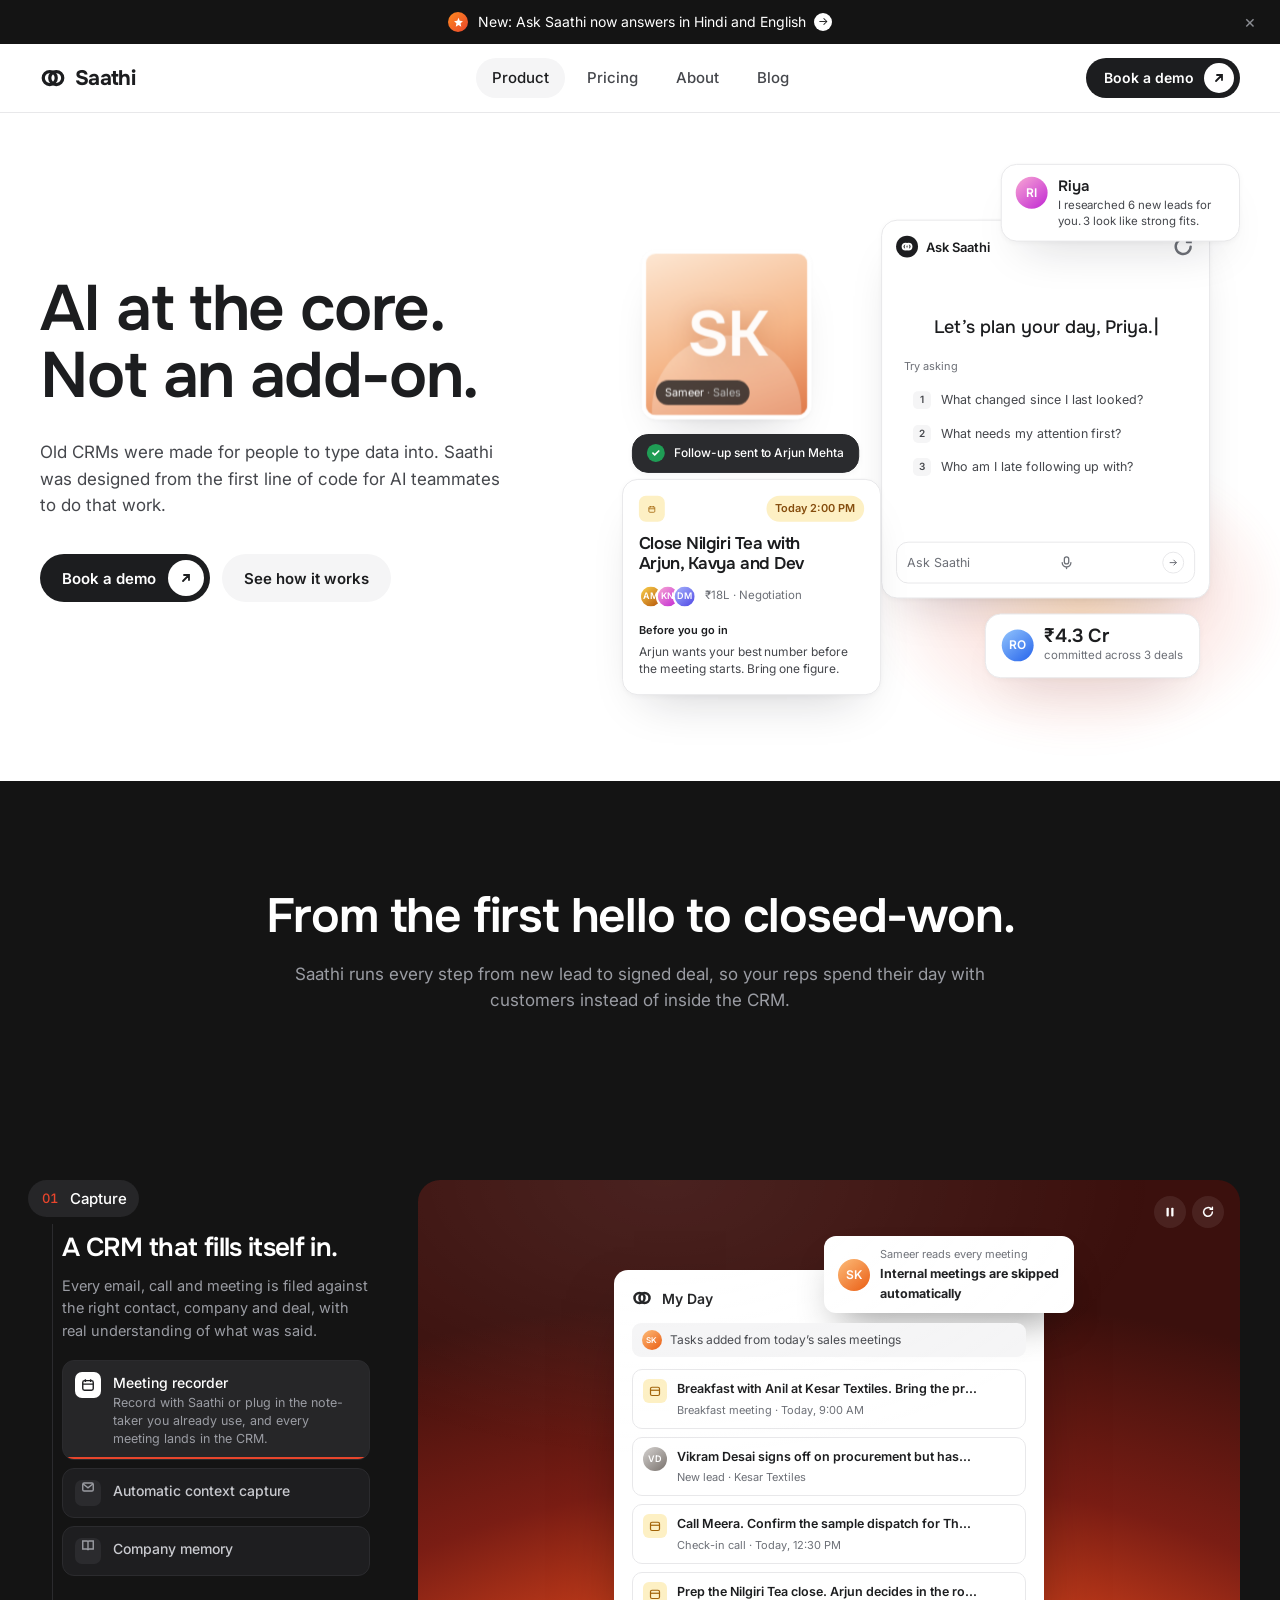
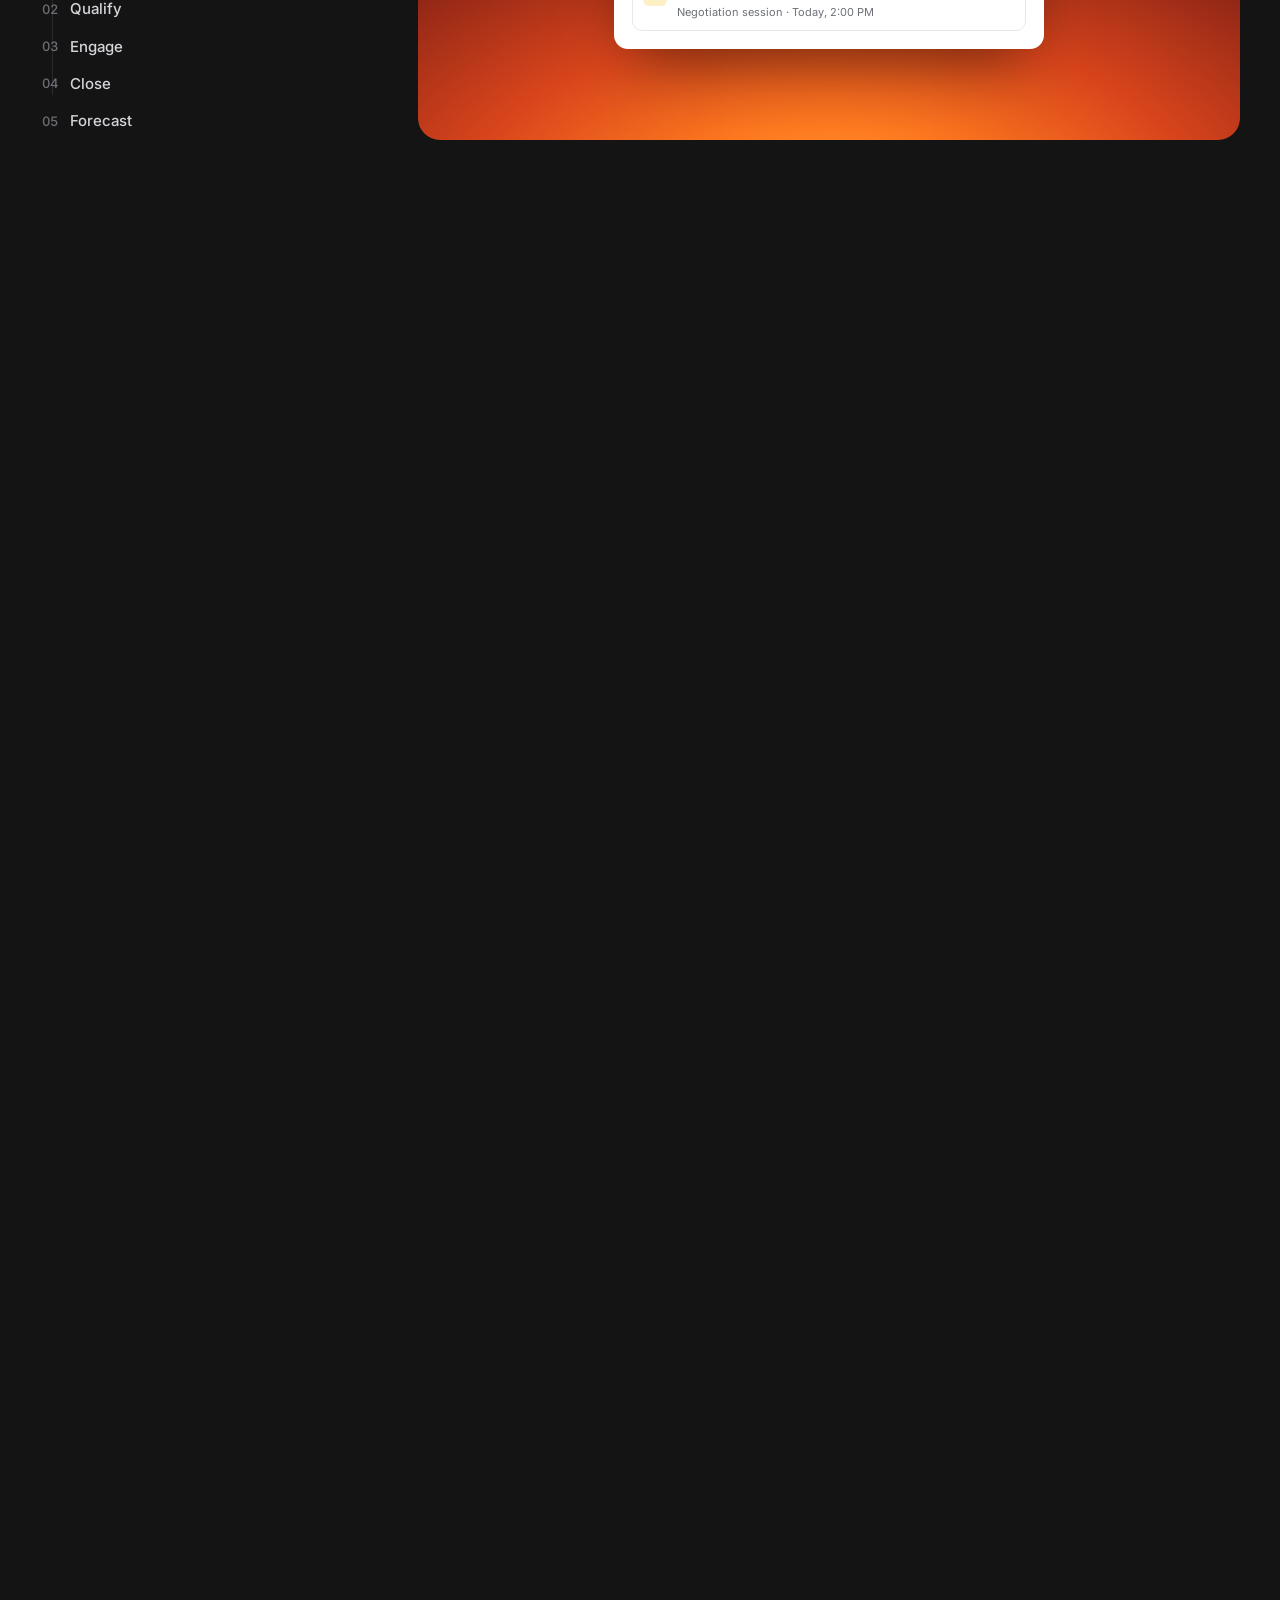
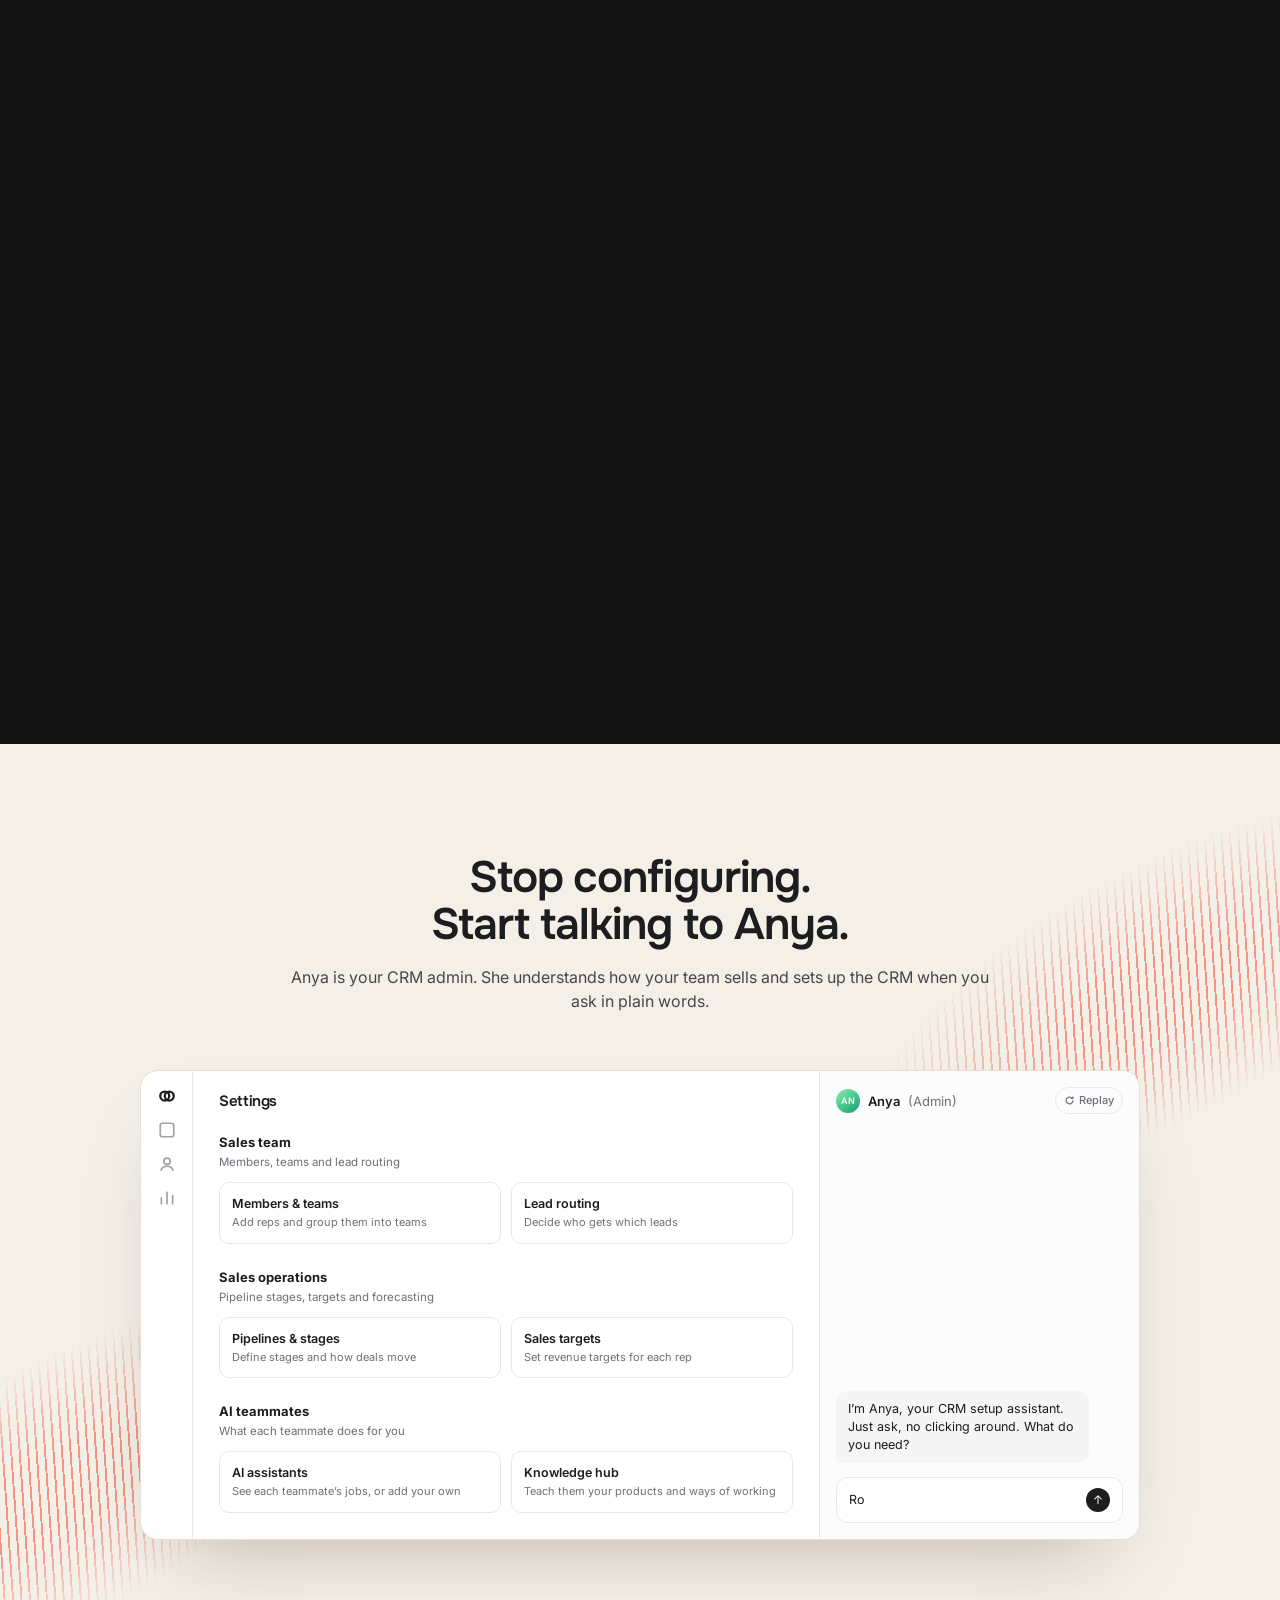
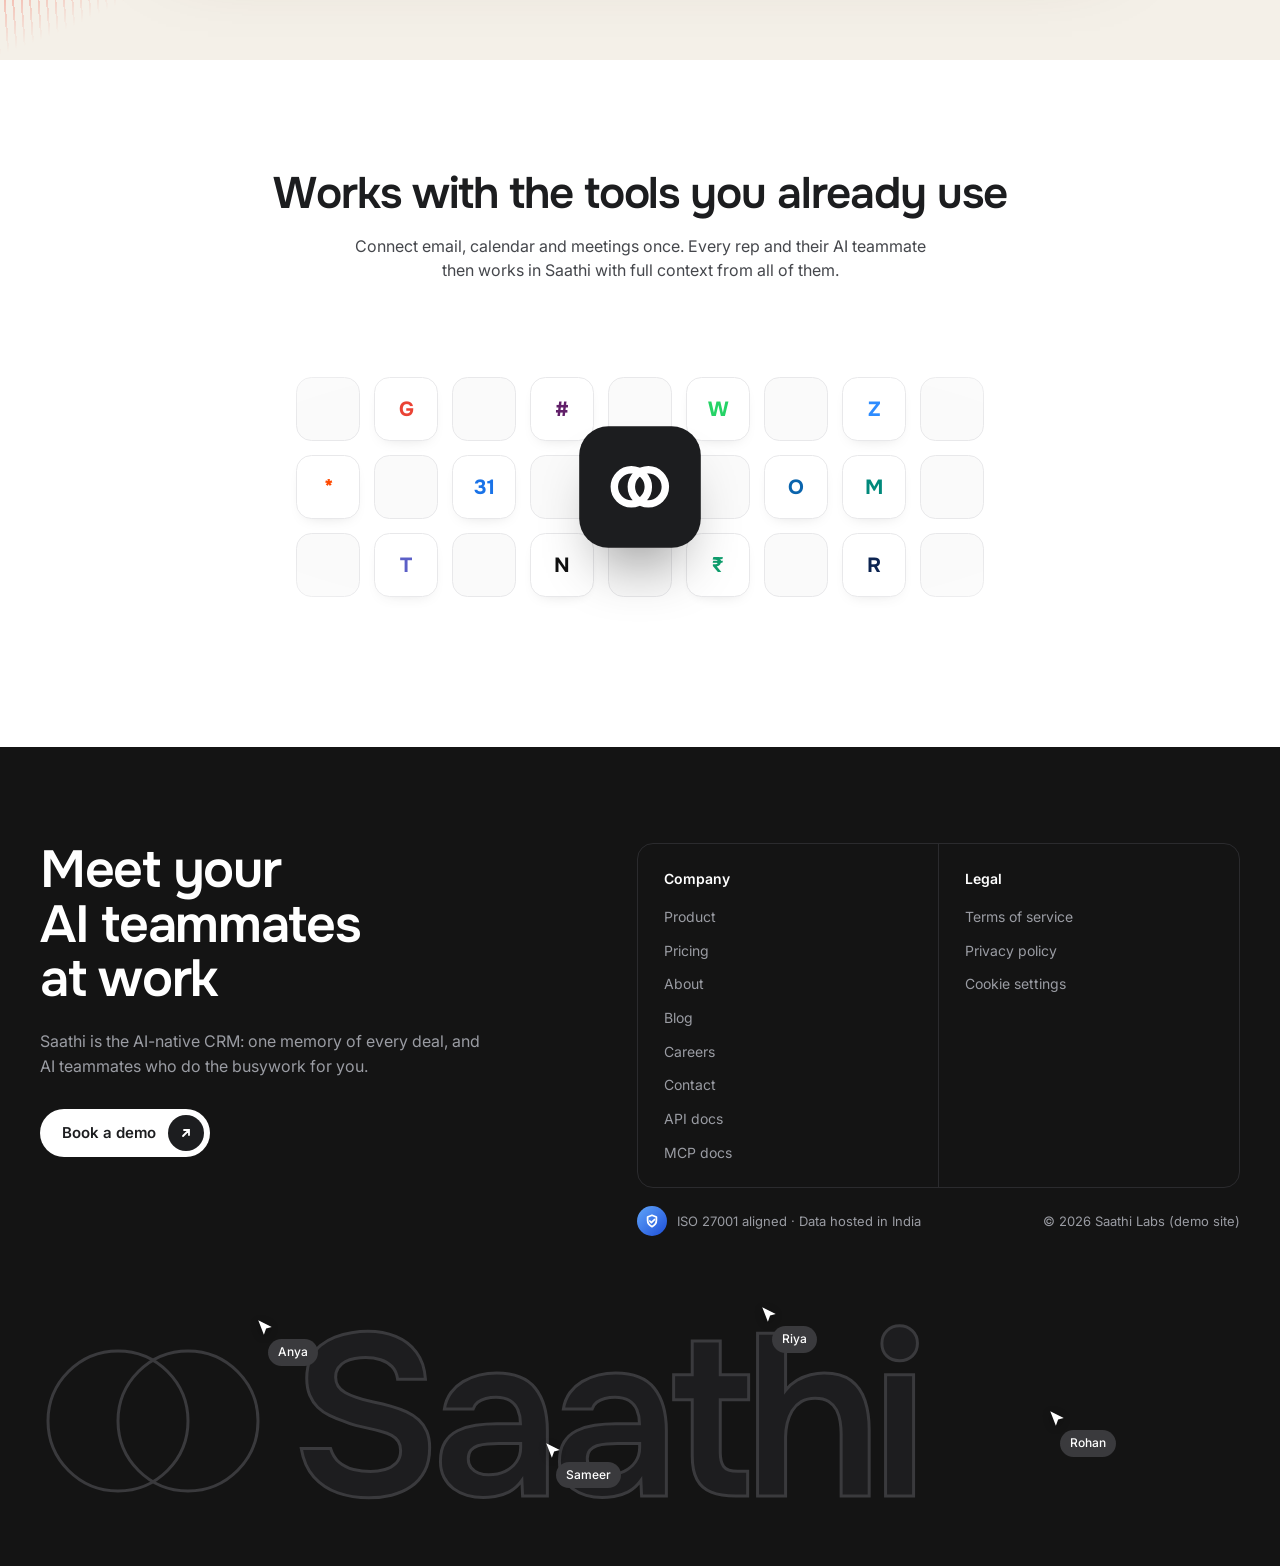
==== commit 54fb358b: "Replace site with Saathi CRM product and pricing pages Two-page marketing site for a fictional AI-na" ====
--- a/index.html
+++ b/index.html
@@ -3,860 +3,742 @@
 <head>
 <meta charset="utf-8">
 <meta name="viewport" content="width=device-width, initial-scale=1, viewport-fit=cover">
-<title>Mazuna Beauty Salon</title>
+<title>Saathi CRM</title>
+<meta name="description" content="Saathi is an AI-native CRM. AI teammates capture every conversation, research leads, draft follow-ups and forecast your pipeline.">
+<style>
+/* ---------- hero ---------- */
+.hero{position:relative;overflow:hidden}
+.hero .wrap{display:grid;grid-template-columns:minmax(0,.9fr) minmax(0,1.1fr);align-items:center;gap:40px;min-height:640px;padding-block:56px 72px}
+.hero h1{font-size:clamp(40px,5.2vw,64px);line-height:1.06}
+.hero h1 span{display:block}
+.hero .sub{margin-top:28px;font-size:17px;color:var(--ink-2);max-width:42ch}
+.hero .cta{display:flex;flex-wrap:wrap;gap:12px;margin-top:36px}
+.hero h1 span,.hero .sub,.hero .cta{animation:up .9s var(--ease) both}
+.hero h1 span:nth-child(2){animation-delay:.08s}.hero .sub{animation-delay:.16s}.hero .cta{animation-delay:.24s}
+@keyframes up{from{opacity:0;transform:translateY(22px)}to{opacity:1;transform:none}}
+
+.collage-box{position:relative;height:540px}
+.collage{position:absolute;left:50%;top:50%;width:620px;height:540px;transform:translate(-50%,-50%) scale(var(--s,1))}
+.collage::before{content:"";position:absolute;right:-60px;bottom:-40px;width:420px;height:300px;background:radial-gradient(closest-side,rgba(255,138,31,.28),rgba(232,69,44,.12) 55%,transparent);filter:blur(10px)}
+.cc{position:absolute;background:#fff;border:1px solid var(--line);border-radius:16px;box-shadow:0 24px 48px -24px rgba(20,20,30,.22),0 2px 6px rgba(20,20,30,.04);animation:pop .8s var(--spring) both;animation-delay:var(--d,0s)}
+@keyframes pop{from{opacity:0;transform:translateY(18px) scale(.96)}to{opacity:1;transform:none}}
+.float{animation:pop .8s var(--spring) both,bob 6s ease-in-out infinite;animation-delay:var(--d,0s),calc(var(--d,0s) + 1s)}
+@keyframes bob{50%{translate:0 -6px}}
+.ask{right:20px;top:50px;width:330px;height:380px;display:flex;flex-direction:column;padding:14px;--d:.15s}
+.ask .hd{display:flex;align-items:center;gap:8px;font-size:13px;font-weight:600}
+.ask .hd .ic{width:22px;height:22px;border-radius:50%;background:var(--ink);color:#fff;display:grid;place-items:center}
+.ask .hd .ic svg{width:12px;height:12px}
+.ask .hd button{margin-left:auto;color:var(--muted);width:24px;height:24px;border-radius:50%}
+.ask .hd button:hover{background:var(--soft)}
+.ask .body{flex:1;display:flex;flex-direction:column;justify-content:center;align-items:center;text-align:center;gap:18px;padding:0 8px}
+.ask .greet{font:500 18px/1.3 var(--f-head);min-height:24px}
+.ask .greet::after{content:"";display:inline-block;width:2px;height:1em;background:var(--ink);margin-left:2px;vertical-align:-2px;animation:blink 1s steps(1) infinite}
+@keyframes blink{50%{opacity:0}}
+.ask .tries{width:100%;text-align:left;opacity:0;transition:opacity .5s}
+.ask .tries.on{opacity:1}
+.ask .tries small{display:block;font-size:11px;color:var(--muted);margin-bottom:8px}
+.ask .tries li{list-style:none;display:flex;gap:10px;align-items:center;font-size:12.5px;padding:7px 9px;border-radius:9px;color:var(--ink-2);opacity:0;transform:translateY(6px);transition:all .45s var(--ease)}
+.ask .tries.on li{opacity:1;transform:none}
+.ask .tries li:nth-child(2){transition-delay:.12s}.ask .tries li:nth-child(3){transition-delay:.24s}
+.ask .tries li b{width:18px;height:18px;border-radius:5px;background:var(--soft);display:grid;place-items:center;font-size:10px;font-weight:600;flex:none}
+.ask .tries li.hot{background:var(--soft);color:var(--ink)}
+.ask .tries ul{margin:0;padding:0}
+.ask .in{display:flex;align-items:center;gap:8px;border:1px solid var(--line);border-radius:12px;padding:9px 10px;font-size:12.5px;color:var(--muted)}
+.ask .in svg{width:14px;height:14px}
+.ask .in .go{margin-left:auto;width:22px;height:22px;border-radius:50%;border:1px solid var(--line);display:grid;place-items:center}
+.notif{right:-10px;top:-6px;width:240px;padding:12px 14px;display:flex;gap:10px;align-items:flex-start;--d:.9s;z-index:3}
+.notif b{display:block;font:600 15px/1.2 var(--f-head)}
+.notif p{font-size:11.5px;color:var(--ink-2);line-height:1.35;margin-top:3px}
+.portrait{left:30px;top:80px;width:170px;height:170px;border-radius:14px;overflow:hidden;--d:.35s;background:linear-gradient(160deg,#fde7d3,#f5b78a 55%,#e07a4a);z-index:2;border:4px solid #fff}
+.portrait .face{position:absolute;inset:0;display:grid;place-items:center;font:600 64px/1 var(--f-head);color:rgba(255,255,255,.95);letter-spacing:-.04em;text-shadow:0 6px 24px rgba(160,60,20,.35)}
+.portrait .face::before{content:"";position:absolute;width:150px;height:150px;border-radius:50%;bottom:-70px;background:rgba(255,255,255,.25)}
+.portrait .tag{position:absolute;left:10px;bottom:10px;background:rgba(28,29,31,.78);color:#fff;font-size:11px;padding:4px 9px;border-radius:999px;backdrop-filter:blur(6px)}
+.portrait .tag span{color:#bbb}
+.toast{left:20px;top:265px;padding:9px 14px;display:flex;align-items:center;gap:9px;font-size:12px;font-weight:500;background:#2a2b2e;color:#fff;border-color:#2a2b2e;--d:1.4s;z-index:3}
+.toast i{width:18px;height:18px;border-radius:50%;background:var(--ok);display:grid;place-items:center}
+.toast i svg{width:10px;height:10px;color:#fff}
+.meet{left:10px;top:310px;width:260px;padding:16px;--d:.55s;z-index:2}
+.meet .tg{display:flex;justify-content:space-between;align-items:center}
+.meet .tg .cal{width:26px;height:26px;border-radius:7px;background:var(--hl);display:grid;place-items:center}
+.meet .tg .cal svg{width:13px;height:13px;color:#a16207}
+.meet .tg span{font-size:11px;font-weight:600;background:var(--hl);color:#854d0e;padding:4px 9px;border-radius:999px}
+.meet h4{font-size:17px;line-height:1.2;margin-top:12px}
+.meet .row{display:flex;align-items:center;gap:8px;margin-top:10px;font-size:11.5px;color:var(--muted)}
+.meet small{display:block;margin-top:14px;font-size:11px;font-weight:600}
+.meet p{font-size:12px;color:var(--ink-2);margin-top:4px;line-height:1.45}
+.money{right:30px;bottom:30px;padding:12px 16px;display:flex;gap:10px;align-items:center;--d:1.1s;z-index:3}
+.money b{display:block;font:600 19px/1.1 var(--f-head)}
+.money p{font-size:11.5px;color:var(--muted)}
+@media (max-width:960px){
+  .hero .wrap{grid-template-columns:1fr;min-height:0;padding-top:40px}
+  .collage-box{height:calc(540px * var(--s,1))}
+}
+
+/* ---------- flow ---------- */
+.flow{background:var(--dark);color:#fff;padding-top:110px}
+.flow .head{text-align:center;max-width:760px;margin:0 auto}
+.flow .head h2{font-size:clamp(32px,4.2vw,48px)}
+.flow .head p{color:var(--dark-muted);margin-top:18px;font-size:17px}
+.track{position:relative;height:500vh;margin-top:30px}
+.pin{position:sticky;top:calc(68px + env(safe-area-inset-top,0px));height:calc(100vh - 68px);display:grid;grid-template-columns:330px minmax(0,1fr);gap:48px;align-items:center}
+.steps{list-style:none;margin:0;padding:0;position:relative}
+.steps::before{content:"";position:absolute;left:12px;top:44px;bottom:44px;width:1px;background:var(--dark-line)}
+.step{position:relative}
+.step-head{display:flex;align-items:center;gap:10px;padding:7px 12px;border-radius:999px;font-size:15px;font-weight:500;color:#d4d5da;transition:background .3s,color .3s;margin-left:-12px}
+.step-head .n{font-size:13px;color:#6d6f75;font-variant-numeric:tabular-nums;width:20px;transition:color .3s}
+.step.on .step-head{background:#262628;color:#fff}
+.step.on .step-head .n{color:var(--ember)}
+.step-body{display:grid;grid-template-rows:0fr;transition:grid-template-rows .6s var(--ease)}
+.step.on .step-body{grid-template-rows:1fr}
+.step-body>div{overflow:hidden;padding-left:22px}
+.step-body h3{font-size:26px;line-height:1.15;margin-top:16px}
+.step-body p{color:var(--dark-muted);font-size:14.5px;margin-top:12px}
+.feats{display:flex;flex-direction:column;gap:8px;margin:18px 0 14px}
+.feat{display:flex;gap:12px;text-align:left;padding:11px 12px;border-radius:12px;background:#1e1e20;border:1px solid var(--dark-line);position:relative;overflow:hidden;transition:background .3s}
+.feat .fi{width:26px;height:26px;border-radius:7px;background:#2b2b2e;display:grid;place-items:center;flex:none;color:#9a9ca3;transition:background .3s,color .3s}
+.feat .fi svg{width:14px;height:14px}
+.feat b{display:block;font-size:14px;font-weight:500;color:#c9cacf}
+.feat span{display:grid;grid-template-rows:0fr;transition:grid-template-rows .5s var(--ease)}
+.feat span em{overflow:hidden;font-style:normal;font-size:12.5px;color:var(--dark-muted);line-height:1.45}
+.feat.on{background:#262628}
+.feat.on .fi{background:#fff;color:var(--ink)}
+.feat.on b{color:#fff}
+.feat.on span{grid-template-rows:1fr}
+.feat .bar{position:absolute;left:0;bottom:0;height:2px;width:100%;transform-origin:0 50%;transform:scaleX(0);background:var(--ember)}
+.feat.on .bar{animation:fill var(--dur,5s) linear forwards}
+.flow.paused .feat.on .bar{animation-play-state:paused}
+@keyframes fill{to{transform:scaleX(1)}}
+.stage{position:relative;height:min(560px,calc(100vh - 140px));border-radius:22px;background:var(--glow);overflow:hidden;isolation:isolate}
+.stage::after{content:"";position:absolute;inset:0;background:radial-gradient(60% 50% at 30% 0%,rgba(255,255,255,.08),transparent);pointer-events:none}
+.ctrl{position:absolute;top:16px;right:16px;display:flex;gap:6px;z-index:5}
+.ctrl button{width:32px;height:32px;border-radius:50%;color:#fff;display:grid;place-items:center;background:rgba(255,255,255,.08)}
+.ctrl button:hover{background:rgba(255,255,255,.18)}
+.ctrl svg{width:14px;height:14px}
+.viz{position:absolute;inset:0;display:grid;place-items:center;opacity:0;visibility:hidden;transform:translateY(16px) scale(.98);transition:opacity .5s var(--ease),transform .7s var(--ease),visibility 0s .5s}
+.viz.on{opacity:1;visibility:visible;transform:none;transition:opacity .5s var(--ease),transform .7s var(--ease)}
+.card{background:#fff;color:var(--ink);border-radius:14px;width:min(430px,86%);box-shadow:0 30px 60px -20px rgba(0,0,0,.5);padding:18px;position:relative;font-size:13px}
+.card .ch{display:flex;align-items:center;gap:10px;font-weight:600;font-size:14px}
+.card .pill{margin-left:auto;font-size:10.5px;font-weight:600;padding:4px 9px;border-radius:999px;background:var(--soft);color:var(--ink-2)}
+.ap{opacity:0;transform:translateY(10px)}
+.play .ap{animation:ap .6s var(--ease) forwards;animation-delay:var(--a,0s)}
+@keyframes ap{to{opacity:1;transform:none}}
+.flow.paused .play .ap,.flow.paused .play .fill-in{animation-play-state:paused}
+
+/* viz 0: my day */
+.md-chip{display:flex;align-items:center;gap:8px;background:var(--soft);border-radius:9px;padding:7px 10px;font-size:12px;color:var(--ink-2);margin-top:14px}
+.md-chip .av{width:20px;height:20px;font-size:8px}
+.md-list{display:flex;flex-direction:column;gap:8px;margin-top:12px}
+.md-item{display:flex;gap:10px;align-items:flex-start;border:1px solid var(--line);border-radius:10px;padding:9px 10px}
+.md-item .cal{width:24px;height:24px;border-radius:6px;background:var(--hl);display:grid;place-items:center;flex:none}
+.md-item .cal svg{width:12px;height:12px;color:#a16207}
+.md-item .av{width:24px;height:24px;font-size:9px}
+.md-item b{display:block;font-size:12.5px;font-weight:600;white-space:nowrap;overflow:hidden;text-overflow:ellipsis;max-width:300px}
+.md-item small{font-size:11px;color:var(--muted)}
+.md-item>div{min-width:0}
+.float-note{position:absolute;right:-30px;top:-34px;display:flex;align-items:center;gap:10px;background:#fff;border-radius:12px;padding:10px 14px;box-shadow:0 20px 40px -16px rgba(0,0,0,.45);width:250px}
+.float-note small{display:block;font-size:11px;color:var(--muted)}
+.float-note b{font-size:12.5px}
+.confetti{position:absolute;inset:0;pointer-events:none;overflow:hidden}
+.confetti i{position:absolute;top:-10px;width:6px;height:10px;border-radius:2px;background:var(--c);animation:fall var(--t) linear infinite;animation-delay:var(--dl)}
+@keyframes fall{to{transform:translate(var(--dx),620px) rotate(540deg)}}
+
+/* viz 1: lead */
+.lead-grid{display:grid;grid-template-columns:1fr 1fr;gap:12px 18px;margin-top:16px}
+.lead-grid small{display:block;font-size:10.5px;color:var(--muted)}
+.lead-grid b{display:block;font-size:12.5px;font-weight:600;margin-top:2px;position:relative;min-height:18px}
+.lead-grid b .v{opacity:0;transition:opacity .4s}
+.lead-grid b::before{content:"";position:absolute;left:0;top:5px;height:8px;width:70%;border-radius:4px;background:linear-gradient(90deg,#eee,#f7f7f7,#eee);background-size:200% 100%;animation:shim 1.2s linear infinite;transition:opacity .3s}
+.lead-grid b.done::before{opacity:0}
+.lead-grid b.done .v{opacity:1}
+@keyframes shim{to{background-position:-200% 0}}
+.fit{color:var(--ok)}
+.enrich{display:flex;align-items:center;gap:7px;margin-top:16px;font-size:11.5px;color:var(--muted)}
+.enrich i{width:12px;height:12px;border-radius:50%;border:2px solid #ddd;border-top-color:var(--ember);animation:spin .8s linear infinite}
+.enrich.done i{animation:none;border-color:var(--ok);background:var(--ok)}
+@keyframes spin{to{transform:rotate(360deg)}}
+.stat-chip{position:absolute;left:-40px;bottom:-52px;background:#fff;border-radius:12px;padding:10px 14px;box-shadow:0 20px 40px -16px rgba(0,0,0,.45);display:flex;align-items:baseline;gap:8px}
+.stat-chip b{font:600 26px/1 var(--f-head)}
+.stat-chip small{font-size:11.5px;color:var(--muted);max-width:140px;line-height:1.3}
+
+/* viz 2: email */
+.mail .to{display:flex;align-items:center;gap:6px;font-size:12px;color:var(--muted);margin-top:12px;padding-bottom:10px;border-bottom:1px solid var(--line)}
+.mail .to .av{width:18px;height:18px;font-size:7px}
+.mail .to b{color:var(--ink);font-weight:600}
+.mail .txt{font-size:12.5px;line-height:1.55;margin-top:12px;min-height:150px;white-space:pre-line}
+.mail .acts{display:flex;gap:8px;margin-top:12px}
+.mail .acts span{font-size:11.5px;font-weight:600;padding:7px 12px;border-radius:999px;border:1px solid var(--line)}
+.mail .acts span.send{background:var(--ink);color:#fff;border-color:var(--ink);margin-left:auto}
+.from{position:absolute;right:-36px;top:-30px;background:#fff;border-radius:12px;padding:10px 14px;box-shadow:0 20px 40px -16px rgba(0,0,0,.45);font-size:11.5px}
+.from small{color:var(--muted)}
+.from div{display:flex;align-items:center;gap:6px;margin-top:5px;font-weight:500}
+.from div::before{content:"";width:6px;height:6px;border-radius:50%;background:var(--ember)}
+
+/* viz 3: debrief */
+.prob{margin-left:auto;text-align:right}
+.prob b{font:600 22px/1 var(--f-head)}
+.prob small{display:block;font-size:10.5px;color:var(--muted)}
+.qual{display:inline-block;margin-top:12px;font-size:11px;font-weight:600;padding:4px 9px;border-radius:999px;background:#fff4e5;color:#b45309}
+.sumh{font-size:11px;font-weight:600;margin-top:14px;color:var(--muted);text-transform:uppercase;letter-spacing:.06em}
+.chk{display:flex;gap:9px;margin-top:9px;font-size:12.5px;line-height:1.45}
+.chk i{width:16px;height:16px;border-radius:50%;flex:none;display:grid;place-items:center;margin-top:1px;background:#e7f6ed;color:var(--ok)}
+.chk i.w{background:#fff4e5;color:#b45309}
+.chk i svg{width:9px;height:9px}
+.next{margin-top:14px;padding:10px 12px;border-radius:10px;background:var(--soft);font-size:12px}
+.next b{display:block;font-size:11px;color:var(--muted);margin-bottom:3px}
+
+/* viz 4: forecast */
+.big{font:600 52px/1 var(--f-head);letter-spacing:-.04em;margin-top:14px;font-variant-numeric:tabular-nums}
+.big+p{font-size:12px;color:var(--muted);margin-top:4px}
+.meter{position:relative;height:8px;border-radius:4px;background:var(--soft);margin:22px 0 8px}
+.meter i{position:absolute;left:0;top:0;bottom:0;border-radius:4px;background:linear-gradient(90deg,var(--ember),var(--ember-2));width:0;transition:width 1.6s var(--ease)}
+.play .meter i{width:100%}
+.meter s{position:absolute;left:83.3%;top:-6px;bottom:-6px;width:2px;background:var(--ink)}
+.meter em{position:absolute;left:83.3%;top:16px;transform:translateX(-50%);font-size:10px;font-style:normal;color:var(--muted)}
+.rows{margin-top:22px;display:grid;gap:7px}
+.rows div{display:flex;justify-content:space-between;font-size:12px}
+.rows span{display:flex;align-items:center;gap:7px;color:var(--ink-2)}
+.rows span::before{content:"";width:7px;height:7px;border-radius:50%;background:var(--c)}
+.rows b{font-variant-numeric:tabular-nums}
+.duo{display:grid;grid-template-columns:1fr 1fr;gap:10px;margin-top:16px}
+.duo div{border:1px solid var(--line);border-radius:10px;padding:10px}
+.duo small{font-size:10.5px;color:var(--muted)}
+.duo b{display:block;font:600 18px/1.2 var(--f-head);margin-top:2px}
+.duo em{font-style:normal;font-size:10.5px;color:var(--muted)}
+.duo .risk small{color:#b45309}
+
+.m-viz{display:none}
+@media (max-width:900px){
+  .flow{padding-top:80px}
+  .track{height:auto}
+  .pin{position:static;height:auto;grid-template-columns:1fr;gap:0}
+  .stage-col{display:none}
+  .steps::before{display:none}
+  .step{padding-block:24px;border-top:1px solid var(--dark-line)}
+  .step-body{grid-template-rows:1fr}
+  .step-head{background:#262628;color:#fff;width:max-content}
+  .step-head .n{color:var(--ember)}
+  .m-viz{display:block;position:relative;height:440px;border-radius:18px;background:var(--glow);overflow:hidden;margin-top:6px}
+  .m-viz .viz{transform:scale(.82)}
+  .feat span{grid-template-rows:1fr}
+  .feat .bar{display:none}
+  .float-note,.from{right:-6px;top:-50px;width:210px}
+  .stat-chip{left:-4px;bottom:-40px}
+}
+
+/* ---------- anya ---------- */
+.admin{background:var(--cream);overflow:hidden;position:relative;padding-block:110px 120px}
+.admin .head{text-align:center;max-width:720px;margin:0 auto;position:relative;z-index:2}
+.admin h2{font-size:clamp(30px,3.8vw,44px)}
+.admin .head p{color:var(--ink-2);margin-top:16px}
+.ribbon{position:absolute;width:640px;height:260px;background:repeating-linear-gradient(90deg,#f26d5b 0 2px,transparent 2px 9px);-webkit-mask:radial-gradient(closest-side,#000 30%,transparent);mask:radial-gradient(closest-side,#000 30%,transparent);opacity:.7;animation:drift 12s ease-in-out infinite alternate}
+.ribbon.r1{right:-200px;top:120px;transform:rotate(-24deg) skewX(-20deg)}
+.ribbon.r2{left:-260px;bottom:40px;transform:rotate(-24deg) skewX(-20deg);animation-delay:-6s}
+@keyframes drift{to{translate:-40px 20px}}
+.win{position:relative;z-index:2;margin:56px auto 0;max-width:1000px;background:#fff;border-radius:18px;border:1px solid #e6e0d4;box-shadow:0 40px 80px -40px rgba(80,50,20,.35);display:grid;grid-template-columns:52px minmax(0,1fr) 320px;min-height:470px;overflow:hidden}
+.win .side{border-right:1px solid var(--line);display:flex;flex-direction:column;align-items:center;gap:16px;padding-top:16px;color:#a0a2a8}
+.win .side svg{width:18px;height:18px}
+.win .side .lg{color:var(--ink)}
+.win .main{padding:22px 26px;min-width:0}
+.win .main h4{font-size:15px}
+.grp{margin-top:20px}
+.grp b{font-size:13px}
+.grp small{display:block;font-size:11.5px;color:var(--muted)}
+.tiles{display:grid;grid-template-columns:1fr 1fr;gap:10px;margin-top:10px}
+.tile{border:1px solid var(--line);border-radius:10px;padding:11px 12px;font-size:12px;transition:border-color .4s,box-shadow .4s}
+.tile b{display:block;font-size:12.5px;font-weight:600}
+.tile span{color:var(--muted);font-size:11px}
+.tile.hl{border-color:var(--ember);box-shadow:0 0 0 4px rgba(232,69,44,.12)}
+.chat{border-left:1px solid var(--line);display:flex;flex-direction:column;padding:16px;background:#fcfcfc}
+.chat .hd{display:flex;align-items:center;gap:8px;font-size:13px;font-weight:600}
+.chat .hd .av{width:24px;height:24px;font-size:9px}
+.chat .hd button{margin-left:auto;font-size:11px;font-weight:500;color:var(--muted);display:flex;align-items:center;gap:4px;padding:4px 8px;border-radius:999px;border:1px solid var(--line)}
+.chat .hd button svg{width:11px;height:11px}
+.msgs{flex:1;display:flex;flex-direction:column;gap:10px;justify-content:flex-end;padding-block:14px;font-size:12.5px;overflow:hidden}
+.msg{max-width:88%;padding:9px 12px;border-radius:12px;line-height:1.45;animation:pop .5s var(--spring) both}
+.msg.bot{background:var(--soft);border-bottom-left-radius:4px}
+.msg.me{align-self:flex-end;background:var(--ink);color:#fff;border-bottom-right-radius:4px}
+.msg .rule{display:block;margin-top:6px;font-size:11.5px;background:#fff;border:1px solid var(--line);border-radius:8px;padding:6px 8px}
+.dots{display:inline-flex;gap:3px}
+.dots i{width:5px;height:5px;border-radius:50%;background:#aaa;animation:dot 1s infinite}
+.dots i:nth-child(2){animation-delay:.15s}.dots i:nth-child(3){animation-delay:.3s}
+@keyframes dot{50%{transform:translateY(-3px);background:#666}}
+.chat .in{display:flex;align-items:center;gap:8px;border:1px solid var(--line);background:#fff;border-radius:12px;padding:10px 12px;font-size:12.5px;color:var(--muted)}
+.chat .in span{flex:1;min-width:0;white-space:nowrap;overflow:hidden;color:var(--ink)}
+.chat .in i{width:24px;height:24px;border-radius:50%;background:var(--ink);color:#fff;display:grid;place-items:center;flex:none;font-style:normal;font-size:12px}
+@media (max-width:900px){
+  .win{grid-template-columns:1fr}
+  .win .side,.win .main{display:none}
+  .chat{border-left:0;min-height:420px}
+}
+
+/* ---------- integrations ---------- */
+.tools{padding-block:110px 120px;text-align:center;overflow:hidden}
+.tools h2{font-size:clamp(30px,3.8vw,44px)}
+.tools .lead{color:var(--ink-2);margin:16px auto 0;max-width:58ch}
+.grid-tools{--g:min(14px,1.6vw);--u:min(64px,calc((100vw - 40px - 8 * var(--g)) / 9));position:relative;display:grid;grid-template-columns:repeat(9,var(--u));gap:var(--g);justify-content:center;margin-top:64px;padding-block:30px;-webkit-mask:radial-gradient(62% 80% at 50% 50%,#000 55%,transparent);mask:radial-gradient(62% 80% at 50% 50%,#000 55%,transparent)}
+.t{width:var(--u);aspect-ratio:1;border-radius:24%;background:#fff;border:1px solid var(--line);display:grid;place-items:center;font:700 calc(var(--u) * .32)/1 var(--f-head);color:var(--c,#999);box-shadow:0 6px 16px -10px rgba(0,0,0,.18);animation:bob 5s ease-in-out infinite;animation-delay:var(--dl,0s)}
+.t.e{background:#fafafa;box-shadow:none;animation:none}
+.t.hub{background:var(--ink);color:#fff;border:0;transform:scale(1.9);z-index:2;box-shadow:0 18px 30px -12px rgba(0,0,0,.45);animation:none}
+.t.hub svg{width:56%;height:56%}
+</style>
 <meta name="claude:viewport-fit-sides" content="cover">
-<meta name="description" content="Moroccan bath, body massage and spa, facials and hair care in Tubli, Bahrain. Book your ritual at Mazuna Beauty Salon.">
-<meta name="theme-color" content="#14070c">
-<link rel="icon" href="assets/logo.png">
+<meta name="theme-color" content="#ffffff">
+<link rel="icon" href="assets/favicon.svg" type="image/svg+xml">
 <link rel="preconnect" href="https://fonts.googleapis.com">
 <link rel="preconnect" href="https://fonts.gstatic.com" crossorigin>
-<link rel="stylesheet" href="https://fonts.googleapis.com/css2?family=Bricolage+Grotesque:opsz,wght@12..96,400..800&family=Cormorant+Garamond:ital,wght@1,500;1,600&family=Inter:wght@400;500;600&display=swap">
-<style>
-/* Layout: one long scroll told as an afternoon, under a Moroccan arch motif; quiet type, one gold accent. */
-:root{
-  --bg:#14070c;        /* plum-black ground */
-  --bg-2:#1f0b14;      /* raised band */
-  --wine:#7a1740;      /* logo burgundy */
-  --wine-hi:#a52a5f;   /* burgundy highlight */
-  --gold:#e6c58c;      /* logo gold */
-  --gold-deep:#b9844a; /* gold shadow */
-  --ink:#f8ede4;       /* text */
-  --muted:#c9adb2;     /* secondary text */
-  --dim:#8e7177;
-  --line:rgba(230,197,140,.16);
-  --glass:rgba(255,236,226,.05);
-  --f-display:"Bricolage Grotesque",ui-sans-serif,system-ui,sans-serif;
-  --f-accent:"Cormorant Garamond","Iowan Old Style",Georgia,serif;
-  --f-body:"Inter",ui-sans-serif,system-ui,-apple-system,"Segoe UI",sans-serif;
-  --spring:cubic-bezier(.3,1.6,.5,1);
-  --soft:cubic-bezier(.2,1.2,.4,1);
-  --ease:cubic-bezier(.2,.9,.3,1);
-  --gold-grad:linear-gradient(135deg,#f6dcaa 0%,#e6c58c 35%,#b9844a 70%,#f0d39e 100%);
-  color-scheme:dark;
-}
-*{box-sizing:border-box}
-html{overflow-x:clip;scroll-behavior:smooth;-webkit-text-size-adjust:100%}
-body{margin:0;background:var(--bg);color:var(--ink);font:400 17px/1.6 var(--f-body);overflow-x:hidden;-webkit-font-smoothing:antialiased}
-body::before{content:"";position:fixed;inset:0 0 auto;height:env(safe-area-inset-top,0px);z-index:60;background:var(--bg)}
-a{color:inherit}
-img{max-width:100%;display:block}
-::selection{background:var(--wine);color:var(--ink)}
-:focus-visible{outline:2px solid var(--gold);outline-offset:3px;border-radius:6px}
-.wrap{width:100%;max-width:1180px;margin:0 auto;padding-left:max(20px,env(safe-area-inset-left,0px));padding-right:max(20px,env(safe-area-inset-right,0px))}
-h1,h2,h3{font-family:var(--f-display);font-weight:700;letter-spacing:-.025em;line-height:1.02;margin:0;text-wrap:balance}
-h2{font-size:clamp(2.3rem,5.6vw,4.4rem)}
-h3{font-size:1.45rem;letter-spacing:-.01em;line-height:1.15}
-em,.em{font-family:var(--f-accent);font-style:italic;font-weight:600;letter-spacing:-.01em;background:var(--gold-grad);-webkit-background-clip:text;background-clip:text;color:transparent;padding-right:.06em}
-p{margin:0}
-.eyebrow{font:600 .74rem/1 var(--f-body);letter-spacing:.22em;text-transform:uppercase;color:var(--gold)}
-.lede{color:var(--muted);font-size:clamp(1.05rem,1.6vw,1.2rem);max-width:56ch}
-section{position:relative}
-.band{padding-block:clamp(84px,12vw,150px)}
-.next-hint{display:flex;align-items:center;gap:10px;margin-top:56px;color:var(--dim);font-size:.9rem}
-.next-hint i{display:inline-block;width:22px;height:22px;border-radius:50%;border:1px solid var(--line);position:relative;animation:nudge 1.8s ease-in-out infinite}
-.next-hint i::after{content:"";position:absolute;left:50%;top:6px;width:6px;height:6px;border-right:1.5px solid var(--gold);border-bottom:1.5px solid var(--gold);transform:translateX(-50%) rotate(45deg)}
-@keyframes nudge{0%,100%{transform:translateY(0)}50%{transform:translateY(5px)}}
-
-/* ---------- buttons ---------- */
-.btn{--h:54px;position:relative;display:inline-flex;align-items:center;justify-content:center;gap:10px;height:var(--h);padding:0 26px;border-radius:999px;font:600 1rem/1 var(--f-body);text-decoration:none;cursor:pointer;border:0;transition:transform .5s var(--spring),box-shadow .3s,background .3s;will-change:transform;isolation:isolate;overflow:hidden}
-.btn-gold{background:var(--gold-grad);background-size:200% 200%;color:#2a0c17;box-shadow:0 10px 30px -10px rgba(230,197,140,.55),inset 0 1px 0 rgba(255,255,255,.5)}
-.btn-gold::after{content:"";position:absolute;inset:0;background:linear-gradient(110deg,transparent 30%,rgba(255,255,255,.55) 50%,transparent 70%);transform:translateX(-120%);transition:transform .9s var(--ease);z-index:-1}
-.btn-gold:hover::after{transform:translateX(120%)}
-.btn-gold:hover{box-shadow:0 16px 40px -12px rgba(230,197,140,.75),inset 0 1px 0 rgba(255,255,255,.5)}
-.btn-ghost{background:var(--glass);color:var(--ink);border:1px solid var(--line);backdrop-filter:blur(8px)}
-.btn-ghost:hover{border-color:rgba(230,197,140,.45)}
-.btn:active{transform:scale(.96)}
-.btn svg{width:18px;height:18px;flex:none}
-.ripple{position:absolute;border-radius:50%;background:rgba(255,255,255,.45);transform:scale(0);animation:ripple .6s ease-out forwards;pointer-events:none}
-@keyframes ripple{to{transform:scale(4);opacity:0}}
-
-/* ---------- progress + nav ---------- */
-.progress{position:fixed;top:env(safe-area-inset-top,0px);left:0;height:2px;width:100%;transform-origin:0 50%;transform:scaleX(0);background:var(--gold-grad);z-index:70}
-.nav{position:sticky;top:env(safe-area-inset-top,0px);z-index:50;transition:background .4s,border-color .4s}
-.nav.scrolled{background:rgba(20,7,12,.78);backdrop-filter:blur(14px) saturate(1.3);border-bottom:1px solid var(--line)}
-.nav .wrap{display:flex;align-items:center;justify-content:space-between;gap:16px;height:74px}
-.brand{display:flex;align-items:center;gap:12px;text-decoration:none}
-.brand img{width:42px;height:42px;border-radius:50%;box-shadow:0 0 0 1px var(--line)}
-.brand b{font:700 1.15rem/1 var(--f-display);letter-spacing:.14em;text-transform:uppercase}
-.brand small{display:block;font:500 .62rem/1 var(--f-body);letter-spacing:.26em;color:var(--gold);margin-top:5px}
-.nav-links{display:flex;gap:28px;font-size:.92rem;color:var(--muted)}
-.nav-links a{text-decoration:none;position:relative;padding:4px 0}
-.nav-links a::after{content:"";position:absolute;left:0;bottom:-2px;height:1px;width:100%;background:var(--gold);transform:scaleX(0);transform-origin:right;transition:transform .4s var(--ease)}
-.nav-links a:hover{color:var(--ink)}
-.nav-links a:hover::after{transform:scaleX(1);transform-origin:left}
-.nav .btn{--h:44px;padding:0 20px;font-size:.92rem}
-@media (max-width:860px){.nav-links{display:none}}
-
-/* ---------- hero ---------- */
-.hero{overflow-x:clip;padding-block:clamp(36px,6vw,80px) clamp(56px,8vw,110px)}
-.hero .wrap{display:grid;grid-template-columns:1.08fr .92fr;align-items:center;gap:clamp(28px,5vw,72px)}
-.hero h1{font-size:clamp(3rem,7.6vw,6.4rem);font-weight:800;letter-spacing:-.04em;margin-top:22px}
-.hero h1 em{display:inline-block;font-size:1.08em;font-weight:600}
-.hero .lede{margin-top:26px}
-.hero-cta{display:flex;flex-wrap:wrap;gap:12px;margin-top:36px}
-.hero-meta{display:flex;flex-wrap:wrap;gap:8px 22px;margin-top:30px;color:var(--dim);font-size:.88rem}
-.hero-meta span{display:flex;align-items:center;gap:8px}
-.hero-meta span::before{content:"";width:6px;height:6px;border-radius:50%;background:var(--gold);box-shadow:0 0 12px var(--gold)}
-.w{display:inline-block;overflow:hidden;vertical-align:top;padding-bottom:.08em;margin-bottom:-.08em}
-em .w>span,.em .w>span{background:var(--gold-grad);-webkit-background-clip:text;background-clip:text;color:transparent;padding-right:.06em}
-.w>span{display:inline-block;animation:wordUp .9s var(--soft) both;animation-delay:calc(var(--i)*70ms + 150ms)}
-@keyframes wordUp{from{transform:translateY(105%) rotate(4deg);opacity:0}to{transform:none;opacity:1}}
-.fade-in{animation:fadeUp .9s var(--ease) both;animation-delay:var(--d,0s)}
-@keyframes fadeUp{from{opacity:0;transform:translateY(18px)}to{opacity:1;transform:none}}
-
-.medallion{position:relative;width:min(100%,480px);aspect-ratio:1;max-width:100%;justify-self:center;--rx:0deg;--ry:0deg}
-.medallion .glow{position:absolute;inset:6%;border-radius:50%;background:radial-gradient(circle,rgba(165,42,95,.55),rgba(122,23,64,.15) 55%,transparent 70%);filter:blur(30px);animation:breathe 6s ease-in-out infinite}
-@keyframes breathe{0%,100%{transform:scale(.92);opacity:.8}50%{transform:scale(1.06);opacity:1}}
-.medallion .ring{position:absolute;inset:0;animation:spin 40s linear infinite}
-.medallion .ring text{font:600 13.5px var(--f-body);letter-spacing:.32em;fill:var(--gold)}
-@keyframes spin{to{transform:rotate(360deg)}}
-.medallion .dashed{position:absolute;inset:11%;border-radius:50%;border:1px dashed rgba(230,197,140,.25);animation:spin 90s linear infinite reverse}
-.medallion .logo{position:absolute;inset:17%;transform:perspective(900px) rotateX(var(--rx)) rotateY(var(--ry));transition:transform .6s var(--soft);animation:logoIn 1.3s var(--spring) .2s both}
-.medallion .logo img{width:100%;height:100%;border-radius:50%;box-shadow:0 40px 80px -30px rgba(0,0,0,.8),0 0 0 1px rgba(230,197,140,.25);animation:bob 7s ease-in-out infinite}
-@keyframes logoIn{from{scale:.6;rotate:-12deg;opacity:0}to{scale:1;rotate:0deg;opacity:1}}
-@keyframes bob{0%,100%{transform:translateY(0)}50%{transform:translateY(-10px)}}
-.chip{position:absolute;display:flex;align-items:center;gap:8px;padding:9px 14px;border-radius:999px;background:rgba(31,11,20,.82);border:1px solid var(--line);backdrop-filter:blur(10px);font-size:.82rem;font-weight:500;white-space:nowrap;box-shadow:0 14px 30px -14px rgba(0,0,0,.7);animation:popx .9s var(--spring) both,float 6s ease-in-out infinite;animation-delay:var(--d),calc(var(--d) + 1s)}
-.chip i{width:8px;height:8px;border-radius:50%;background:var(--c,var(--gold))}
-@keyframes popx{from{transform:translate(var(--dx),var(--dy)) scale(.3);opacity:0}to{transform:none;opacity:1}}
-@keyframes float{0%,100%{translate:0 0}50%{translate:0 -8px}}
-@media (max-width:860px){
-  .hero .wrap{grid-template-columns:1fr}
-  .medallion{width:min(86vw,400px);order:-1;margin-top:8px}
-  .chip{font-size:.74rem;padding:7px 11px}
-}
-
-/* ---------- marquee ---------- */
-.marquee{border-block:1px solid var(--line);background:linear-gradient(90deg,var(--bg-2),rgba(122,23,64,.35),var(--bg-2));overflow:hidden;padding-block:18px;position:relative}
-.marquee .track{display:flex;width:max-content;animation:marq 38s linear infinite}
-.marquee.rev .track{animation-direction:reverse;animation-duration:46s}
-.marquee:hover .track{animation-play-state:paused}
-.marquee span{display:flex;align-items:center;gap:28px;padding-right:28px;font:700 clamp(1.1rem,2.4vw,1.6rem)/1 var(--f-display);letter-spacing:.06em;text-transform:uppercase;white-space:nowrap}
-.marquee span b{font-weight:400;color:var(--gold);font-size:.8em}
-.marquee span em{text-transform:none;font-size:1.15em;letter-spacing:0}
-@keyframes marq{to{transform:translateX(-50%)}}
-.marquee.thin{padding-block:12px;border-top:0;background:transparent}
-.marquee.thin span{font:500 .82rem/1 var(--f-body);letter-spacing:.24em;color:var(--muted)}
-
-/* ---------- reveal ---------- */
-.js .rv{opacity:0;translate:0 34px;transition:opacity 1s var(--ease),translate 1.1s var(--soft),transform .6s var(--soft),border-color .4s,box-shadow .4s;transition-delay:var(--d,0s),var(--d,0s),0s,0s,0s}
-.js .rv.in{opacity:1;translate:0 0}
-.js [data-split] .w>span{animation:none;transform:translateY(105%);opacity:0;transition:transform .9s var(--soft),opacity .6s;transition-delay:calc(var(--i)*55ms)}
-.js [data-split].in .w>span{transform:none;opacity:1}
-
-.petal{position:absolute;width:12px;height:8px;border-radius:70% 0 70% 0;background:linear-gradient(135deg,var(--wine-hi),var(--gold));pointer-events:none;animation:burst .9s cubic-bezier(.15,.7,.4,1) forwards;z-index:5}
-@keyframes burst{to{transform:translate(var(--bx),var(--by)) rotate(var(--br));opacity:0}}
-
-/* ---------- afternoon timeline ---------- */
-.afternoon{background:linear-gradient(180deg,var(--bg),var(--bg-2) 20%,var(--bg-2) 80%,var(--bg))}
-.afternoon header{max-width:760px}
-.afternoon header .lede{margin-top:20px}
-.tl{display:grid;grid-template-columns:.9fr 1.1fr;gap:clamp(30px,6vw,90px);margin-top:70px}
-.arch-wrap{position:sticky;top:110px;height:min(560px,calc(100vh - 150px));align-self:start}
-.arch{position:relative;height:100%;max-width:440px;border-radius:50% 50% 26px 26px / 34% 34% 26px 26px;overflow:hidden;border:1px solid rgba(230,197,140,.3);background:var(--wine);box-shadow:0 50px 100px -40px rgba(0,0,0,.9),inset 0 0 0 10px rgba(20,7,12,.35)}
-.arch .scene{position:absolute;inset:0;display:flex;flex-direction:column;justify-content:flex-end;padding:34px;opacity:0;transform:scale(1.06);transition:opacity .7s var(--ease),transform 1.1s var(--soft)}
-.arch .scene.on{opacity:1;transform:none}
-.arch .scene::before{content:"";position:absolute;inset:0;background:var(--bgx);z-index:-1}
-.arch .scene svg.ico{position:absolute;top:24%;left:50%;width:42%;transform:translateX(-50%);color:var(--gold);opacity:.95}
-.arch .scene .time{font:800 clamp(2.8rem,6vw,4.4rem)/1 var(--f-display);letter-spacing:-.04em;font-variant-numeric:tabular-nums}
-.arch .scene .what{font-family:var(--f-accent);font-style:italic;font-size:1.5rem;color:var(--gold);margin-top:6px}
-.steam path{animation:steam 3s ease-in-out infinite;transform-origin:center bottom}
-.steam path:nth-child(2){animation-delay:.6s}.steam path:nth-child(3){animation-delay:1.2s}
-@keyframes steam{0%{opacity:0;transform:translateY(10px)}40%{opacity:1}100%{opacity:0;transform:translateY(-14px)}}
-.sway{animation:sway 4s ease-in-out infinite;transform-origin:50% 100%}
-@keyframes sway{0%,100%{transform:rotate(-3deg)}50%{transform:rotate(3deg)}}
-.twinkle circle{animation:tw 2.4s ease-in-out infinite}
-.twinkle circle:nth-child(2n){animation-delay:.8s}
-@keyframes tw{50%{opacity:.2}}
-.steps{display:flex;flex-direction:column}
-.step{padding-block:clamp(60px,14vh,140px);border-top:1px solid var(--line);opacity:.35;transition:opacity .6s var(--ease)}
-.step:first-child{border-top:0;padding-top:20px}
-.step.on{opacity:1}
-.step .t{font:600 .78rem/1 var(--f-body);letter-spacing:.2em;text-transform:uppercase;color:var(--gold);display:flex;align-items:center;gap:12px}
-.step .t::after{content:"";height:1px;flex:1;max-width:80px;background:var(--line)}
-.step h3{font-size:clamp(1.7rem,3vw,2.4rem);margin-top:16px}
-.step p{color:var(--muted);margin-top:14px;max-width:46ch}
-.step .tags{display:flex;flex-wrap:wrap;gap:8px;margin-top:18px}
-.tag{font-size:.78rem;padding:6px 12px;border-radius:999px;border:1px solid var(--line);color:var(--ink);background:var(--glass)}
-.tl-cta{margin-top:30px;display:flex;flex-wrap:wrap;gap:12px;align-items:center}
-.tl-cta small{color:var(--dim)}
-@media (max-width:860px){
-  .tl{grid-template-columns:1fr;gap:0;margin-top:40px}
-  .arch-wrap{top:84px;height:240px;z-index:3;margin-bottom:10px}
-  .arch{max-width:none;border-radius:120px 120px 22px 22px / 90px 90px 22px 22px}
-  .arch .scene{padding:20px 24px}
-  .arch .scene svg.ico{top:12%;width:26%;left:auto;right:8%;transform:none}
-  .arch .scene .time{font-size:2.4rem}
-  .step{padding-block:70px}
-}
-
-/* ---------- rituals ---------- */
-.rituals header{display:flex;flex-wrap:wrap;justify-content:space-between;align-items:end;gap:24px}
-.rituals header .lede{max-width:40ch}
-.cards{display:grid;grid-template-columns:repeat(4,minmax(0,1fr));gap:18px;margin-top:56px}
-.card{position:relative;display:flex;flex-direction:column;padding:30px 24px 26px;min-height:440px;border-radius:200px 200px 24px 24px / 130px 130px 24px 24px;background:linear-gradient(180deg,rgba(122,23,64,.55),var(--bg-2) 62%);border:1px solid var(--line);text-decoration:none;overflow:hidden;transform:perspective(900px) rotateX(var(--rx,0deg)) rotateY(var(--ry,0deg)) translateY(var(--ty,0px));transition:transform .6s var(--soft),border-color .4s,box-shadow .4s}
-.card:hover{--ty:-8px;border-color:rgba(230,197,140,.5);box-shadow:0 40px 80px -40px rgba(165,42,95,.7)}
-.card::after{content:"";position:absolute;inset:0;background:radial-gradient(420px circle at var(--mx,50%) var(--my,0%),rgba(230,197,140,.16),transparent 45%);opacity:0;transition:opacity .4s;pointer-events:none}
-.card:hover::after{opacity:1}
-.card .ic{width:82px;height:82px;margin:18px auto 26px;color:var(--gold);transition:transform .7s var(--spring)}
-.card:hover .ic{transform:scale(1.12) rotate(-6deg)}
-.card h3{text-align:center}
-.card .sub{text-align:center;font-family:var(--f-accent);font-style:italic;color:var(--gold);font-size:1.15rem;margin-top:4px}
-.card ul{list-style:none;padding:0;margin:22px 0 0;display:grid;gap:9px;color:var(--muted);font-size:.93rem}
-.card li{display:flex;gap:10px}
-.card li::before{content:"";flex:none;width:5px;height:5px;margin-top:.62em;border-radius:50%;background:var(--gold)}
-.card .go{margin-top:auto;padding-top:22px;display:flex;justify-content:space-between;align-items:center;font-weight:600;font-size:.92rem;color:var(--gold)}
-.card .go i{width:34px;height:34px;border-radius:50%;display:grid;place-items:center;border:1px solid var(--line);transition:transform .5s var(--spring),background .3s}
-.card:hover .go i{transform:translateX(4px) rotate(-45deg);background:var(--gold);color:#2a0c17}
-.pk{margin-top:22px;display:flex;flex-wrap:wrap;justify-content:space-between;align-items:center;gap:16px;padding:22px 26px;border-radius:22px;border:1px dashed rgba(230,197,140,.35);background:var(--glass)}
-.pk p{color:var(--muted)}
-.pk b{color:var(--ink);font-weight:600}
-@media (max-width:1040px){.cards{grid-template-columns:repeat(2,minmax(0,1fr))}}
-@media (max-width:560px){.cards{grid-template-columns:1fr}.card{min-height:0}}
-
-/* ---------- promises ---------- */
-.promises{background:var(--wine);background:radial-gradient(ellipse at 20% 0%,#9a2558,var(--wine) 50%,#5a0f2e);overflow:hidden}
-.promises .wrap{position:relative}
-.promises .motif{position:absolute;right:-140px;top:50%;width:520px;height:520px;transform:translateY(-50%);opacity:.12;color:var(--gold);animation:spin 120s linear infinite;pointer-events:none}
-.prom{display:grid;grid-template-columns:repeat(3,minmax(0,1fr));gap:clamp(24px,4vw,56px);margin-top:60px}
-.prom div{border-top:1px solid rgba(230,197,140,.4);padding-top:26px}
-.prom h3{font-size:clamp(2rem,3.6vw,2.8rem);letter-spacing:-.03em}
-.prom p{color:#efd9d9;margin-top:14px;max-width:34ch}
-@media (max-width:860px){.prom{grid-template-columns:1fr}}
-
-/* ---------- finder ---------- */
-.finder .wrap{display:grid;grid-template-columns:1fr 1fr;gap:clamp(30px,5vw,80px);align-items:start}
-.finder h2{margin-top:18px}
-.finder .lede{margin-top:22px}
-.moods{display:flex;flex-wrap:wrap;gap:10px;margin-top:34px}
-.mood{font:500 1rem/1 var(--f-body);color:var(--ink);padding:14px 18px;border-radius:999px;background:var(--glass);border:1px solid var(--line);cursor:pointer;transition:transform .5s var(--spring),background .3s,border-color .3s,color .3s}
-.mood:hover{transform:translateY(-3px) rotate(-1deg);border-color:rgba(230,197,140,.5)}
-.mood[aria-pressed="true"]{background:var(--gold-grad);color:#2a0c17;border-color:transparent;transform:scale(1.04)}
-.result{position:relative;border-radius:30px;padding:clamp(26px,4vw,40px);background:linear-gradient(160deg,rgba(122,23,64,.6),var(--bg-2));border:1px solid var(--line);min-height:380px;overflow:hidden}
-.result .eyebrow{color:var(--dim)}
-.result h3{font-size:clamp(1.9rem,3.4vw,2.6rem);margin-top:14px}
-.result p{color:var(--muted);margin-top:14px}
-.result ol{margin:20px 0 0;padding:0;list-style:none;counter-reset:s;display:grid;gap:10px}
-.result li{counter-increment:s;display:flex;gap:14px;align-items:baseline}
-.result li::before{content:counter(s);font:700 .8rem/1 var(--f-display);color:var(--gold);width:24px;height:24px;flex:none;display:grid;place-items:center;border-radius:50%;border:1px solid var(--line)}
-.result .btn{margin-top:26px}
-.result .inner.say{animation:say .6s var(--spring)}
-@keyframes say{from{transform:translateY(20px) scale(.96);opacity:0}to{transform:none;opacity:1}}
-.result .note{font-size:.82rem;color:var(--dim);margin-top:14px}
-@media (max-width:860px){.finder .wrap{grid-template-columns:1fr}}
-
-/* ---------- before/after ---------- */
-.ba .wrap{display:grid;grid-template-columns:minmax(0,.9fr) minmax(0,1.1fr);gap:clamp(30px,6vw,90px);align-items:center}
-.ba h2{margin-top:18px}
-.ba .lede{margin-top:20px}
-.ba .hero-cta{margin-top:30px}
-.slider{position:relative;width:100%;max-width:480px;aspect-ratio:4/5;border-radius:200px 200px 28px 28px / 150px 150px 28px 28px;overflow:hidden;border:1px solid rgba(230,197,140,.35);box-shadow:0 50px 100px -40px rgba(0,0,0,.9);--p:50%;user-select:none;-webkit-user-select:none;justify-self:center;background:var(--bg-2)}
-.slider .ph{position:absolute;inset:0;width:100%;height:100%;object-fit:cover;pointer-events:none}
-.slider .ph.after{clip-path:inset(0 0 0 var(--p))}
-.lbl{position:absolute;bottom:18px;z-index:2;font:600 .7rem/1 var(--f-body);letter-spacing:.22em;text-transform:uppercase;padding:9px 13px;border-radius:999px;background:rgba(20,7,12,.72);backdrop-filter:blur(8px);border:1px solid var(--line);pointer-events:none}
-.lbl.l{left:18px;color:var(--ink)}
-.lbl.r{right:18px;color:var(--gold)}
-.handle{position:absolute;top:0;bottom:0;left:var(--p);width:2px;background:var(--gold);transform:translateX(-1px);pointer-events:none;box-shadow:0 0 20px var(--gold);z-index:2}
-.handle::after{content:"⟷";position:absolute;top:50%;left:50%;width:54px;height:54px;transform:translate(-50%,-50%);border-radius:50%;background:var(--gold-grad);color:#2a0c17;display:grid;place-items:center;font-size:1.3rem;font-weight:700;box-shadow:0 10px 30px rgba(0,0,0,.5)}
-.slider input{position:absolute;inset:0;width:100%;height:100%;opacity:0;cursor:ew-resize;margin:0;z-index:3}
-.slider input:focus-visible~.handle::after{outline:2px solid var(--ink);outline-offset:3px}
-.ba .caption{color:var(--dim);font-size:.88rem;margin-top:16px}
-@media (max-width:860px){.ba .wrap{grid-template-columns:1fr}.slider{max-width:420px}}
-
-/* ---------- instagram proof ---------- */
-.proof .wrap{display:grid;grid-template-columns:1fr auto;gap:30px;align-items:center}
-.bubbles{display:flex;gap:14px;flex-wrap:wrap}
-.bubble{display:flex;flex-direction:column;align-items:center;gap:10px;text-decoration:none;font-size:.85rem;color:var(--muted)}
-.bubble span{width:78px;height:78px;border-radius:50%;padding:3px;background:conic-gradient(from 200deg,var(--gold),var(--wine-hi),var(--gold-deep),var(--gold));display:grid;place-items:center;transition:transform .5s var(--spring)}
-.bubble span i{width:100%;height:100%;border-radius:50%;background:var(--bg-2);display:grid;place-items:center;border:3px solid var(--bg);color:var(--gold)}
-.bubble span svg{width:28px;height:28px}
-.bubble:hover span{transform:scale(1.1) rotate(8deg)}
-.bubble:hover{color:var(--ink)}
-@media (max-width:860px){.proof .wrap{grid-template-columns:1fr}}
-
-/* ---------- visit + faq ---------- */
-.visit .wrap{display:grid;grid-template-columns:1fr 1fr;gap:clamp(30px,5vw,80px)}
-.addr{margin-top:28px;padding:28px;border-radius:24px;background:var(--bg-2);border:1px solid var(--line)}
-.addr address{font-style:normal;font:600 1.3rem/1.4 var(--f-display);letter-spacing:-.01em}
-.addr .row{display:flex;flex-wrap:wrap;gap:10px;margin-top:22px}
-.addr .btn{--h:46px;font-size:.92rem;padding:0 18px}
-.addr .copied{font-size:.85rem;color:var(--gold);margin-top:12px;min-height:1.2em}
-.faq details{border-bottom:1px solid var(--line)}
-.faq details:first-of-type{border-top:1px solid var(--line)}
-.faq summary{list-style:none;cursor:pointer;display:flex;justify-content:space-between;align-items:center;gap:20px;padding:22px 0;font:600 1.12rem/1.3 var(--f-display)}
-.faq summary::-webkit-details-marker{display:none}
-.faq summary i{flex:none;width:30px;height:30px;border-radius:50%;border:1px solid var(--line);position:relative;transition:transform .5s var(--spring),background .3s}
-.faq summary i::before,.faq summary i::after{content:"";position:absolute;left:50%;top:50%;width:11px;height:1.5px;background:var(--gold);transform:translate(-50%,-50%)}
-.faq summary i::after{transform:translate(-50%,-50%) rotate(90deg)}
-.faq details[open] summary i{transform:rotate(135deg);background:rgba(230,197,140,.12)}
-.faq .a{color:var(--muted);padding:0 0 22px;max-width:60ch}
-.faq details[open] .a{animation:fadeUp .5s var(--ease)}
-@media (max-width:860px){.visit .wrap{grid-template-columns:1fr}}
-
-/* ---------- final ---------- */
-.final{text-align:center;overflow:hidden}
-.final .wrap{position:relative}
-.final .seal{width:150px;height:150px;margin:0 auto 34px;position:relative}
-.final .seal img{width:100%;height:100%;border-radius:50%;position:relative;z-index:1;animation:bob 6s ease-in-out infinite}
-.final .seal::before,.final .seal::after{content:"";position:absolute;inset:0;border-radius:50%;border:1px solid var(--gold);animation:ripplew 2.8s ease-out infinite}
-.final .seal::after{animation-delay:1.4s}
-@keyframes ripplew{from{transform:scale(1);opacity:.7}to{transform:scale(1.9);opacity:0}}
-.final h2{font-size:clamp(2.8rem,8vw,6.2rem);letter-spacing:-.045em}
-.final .lede{margin:22px auto 0}
-.final .hero-cta{justify-content:center}
-footer{border-top:1px solid var(--line);padding-block:34px calc(34px + env(safe-area-inset-bottom,0px))}
-footer .wrap{display:flex;flex-wrap:wrap;justify-content:space-between;gap:16px;align-items:center;color:var(--dim);font-size:.86rem}
-footer nav{display:flex;gap:20px}
-footer a{text-decoration:none}
-footer a:hover{color:var(--ink)}
-
-/* ---------- mobile book bar ---------- */
-.bookbar{position:fixed;left:0;right:0;bottom:0;z-index:55;padding:12px max(16px,env(safe-area-inset-right,0px)) calc(12px + env(safe-area-inset-bottom,0px)) max(16px,env(safe-area-inset-left,0px));background:rgba(20,7,12,.88);backdrop-filter:blur(14px);border-top:1px solid var(--line);display:none;align-items:center;justify-content:space-between;gap:12px;transform:translateY(110%);transition:transform .6s var(--spring)}
-.bookbar.show{transform:none}
-.bookbar p{font-size:.85rem;color:var(--muted);line-height:1.3}
-.bookbar p b{display:block;color:var(--ink);font-family:var(--f-display)}
-.bookbar .btn{--h:46px;padding:0 20px;font-size:.92rem;flex:none}
-@media (max-width:860px){.bookbar{display:flex}}
-
-canvas#petals{position:fixed;inset:0;width:100%;height:100%;pointer-events:none;z-index:0;opacity:.55}
-main,header.nav,footer{position:relative;z-index:1}
-
-@media (prefers-reduced-motion:reduce){
-  *,*::before,*::after{animation-duration:.01ms!important;animation-iteration-count:1!important;transition-duration:.01ms!important;scroll-behavior:auto!important}
-  canvas#petals{display:none}
-}
-</style>
+<link rel="stylesheet" href="https://fonts.googleapis.com/css2?family=Inter:wght@400;500;600;700&family=Onest:wght@500;600;700&display=swap">
+<link rel="stylesheet" href="assets/site.css">
 </head>
 <body>
-<div class="progress" id="progress" aria-hidden="true"></div>
-<canvas id="petals" aria-hidden="true"></canvas>
-
-<header class="nav" id="nav">
+<a class="skip" href="#main" style="position:absolute;left:-999px">Skip to main content</a>
+<div class="announce">
   <div class="wrap">
-    <a class="brand" href="#top" aria-label="Mazuna Beauty Salon, back to top">
-      <img src="assets/logo.png" alt="" width="42" height="42">
-      <span><b>Mazuna</b><small>Beauty salon · Tubli</small></span>
+    <span class="dot"><svg viewBox="0 0 16 16" fill="currentColor"><path d="M8 1l1.8 4.6L14.5 6 11 9.2l1 4.8L8 11.5 4 14l1-4.8L1.5 6l4.7-.4z"/></svg></span>
+    <a href="index.html#flow">New: Ask Saathi now answers in Hindi and English <i>→</i></a>
+    <button class="x" type="button" aria-label="Dismiss announcement">×</button>
+  </div>
+</div>
+<header class="nav">
+  <div class="wrap">
+    <a class="logo" href="index.html" aria-label="Saathi home">
+      <svg viewBox="0 0 32 32" fill="none" stroke="currentColor" stroke-width="4"><circle cx="12" cy="16" r="8"/><circle cx="20" cy="16" r="8"/></svg>Saathi
     </a>
-    <nav class="nav-links" aria-label="Sections">
-      <a href="#afternoon">Your afternoon</a>
-      <a href="#rituals">Rituals</a>
-      <a href="#finder">Find yours</a>
-      <a href="#visit">Visit</a>
+    <nav class="nav-links" aria-label="Main">
+      <a href="index.html" aria-current="page">Product</a>
+      <a href="pricing.html">Pricing</a>
+      <a href="#about">About</a>
+      <a href="#blog">Blog</a>
     </nav>
-    <a class="btn btn-gold mag" href="https://linktr.ee/mazunabeautybh" target="_blank" rel="noopener">Book now</a>
+    <a class="btn btn-dark btn-sm" href="pricing.html#demo">Book a demo<span class="arr"><svg viewBox="0 0 16 16" fill="none" stroke="currentColor" stroke-width="1.8" stroke-linecap="round"><path d="M5 11l6-6M6 5h5v5"/></svg></span></a>
+    <button class="burger" type="button" aria-label="Open menu" aria-expanded="false"><span></span></button>
   </div>
 </header>
-
-<main id="top">
+<div class="mnav">
+  <a href="index.html">Product</a><a href="pricing.html">Pricing</a><a href="#about">About</a><a href="#blog">Blog</a>
+  <a class="btn btn-dark" href="pricing.html#demo">Book a demo<span class="arr"><svg viewBox="0 0 16 16" fill="none" stroke="currentColor" stroke-width="1.8" stroke-linecap="round"><path d="M5 11l6-6M6 5h5v5"/></svg></span></a>
+</div>
+
+<main id="main">
 
 <!-- HERO -->
 <section class="hero">
   <div class="wrap">
     <div>
-      <p class="eyebrow fade-in" style="--d:.05s">Moroccan bath · Massage · Facials · Hair</p>
-      <h1 data-hero>An hour that’s <em>only yours.</em></h1>
-      <p class="lede fade-in" style="--d:.7s">Steam, black soap and a proper kessa scrub. Warm oil and slow hands. Skin that finally drinks. Hair that behaves. All in one quiet place in Tubli.</p>
-      <div class="hero-cta fade-in" style="--d:.85s">
-        <a class="btn btn-gold mag" href="https://linktr.ee/mazunabeautybh" target="_blank" rel="noopener">Book your ritual
-          <svg viewBox="0 0 24 24" fill="none" stroke="currentColor" stroke-width="2" stroke-linecap="round"><path d="M5 12h14M13 6l6 6-6 6"/></svg></a>
-        <a class="btn btn-ghost mag" href="#finder">Find my ritual in 20 seconds</a>
+      <h1><span>AI at the core.</span><span>Not an add-on.</span></h1>
+      <p class="sub">Old CRMs were made for people to type data into. Saathi was designed from the first line of code for AI teammates to do that work.</p>
+      <div class="cta">
+        <a class="btn btn-dark" href="pricing.html#demo">Book a demo<span class="arr"><svg viewBox="0 0 16 16" fill="none" stroke="currentColor" stroke-width="1.8" stroke-linecap="round"><path d="M5 11l6-6M6 5h5v5"/></svg></span></a>
+        <a class="btn btn-ghost" href="#flow">See how it works</a>
       </div>
-      <div class="hero-meta fade-in" style="--d:1s">
-        <span>Bldg 177, Road 1, Block 701, Tubli</span>
-        <span>Book in two taps</span>
+    </div>
+    <div class="collage-box" id="collageBox" aria-hidden="true">
+      <div class="collage" id="collage">
+        <div class="cc ask">
+          <div class="hd"><span class="ic"><svg viewBox="0 0 32 32" fill="none" stroke="currentColor" stroke-width="5"><circle cx="12" cy="16" r="8"/><circle cx="20" cy="16" r="8"/></svg></span>Ask Saathi<button type="button" tabindex="-1"><svg viewBox="0 0 16 16" fill="none" stroke="currentColor" stroke-width="1.6" stroke-linecap="round"><path d="M13 8a5 5 0 1 1-1.5-3.6M13 2.5V5h-2.5"/></svg></button></div>
+          <div class="body">
+            <div class="greet" id="greet"></div>
+            <div class="tries" id="tries">
+              <small>Try asking</small>
+              <ul><li><b>1</b>What changed since I last looked?</li><li><b>2</b>What needs my attention first?</li><li><b>3</b>Who am I late following up with?</li></ul>
+            </div>
+          </div>
+          <div class="in"><span>Ask Saathi</span><svg viewBox="0 0 16 16" fill="none" stroke="currentColor" stroke-width="1.5" stroke-linecap="round" style="margin-left:auto"><rect x="5.5" y="1.5" width="5" height="8" rx="2.5"/><path d="M3 8a5 5 0 0 0 10 0M8 13v2"/></svg><span class="go"><svg viewBox="0 0 16 16" fill="none" stroke="currentColor" stroke-width="1.6" stroke-linecap="round" style="width:10px;height:10px"><path d="M3 8h10M9 4l4 4-4 4"/></svg></span></div>
+        </div>
+        <div class="cc notif float"><span class="av riya">RI</span><div><b>Riya</b><p>I researched 6 new leads for you. 3 look like strong fits.</p></div></div>
+        <div class="cc portrait"><div class="face">SK</div><span class="tag">Sameer <span>· Sales</span></span></div>
+        <div class="cc toast"><i><svg viewBox="0 0 12 12" fill="none" stroke="currentColor" stroke-width="2" stroke-linecap="round"><path d="M2.5 6.2l2.2 2.2 4.8-4.8"/></svg></i>Follow-up sent to Arjun Mehta</div>
+        <div class="cc meet">
+          <div class="tg"><span class="cal"><svg viewBox="0 0 16 16" fill="none" stroke="currentColor" stroke-width="1.6"><rect x="2" y="3" width="12" height="11" rx="2"/><path d="M2 7h12M5 1.5v3M11 1.5v3"/></svg></span><span>Today 2:00 PM</span></div>
+          <h4>Close Nilgiri Tea with Arjun, Kavya and Dev</h4>
+          <div class="row"><span class="stack"><span class="av p2">AM</span><span class="av riya">KN</span><span class="av p3">DM</span></span>₹18L · Negotiation</div>
+          <small>Before you go in</small>
+          <p>Arjun wants your best number before the meeting starts. Bring one figure.</p>
+        </div>
+        <div class="cc money float" style="--d:1.1s"><span class="av rohan">RO</span><div><b>₹4.3 Cr</b><p>committed across 3 deals</p></div></div>
       </div>
-    </div>
-
-    <div class="medallion" id="medallion" aria-hidden="true">
-      <div class="glow"></div>
-      <svg class="ring" viewBox="0 0 500 500">
-        <defs><path id="circ" d="M250,250 m-232,0 a232,232 0 1,1 464,0 a232,232 0 1,1 -464,0"/></defs>
-        <text><textPath href="#circ">MOROCCAN BATH ✦ BODY MASSAGE &amp; SPA ✦ FACIALS ✦ HAIR ✦ MAZUNA ✦ TUBLI ✦ </textPath></text>
-      </svg>
-      <div class="dashed"></div>
-      <div class="logo"><img src="assets/logo.png" alt="" width="512" height="512"></div>
-      <span class="chip" style="top:9%;left:-2%;--dx:120px;--dy:110px;--d:.9s"><i></i>Steam is on</span>
-      <span class="chip" style="top:30%;right:-6%;--dx:-110px;--dy:60px;--d:1.05s;--c:var(--wine-hi)"><i></i>Kessa scrub</span>
-      <span class="chip" style="bottom:20%;left:-6%;--dx:110px;--dy:-60px;--d:1.2s"><i></i>Warm argan oil</span>
-      <span class="chip" style="bottom:4%;right:6%;--dx:-60px;--dy:-105px;--d:1.35s;--c:#7fd1a3"><i></i>Phone on silent</span>
     </div>
   </div>
 </section>
 
-<div class="marquee" aria-hidden="true">
-  <div class="track">
-    <span>Moroccan bath <b>✦</b> <em>breathe out</em> <b>✦</b> Body massage &amp; spa <b>✦</b> Facials <b>✦</b> <em>glow</em> <b>✦</b> Protein hair treatment <b>✦</b> Natural henna <b>✦</b> <em>slow down</em> <b>✦</b></span>
-    <span>Moroccan bath <b>✦</b> <em>breathe out</em> <b>✦</b> Body massage &amp; spa <b>✦</b> Facials <b>✦</b> <em>glow</em> <b>✦</b> Protein hair treatment <b>✦</b> Natural henna <b>✦</b> <em>slow down</em> <b>✦</b></span>
-  </div>
-</div>
-
-<!-- AFTERNOON -->
-<section class="band afternoon" id="afternoon" aria-labelledby="a-h">
+<!-- FLOW -->
+<section class="flow" id="flow" data-dark>
   <div class="wrap">
-    <header>
-      <p class="eyebrow rv">A sample afternoon</p>
-      <h2 id="a-h" data-split>One afternoon <em>at Mazuna.</em></h2>
-      <p class="lede rv" style="--d:.1s">Here is what a full afternoon can look like, start to finish. Book all of it, or only the part you need today.</p>
-    </header>
-
-    <div class="tl">
-      <div class="arch-wrap" aria-hidden="true">
-        <div class="arch" id="arch">
-          <div class="scene on" data-s="0" style="--bgx:radial-gradient(circle at 50% 30%,#a52a5f,#5d1030 70%)">
-            <svg class="ico" viewBox="0 0 120 120" fill="none" stroke="currentColor" stroke-width="2.4" stroke-linecap="round" stroke-linejoin="round"><path d="M30 104V58a30 30 0 0 1 60 0v46"/><path d="M20 104h80"/><path d="M42 104V64a18 18 0 0 1 36 0v40"/><circle cx="60" cy="30" r="4"/></svg>
-            <div class="time">4:00<span style="font-size:.4em"> pm</span></div><div class="what">Arrive and exhale</div>
-          </div>
-          <div class="scene" data-s="1" style="--bgx:radial-gradient(circle at 50% 30%,#8f2650,#3f0a20 72%)">
-            <svg class="ico steam" viewBox="0 0 120 120" fill="none" stroke="currentColor" stroke-width="2.4" stroke-linecap="round"><path d="M40 70c-8-10 8-16 0-28"/><path d="M60 66c-8-10 8-16 0-30"/><path d="M80 70c-8-10 8-16 0-28"/><path d="M22 86h76M30 98h60"/></svg>
-            <div class="time">4:10<span style="font-size:.4em"> pm</span></div><div class="what">Moroccan bath</div>
-          </div>
-          <div class="scene" data-s="2" style="--bgx:radial-gradient(circle at 50% 30%,#9b3a4a,#3a0c18 72%)">
-            <svg class="ico sway" viewBox="0 0 120 120" fill="none" stroke="currentColor" stroke-width="2.4" stroke-linecap="round" stroke-linejoin="round"><path d="M34 92c0-22 6-40 26-58 20 18 26 36 26 58"/><path d="M60 34v62"/><path d="M60 58l-12-10M60 72l14-12"/></svg>
-            <div class="time">4:55<span style="font-size:.4em"> pm</span></div><div class="what">Massage</div>
-          </div>
-          <div class="scene" data-s="3" style="--bgx:radial-gradient(circle at 50% 30%,#b0336a,#4d0c27 72%)">
-            <svg class="ico twinkle" viewBox="0 0 120 120" fill="none" stroke="currentColor" stroke-width="2.4" stroke-linecap="round"><ellipse cx="60" cy="64" rx="26" ry="32"/><circle cx="92" cy="28" r="3" fill="currentColor"/><circle cx="24" cy="36" r="2.5" fill="currentColor"/><circle cx="98" cy="70" r="2" fill="currentColor"/><path d="M50 60h.01M70 60h.01M52 78q8 6 16 0"/></svg>
-            <div class="time">5:50<span style="font-size:.4em"> pm</span></div><div class="what">Facial</div>
-          </div>
-          <div class="scene" data-s="4" style="--bgx:radial-gradient(circle at 50% 30%,#8a2a3e,#320914 72%)">
-            <svg class="ico sway" viewBox="0 0 120 120" fill="none" stroke="currentColor" stroke-width="2.4" stroke-linecap="round"><path d="M40 20c-6 30 10 50 0 84"/><path d="M56 18c-6 32 10 52 0 88"/><path d="M72 20c-6 30 10 50 0 84"/><path d="M88 24c-6 28 8 46 0 76"/></svg>
-            <div class="time">6:30<span style="font-size:.4em"> pm</span></div><div class="what">Hair</div>
-          </div>
-          <div class="scene" data-s="5" style="--bgx:radial-gradient(circle at 50% 30%,#c4416f,#5a0f2e 72%)">
-            <svg class="ico twinkle" viewBox="0 0 120 120" fill="none" stroke="currentColor" stroke-width="2.4" stroke-linecap="round" stroke-linejoin="round"><path d="M60 22l8 24 24 8-24 8-8 24-8-24-24-8 24-8z"/><circle cx="96" cy="94" r="3" fill="currentColor"/><circle cx="24" cy="92" r="2.5" fill="currentColor"/><circle cx="98" cy="24" r="2" fill="currentColor"/></svg>
-            <div class="time">7:15<span style="font-size:.4em"> pm</span></div><div class="what">Out the door, glowing</div>
+    <div class="head rv">
+      <h2>From the first hello to closed-won.</h2>
+      <p>Saathi runs every step from new lead to signed deal, so your reps spend their day with customers instead of inside the CRM.</p>
+    </div>
+    <div class="track" id="track">
+      <div class="pin">
+        <ol class="steps" id="steps">
+          <li class="step on" data-i="0">
+            <button class="step-head" type="button"><span class="n">01</span>Capture</button>
+            <div class="step-body"><div>
+              <h3>A CRM that fills itself in.</h3>
+              <p>Every email, call and meeting is filed against the right contact, company and deal, with real understanding of what was said.</p>
+              <div class="feats">
+                <button class="feat on" type="button"><span class="fi"><svg viewBox="0 0 16 16" fill="none" stroke="currentColor" stroke-width="1.6"><rect x="2" y="3" width="12" height="11" rx="2"/><path d="M2 7h12M5 1.5v3M11 1.5v3"/></svg></span><div><b>Meeting recorder</b><span><em>Record with Saathi or plug in the note-taker you already use, and every meeting lands in the CRM.</em></span></div><i class="bar"></i></button>
+                <button class="feat" type="button"><span class="fi"><svg viewBox="0 0 16 16" fill="none" stroke="currentColor" stroke-width="1.6"><rect x="2" y="3.5" width="12" height="9" rx="1.5"/><path d="M2.5 4.5L8 9l5.5-4.5"/></svg></span><div><b>Automatic context capture</b><span><em>Emails, meetings, notes and tool activity all flow into one record.</em></span></div><i class="bar"></i></button>
+                <button class="feat" type="button"><span class="fi"><svg viewBox="0 0 16 16" fill="none" stroke="currentColor" stroke-width="1.6"><path d="M2 3.5h5a1 1 0 0 1 1 1V14a1.5 1.5 0 0 0-1.5-1.5H2zM14 3.5H9a1 1 0 0 0-1 1V14a1.5 1.5 0 0 1 1.5-1.5H14z"/></svg></span><div><b>Company memory</b><span><em>Saathi keeps learning how your business sells and remembers every deal.</em></span></div><i class="bar"></i></button>
+              </div>
+            </div></div>
+            <div class="m-viz"></div>
+          </li>
+          <li class="step" data-i="1">
+            <button class="step-head" type="button"><span class="n">02</span>Qualify</button>
+            <div class="step-body"><div>
+              <h3>Riya researches every lead.</h3>
+              <p>New leads are enriched and researched as soon as they arrive. You get a brief you can read in two minutes.</p>
+              <div class="feats">
+                <button class="feat" type="button"><span class="fi"><svg viewBox="0 0 16 16" fill="none" stroke="currentColor" stroke-width="1.6"><circle cx="8" cy="5.5" r="2.8"/><path d="M2.5 14c.8-2.8 3-4 5.5-4s4.7 1.2 5.5 4"/></svg></span><div><b>Lead enrichment</b><span><em>Firmographic, demographic and tech-stack details pulled from trusted data sources.</em></span></div><i class="bar"></i></button>
+                <button class="feat" type="button"><span class="fi"><svg viewBox="0 0 16 16" fill="none" stroke="currentColor" stroke-width="1.6"><rect x="3" y="1.5" width="10" height="13" rx="1.5"/><path d="M5.5 5h5M5.5 8h5M5.5 11h3"/></svg></span><div><b>Research brief</b><span><em>A short brief on the person and their company, ready before your first call.</em></span></div><i class="bar"></i></button>
+                <button class="feat" type="button"><span class="fi"><svg viewBox="0 0 16 16" fill="none" stroke="currentColor" stroke-width="1.6"><circle cx="8" cy="8" r="6"/><circle cx="8" cy="8" r="2.5"/></svg></span><div><b>ICP fit score</b><span><em>Every contact is scored on industry, company size and region.</em></span></div><i class="bar"></i></button>
+              </div>
+            </div></div>
+            <div class="m-viz"></div>
+          </li>
+          <li class="step" data-i="2">
+            <button class="step-head" type="button"><span class="n">03</span>Engage</button>
+            <div class="step-body"><div>
+              <h3>Sameer runs your sales follow-through.</h3>
+              <p>Sameer drafts outreach, replies and meeting prep from what each prospect actually said. You review, tweak and send.</p>
+              <div class="feats">
+                <button class="feat" type="button"><span class="fi"><svg viewBox="0 0 16 16" fill="none" stroke="currentColor" stroke-width="1.6" stroke-linejoin="round"><path d="M2 8l12-5.5L10.5 14 8 9z"/></svg></span><div><b>Outreach and follow-ups</b><span><em>Personal first-touch emails, plus a follow-up drafted after every meeting.</em></span></div><i class="bar"></i></button>
+                <button class="feat" type="button"><span class="fi"><svg viewBox="0 0 16 16" fill="none" stroke="currentColor" stroke-width="1.6"><rect x="2" y="2" width="12" height="12" rx="2"/><path d="M5 6h6M5 9h4"/></svg></span><div><b>Before and after each meeting</b><span><em>A prep brief going in, and a summary of the key takeaways coming out.</em></span></div><i class="bar"></i></button>
+                <button class="feat" type="button"><span class="fi"><svg viewBox="0 0 16 16" fill="none" stroke="currentColor" stroke-width="1.6" stroke-linecap="round"><path d="M8 2v7M8 12.5v.5"/><circle cx="8" cy="8" r="6.5"/></svg></span><div><b>Deal alerts</b><span><em>Sameer spots buying signals and suggests a new deal. You confirm before it is created.</em></span></div><i class="bar"></i></button>
+              </div>
+            </div></div>
+            <div class="m-viz"></div>
+          </li>
+          <li class="step" data-i="3">
+            <button class="step-head" type="button"><span class="n">04</span>Close</button>
+            <div class="step-body"><div>
+              <h3>Every deal, handled start to finish.</h3>
+              <p>Ask which deals are stuck and why. Saathi follows every signal and warns you about risk early.</p>
+              <div class="feats">
+                <button class="feat" type="button"><span class="fi"><svg viewBox="0 0 16 16" fill="none" stroke="currentColor" stroke-width="1.6"><rect x="2" y="2" width="12" height="12" rx="2"/><path d="M5 8l2 2 4-4"/></svg></span><div><b>Deal debrief</b><span><em>The latest on every deal, updated from each sales conversation.</em></span></div><i class="bar"></i></button>
+                <button class="feat" type="button"><span class="fi"><svg viewBox="0 0 16 16" fill="none" stroke="currentColor" stroke-width="1.6" stroke-linecap="round"><path d="M2 12l4-4 3 3 5-6"/></svg></span><div><b>Pipeline review</b><span><em>An honest pipeline view built from the deal commits in your CRM.</em></span></div><i class="bar"></i></button>
+                <button class="feat" type="button"><span class="fi"><svg viewBox="0 0 16 16" fill="none" stroke="currentColor" stroke-width="1.6" stroke-linecap="round" stroke-linejoin="round"><path d="M3 14V2.5M3 3h8l-1.5 3L11 9H3"/></svg></span><div><b>Risk flags</b><span><em>Deals that go quiet or lose a champion are flagged before they slip.</em></span></div><i class="bar"></i></button>
+              </div>
+            </div></div>
+            <div class="m-viz"></div>
+          </li>
+          <li class="step" data-i="4">
+            <button class="step-head" type="button"><span class="n">05</span>Forecast</button>
+            <div class="step-body"><div>
+              <h3>A true picture of your pipeline, from Rohan.</h3>
+              <p>See your pipeline and revenue for the quarter in one click.</p>
+              <div class="feats">
+                <button class="feat" type="button"><span class="fi"><svg viewBox="0 0 16 16" fill="none" stroke="currentColor" stroke-width="1.6"><rect x="2" y="3" width="12" height="11" rx="2"/><path d="M5 1.5v3M11 1.5v3M5 9l2 2 4-4"/></svg></span><div><b>Deal commits</b><span><em>Rohan weighs risk against commits to show a realistic quarter.</em></span></div><i class="bar"></i></button>
+                <button class="feat" type="button"><span class="fi"><svg viewBox="0 0 16 16" fill="none" stroke="currentColor" stroke-width="1.6"><circle cx="8" cy="8" r="6"/><path d="M8 5v3l2 2"/></svg></span><div><b>Qualification gaps</b><span><em>Deals tracked against MEDDIC, MEDDPICC, BANT or your own framework.</em></span></div><i class="bar"></i></button>
+                <button class="feat" type="button"><span class="fi"><svg viewBox="0 0 16 16" fill="none" stroke="currentColor" stroke-width="1.6" stroke-linecap="round"><path d="M3 13V8M8 13V3M13 13V6"/></svg></span><div><b>Rep performance</b><span><em>Quota, closed-won, attainment, coverage and top deal for every rep.</em></span></div><i class="bar"></i></button>
+              </div>
+            </div></div>
+            <div class="m-viz"></div>
+          </li>
+        </ol>
+
+        <div class="stage-col">
+          <div class="stage" id="stage">
+            <div class="ctrl">
+              <button type="button" id="pauseBtn" aria-label="Pause animation"><svg viewBox="0 0 16 16" fill="currentColor"><rect x="4" y="3" width="2.6" height="10" rx="1"/><rect x="9.4" y="3" width="2.6" height="10" rx="1"/></svg></button>
+              <button type="button" id="replayBtn" aria-label="Replay animation"><svg viewBox="0 0 16 16" fill="none" stroke="currentColor" stroke-width="1.7" stroke-linecap="round"><path d="M13 8a5 5 0 1 1-1.5-3.6M13 2.5V5h-2.5"/></svg></button>
+            </div>
+
+            <div class="viz on" data-v="0">
+              <div class="confetti" id="confetti"></div>
+              <div class="card">
+                <div class="float-note ap" style="--a:1.6s"><span class="av sameer">SK</span><div><small>Sameer reads every meeting</small><b>Internal meetings are skipped automatically</b></div></div>
+                <div class="ch"><svg viewBox="0 0 32 32" fill="none" stroke="currentColor" stroke-width="4" style="width:20px;height:20px"><circle cx="12" cy="16" r="8"/><circle cx="20" cy="16" r="8"/></svg>My Day</div>
+                <div class="md-chip ap" style="--a:.2s"><span class="av sameer">SK</span>Tasks added from today’s sales meetings</div>
+                <div class="md-list">
+                  <div class="md-item ap" style="--a:.5s"><span class="cal"><svg viewBox="0 0 16 16" fill="none" stroke="currentColor" stroke-width="1.6"><rect x="2" y="3" width="12" height="11" rx="2"/><path d="M2 7h12"/></svg></span><div><b>Breakfast with Anil at Kesar Textiles. Bring the printed rate card.</b><small>Breakfast meeting · Today, 9:00 AM</small></div></div>
+                  <div class="md-item ap" style="--a:.8s"><span class="av p1">VD</span><div><b>Vikram Desai signs off on procurement but hasn’t met us yet.</b><small>New lead · Kesar Textiles</small></div></div>
+                  <div class="md-item ap" style="--a:1.1s"><span class="cal"><svg viewBox="0 0 16 16" fill="none" stroke="currentColor" stroke-width="1.6"><rect x="2" y="3" width="12" height="11" rx="2"/><path d="M2 7h12"/></svg></span><div><b>Call Meera. Confirm the sample dispatch for Thursday noon.</b><small>Check-in call · Today, 12:30 PM</small></div></div>
+                  <div class="md-item ap" style="--a:1.4s"><span class="cal"><svg viewBox="0 0 16 16" fill="none" stroke="currentColor" stroke-width="1.6"><rect x="2" y="3" width="12" height="11" rx="2"/><path d="M2 7h12"/></svg></span><div><b>Prep the Nilgiri Tea close. Arjun decides in the room.</b><small>Negotiation session · Today, 2:00 PM</small></div></div>
+                </div>
+              </div>
+            </div>
+
+            <div class="viz" data-v="1">
+              <div class="card">
+                <div class="ch"><span class="av p1">VD</span><div>Vikram Desai<small style="display:block;font-size:11px;color:var(--muted);font-weight:400">Kesar Textiles</small></div><span class="pill">New lead</span></div>
+                <div class="lead-grid" id="leadGrid">
+                  <div><small>Job title</small><b><span class="v">Head of Procurement</span></b></div>
+                  <div><small>Industry</small><b><span class="v">Textile manufacturing</span></b></div>
+                  <div><small>Annual revenue</small><b><span class="v">₹320 Cr</span></b></div>
+                  <div><small>Employees</small><b><span class="v">450–600</span></b></div>
+                  <div><small>Location</small><b><span class="v">Surat, Gujarat</span></b></div>
+                  <div><small>Influence score</small><b><span class="v">88</span></b></div>
+                  <div><small>Company fit</small><b><span class="v fit">Excellent fit</span></b></div>
+                  <div><small>Lead source</small><b><span class="v">Referral · Textile expo</span></b></div>
+                </div>
+                <div class="enrich" id="enrich"><i></i><span>Enriching…</span></div>
+                <div class="stat-chip ap" style="--a:2.6s"><b>8</b><small>fields filled before you open the lead</small></div>
+              </div>
+            </div>
+
+            <div class="viz" data-v="2">
+              <div class="card mail">
+                <div class="from ap" style="--a:.3s"><small>Drafted from</small><div>Her enquiry on your website</div><div>Monsoon-season demand</div></div>
+                <div class="ch">Outreach <span style="font-weight:400;color:var(--muted)">· first touch</span><span class="pill">Contact outreach</span></div>
+                <div class="to">To: <span class="av anya">MI</span><b>Meera Iyer</b> · Coastal Cold Chain</div>
+                <div class="txt" id="mailTxt"></div>
+                <div class="acts"><span>Rewrite with AI</span><span>Edit</span><span class="send">Send</span></div>
+              </div>
+            </div>
+
+            <div class="viz" data-v="3">
+              <div class="card">
+                <div class="ch"><span class="av p2">NT</span><div>Deal debrief<small style="display:block;font-size:11px;color:var(--muted);font-weight:400">Nilgiri Tea Co. · Annual packaging contract</small></div><div class="prob"><b>55%</b><small>Close probability</small></div></div>
+                <span class="qual">Qualified · economic buyer not yet engaged</span>
+                <div class="sumh">Deal summary</div>
+                <div class="chk ap" style="--a:.3s"><i><svg viewBox="0 0 10 10" fill="none" stroke="currentColor" stroke-width="2"><path d="M2 5.2l2 2 4-4"/></svg></i>Kavya Nair is our champion and has shared volumes, timelines and the dispatch date.</div>
+                <div class="chk ap" style="--a:.6s"><i><svg viewBox="0 0 10 10" fill="none" stroke="currentColor" stroke-width="2"><path d="M2 5.2l2 2 4-4"/></svg></i>Clear, dated pain: last season’s cartons arrived late and held up dispatch for a week.</div>
+                <div class="chk ap" style="--a:.9s"><i class="w"><svg viewBox="0 0 10 10" fill="none" stroke="currentColor" stroke-width="2" stroke-linecap="round"><path d="M5 2.5v3M5 7.5v.1"/></svg></i>Dev Menon signs the contract and has not joined a call yet.</div>
+                <div class="next ap" style="--a:1.2s"><b>Next step</b>Once the plant confirms 40,000 cartons by 10 January, send Dev the revised quote in writing.</div>
+              </div>
+            </div>
+
+            <div class="viz" data-v="4">
+              <div class="card">
+                <div class="ch"><span class="av rohan">RO</span><div>Rohan <span style="font-weight:400;color:var(--muted)">RevOps</span><small style="display:block;font-size:11px;color:var(--muted);font-weight:400">Pipeline review · October 2026</small></div></div>
+                <div class="big"><span id="pct">0</span>%</div>
+                <p>of October’s ₹1 Cr target, attained</p>
+                <div class="meter"><i></i><s></s><em>Target</em></div>
+                <div class="rows">
+                  <div><span style="--c:var(--ember)">Closed-won</span><b>₹1.2 Cr</b></div>
+                  <div><span style="--c:#f59e0b">Commit</span><b>₹2.0 Cr</b></div>
+                  <div><span style="--c:#d4d4d8">Best case</span><b>₹2.95 Cr</b></div>
+                </div>
+                <div class="duo ap" style="--a:1.4s">
+                  <div><small>Committed</small><b>₹4.3 Cr</b><em>3 deals · Nilgiri, Kesar, Coastal</em></div>
+                  <div class="risk"><small>At risk</small><b>₹1.4 Cr</b><em>2 deals · unlikely in October</em></div>
+                </div>
+              </div>
+            </div>
           </div>
         </div>
       </div>
-
-      <div class="steps">
-        <article class="step on" data-step="0">
-          <p class="t">4:00 pm</p>
-          <h3>Shoes off. Phone on silent.</h3>
-          <p>You arrive, sit down, and somebody else is in charge of the next few hours. That is the whole point.</p>
-        </article>
-        <article class="step" data-step="1">
-          <p class="t">4:10 pm · Moroccan bath</p>
-          <h3>Steam. Black soap. <em>Kessa.</em></h3>
-          <p>Warm steam opens the skin. Olive-based black soap goes on and rests. Then the kessa glove takes away the dull layer you did not know you were carrying.</p>
-          <div class="tags"><span class="tag">Steam</span><span class="tag">Black soap</span><span class="tag">Kessa scrub</span><span class="tag">Clay mask</span></div>
-        </article>
-        <article class="step" data-step="2">
-          <p class="t">4:55 pm · Body massage &amp; spa</p>
-          <h3>Warm oil. <em>Slow hands.</em></h3>
-          <p>Pressure that follows where you hold your week: shoulders, neck, lower back. Tell us how firm. We listen.</p>
-          <div class="tags"><span class="tag">Relaxing</span><span class="tag">Deep tissue</span><span class="tag">Aromatherapy</span></div>
-        </article>
-        <article class="step" data-step="3">
-          <p class="t">5:50 pm · Facial</p>
-          <h3>Skin that <em>finally drinks.</em></h3>
-          <p>Cleanse, exfoliate, mask and massage, matched to your skin on the day. Freshly scrubbed skin takes in every step better.</p>
-          <div class="tags"><span class="tag">Hydrating</span><span class="tag">Brightening</span><span class="tag">Deep cleansing</span></div>
-        </article>
-        <article class="step" data-step="4">
-          <p class="t">6:30 pm · Hair</p>
-          <h3>Hair that <em>behaves.</em></h3>
-          <p>A protein treatment for frizz and breakage, natural henna for colour and shine, or simply a wash and a blow-dry so you leave finished.</p>
-          <div class="tags"><span class="tag">Protein treatment</span><span class="tag">Natural henna</span><span class="tag">Blow-dry &amp; styling</span><span class="tag">Event makeup</span></div>
-        </article>
-        <article class="step" data-step="5">
-          <p class="t">7:15 pm</p>
-          <h3>You, <em>but softer.</em></h3>
-          <p>You walk back out into Tubli lighter than you came in. People will ask what you did. You can tell them, or keep it to yourself.</p>
-          <div class="tl-cta">
-            <a class="btn btn-gold mag" href="https://linktr.ee/mazunabeautybh" target="_blank" rel="noopener">Book this afternoon</a>
-            <small>Times are an example. Mix any rituals you like.</small>
-          </div>
-        </article>
-      </div>
     </div>
   </div>
 </section>
 
-<!-- RITUALS -->
-<section class="band rituals" id="rituals" aria-labelledby="r-h">
+<!-- ANYA -->
+<section class="admin">
+  <span class="ribbon r1" aria-hidden="true"></span><span class="ribbon r2" aria-hidden="true"></span>
   <div class="wrap">
-    <header>
-      <div>
-        <p class="eyebrow rv">The rituals</p>
-        <h2 id="r-h" data-split>Pick one. <em>Or all four.</em></h2>
+    <div class="head rv">
+      <h2>Stop configuring. Start talking to Anya.</h2>
+      <p>Anya is your CRM admin. She understands how your team sells and sets up the CRM when you ask in plain words.</p>
+    </div>
+    <div class="win rv" id="win">
+      <div class="side" aria-hidden="true">
+        <svg class="lg" viewBox="0 0 32 32" fill="none" stroke="currentColor" stroke-width="4"><circle cx="12" cy="16" r="8"/><circle cx="20" cy="16" r="8"/></svg>
+        <svg viewBox="0 0 16 16" fill="none" stroke="currentColor" stroke-width="1.5"><rect x="2" y="2" width="12" height="12" rx="2"/></svg>
+        <svg viewBox="0 0 16 16" fill="none" stroke="currentColor" stroke-width="1.5"><circle cx="8" cy="5.5" r="2.8"/><path d="M2.5 14c.8-2.8 3-4 5.5-4s4.7 1.2 5.5 4"/></svg>
+        <svg viewBox="0 0 16 16" fill="none" stroke="currentColor" stroke-width="1.5" stroke-linecap="round"><path d="M3 13V8M8 13V3M13 13V6"/></svg>
       </div>
-      <p class="lede rv" style="--d:.1s">Four things we do, done carefully. Ask us for today’s prices and openings when you book.</p>
-    </header>
-
-    <div class="cards">
-      <a class="card rv tilt" href="https://linktr.ee/mazunabeautybh" target="_blank" rel="noopener" style="--d:0s">
-        <svg class="ic" viewBox="0 0 120 120" fill="none" stroke="currentColor" stroke-width="2.2" stroke-linecap="round"><path d="M30 104V58a30 30 0 0 1 60 0v46"/><path d="M20 104h80"/><path d="M48 52c-5-6 5-10 0-17M60 50c-5-6 5-10 0-18M72 52c-5-6 5-10 0-17"/></svg>
-        <h3>Moroccan Bath</h3><p class="sub">the hammam ritual</p>
-        <ul><li>Steam to open the skin</li><li>Black soap, rested and rinsed</li><li>Full-body kessa scrub</li><li>Clay mask and a slow rinse</li></ul>
-        <span class="go">Ask about this <i>→</i></span>
-      </a>
-      <a class="card rv tilt" href="https://linktr.ee/mazunabeautybh" target="_blank" rel="noopener" style="--d:.08s">
-        <svg class="ic" viewBox="0 0 120 120" fill="none" stroke="currentColor" stroke-width="2.2" stroke-linecap="round" stroke-linejoin="round"><path d="M34 92c0-22 6-40 26-58 20 18 26 36 26 58"/><path d="M60 34v62"/><path d="M60 58l-12-10M60 72l14-12"/><path d="M24 98h72"/></svg>
-        <h3>Body Massage &amp; Spa</h3><p class="sub">for the week you had</p>
-        <ul><li>Relaxing full-body massage</li><li>Firmer work for knots</li><li>Warm oils and aromatherapy</li><li>Body scrubs and wraps</li></ul>
-        <span class="go">Ask about this <i>→</i></span>
-      </a>
-      <a class="card rv tilt" href="https://linktr.ee/mazunabeautybh" target="_blank" rel="noopener" style="--d:.16s">
-        <svg class="ic" viewBox="0 0 120 120" fill="none" stroke="currentColor" stroke-width="2.2" stroke-linecap="round"><ellipse cx="60" cy="64" rx="26" ry="32"/><path d="M50 60h.01M70 60h.01M52 78q8 6 16 0"/><path d="M92 24l3 8 8 3-8 3-3 8-3-8-8-3 8-3z"/></svg>
-        <h3>Facials</h3><p class="sub">skin, matched on the day</p>
-        <ul><li>Deep cleansing</li><li>Hydrating and brightening</li><li>Face and neck massage</li><li>Masks chosen for your skin</li></ul>
-        <span class="go">Ask about this <i>→</i></span>
-      </a>
-      <a class="card rv tilt" href="https://linktr.ee/mazunabeautybh" target="_blank" rel="noopener" style="--d:.24s">
-        <svg class="ic" viewBox="0 0 120 120" fill="none" stroke="currentColor" stroke-width="2.2" stroke-linecap="round"><path d="M40 20c-6 30 10 50 0 84"/><path d="M56 18c-6 32 10 52 0 88"/><path d="M72 20c-6 30 10 50 0 84"/><path d="M88 24c-6 28 8 46 0 76"/></svg>
-        <h3>Hair</h3><p class="sub">soft, strong, finished</p>
-        <ul><li>Protein treatment</li><li>Natural henna</li><li>Cuts, wash and blow-dry</li><li>Hair and makeup for events</li></ul>
-        <span class="go">Ask about this <i>→</i></span>
-      </a>
-    </div>
-
-    <div class="pk rv">
-      <p><b>Planning something bigger?</b> We put together packages for brides, Eid, birthdays and a girls’ day out.</p>
-      <a class="btn btn-ghost mag" href="https://www.instagram.com/mazunabeauty.bh/" target="_blank" rel="noopener">See packages on Instagram</a>
-    </div>
-    <p class="next-hint"><i></i>Not sure which one? There is a 20-second answer below.</p>
+      <div class="main">
+        <h4>Settings</h4>
+        <div class="grp"><b>Sales team</b><small>Members, teams and lead routing</small>
+          <div class="tiles"><div class="tile" id="tileTeams"><b>Members &amp; teams</b><span>Add reps and group them into teams</span></div><div class="tile" id="tileRouting"><b>Lead routing</b><span>Decide who gets which leads</span></div></div></div>
+        <div class="grp"><b>Sales operations</b><small>Pipeline stages, targets and forecasting</small>
+          <div class="tiles"><div class="tile"><b>Pipelines &amp; stages</b><span>Define stages and how deals move</span></div><div class="tile"><b>Sales targets</b><span>Set revenue targets for each rep</span></div></div></div>
+        <div class="grp"><b>AI teammates</b><small>What each teammate does for you</small>
+          <div class="tiles"><div class="tile"><b>AI assistants</b><span>See each teammate’s jobs, or add your own</span></div><div class="tile"><b>Knowledge hub</b><span>Teach them your products and ways of working</span></div></div></div>
+      </div>
+      <div class="chat">
+        <div class="hd"><span class="av anya">AN</span>Anya <span style="font-weight:400;color:var(--muted)">(Admin)</span><button type="button" id="replayChat"><svg viewBox="0 0 16 16" fill="none" stroke="currentColor" stroke-width="1.7" stroke-linecap="round"><path d="M13 8a5 5 0 1 1-1.5-3.6M13 2.5V5h-2.5"/></svg>Replay</button></div>
+        <div class="msgs" id="msgs"></div>
+        <div class="in"><span id="chatIn">Ask Anya anything…</span><i>↑</i></div>
+      </div>
+    </div>
   </div>
 </section>
 
-<div class="marquee rev thin" aria-hidden="true">
-  <div class="track">
-    <span>UNHURRIED ✦ GENTLE ✦ THOROUGH ✦ TUBLI, BAHRAIN ✦ UNHURRIED ✦ GENTLE ✦ THOROUGH ✦ TUBLI, BAHRAIN ✦</span>
-    <span>UNHURRIED ✦ GENTLE ✦ THOROUGH ✦ TUBLI, BAHRAIN ✦ UNHURRIED ✦ GENTLE ✦ THOROUGH ✦ TUBLI, BAHRAIN ✦</span>
-  </div>
-</div>
-
-<!-- PROMISES -->
-<section class="band promises" aria-labelledby="p-h">
+<!-- TOOLS -->
+<section class="tools">
   <div class="wrap">
-    <svg class="motif" viewBox="0 0 200 200" fill="none" stroke="currentColor" stroke-width="1" aria-hidden="true">
-      <g transform="translate(100 100)">
-        <rect x="-70" y="-70" width="140" height="140"/><rect x="-70" y="-70" width="140" height="140" transform="rotate(45)"/>
-        <rect x="-48" y="-48" width="96" height="96"/><rect x="-48" y="-48" width="96" height="96" transform="rotate(45)"/>
-        <circle r="30"/><circle r="92"/>
-      </g>
-    </svg>
-    <p class="eyebrow rv" style="color:var(--gold)">Three promises</p>
-    <h2 id="p-h" data-split>How we treat <em>your time.</em></h2>
-    <div class="prom">
-      <div class="rv"><h3>Unhurried.</h3><p>Your booking is your time. No rushing the scrub, no watching the clock, no upselling halfway through a massage.</p></div>
-      <div class="rv" style="--d:.1s"><h3>Gentle.</h3><p>First Moroccan bath? Nervous about a scrub? Say so. We explain each step before we do it and go at your pace.</p></div>
-      <div class="rv" style="--d:.2s"><h3>Thorough.</h3><p>Clean tools, fresh towels and attention to the small things. The details are the treatment.</p></div>
-    </div>
-  </div>
-</section>
-
-<!-- FINDER -->
-<section class="band finder" id="finder" aria-labelledby="f-h">
-  <div class="wrap">
-    <div>
-      <p class="eyebrow rv">Ritual finder</p>
-      <h2 id="f-h" data-split>How are you <em>arriving today?</em></h2>
-      <p class="lede rv" style="--d:.1s">Tap the one that sounds most like you. We will suggest where to start.</p>
-      <div class="moods rv" style="--d:.15s" role="group" aria-label="How you feel today">
-        <button class="mood" type="button" data-m="drained" aria-pressed="false">Completely drained</button>
-        <button class="mood" type="button" data-m="knots" aria-pressed="false">Knots in my shoulders</button>
-        <button class="mood" type="button" data-m="dull" aria-pressed="false">Dull, tired skin</button>
-        <button class="mood" type="button" data-m="hair" aria-pressed="false">Hair won’t behave</button>
-        <button class="mood" type="button" data-m="event" aria-pressed="false">Big day coming up</button>
-        <button class="mood" type="button" data-m="out" aria-pressed="false">I just need out</button>
-      </div>
-    </div>
-    <div class="result rv" style="--d:.1s" aria-live="polite">
-      <div class="inner" id="resultInner">
-        <p class="eyebrow">Your ritual</p>
-        <h3>Tap how you feel.</h3>
-        <p>Your suggestion appears here: what to book, in what order, and why it helps.</p>
-        <ol><li>Pick a feeling on the left</li><li>Read your ritual</li><li>Book it in two taps</li></ol>
-      </div>
-    </div>
-  </div>
-</section>
-
-<!-- BEFORE / AFTER -->
-<section class="band ba" aria-labelledby="b-h" style="padding-top:0">
-  <div class="wrap">
-    <div class="slider rv" id="slider">
-      <img class="ph before" src="assets/before.jpg" alt="Mazuna client before: bare skin, hair pinned in curls" width="800" height="1000" loading="lazy">
-      <img class="ph after" src="assets/after.jpg" alt="The same client after: curled updo, soft smoky eyes and a berry lip" width="800" height="1000" loading="lazy">
-      <span class="lbl l">Before</span><span class="lbl r">After</span>
-      <input type="range" id="baRange" min="0" max="100" value="50" aria-label="Compare before and after">
-      <div class="handle"></div>
-    </div>
-    <div>
-      <p class="eyebrow rv">Real client · Hair &amp; makeup</p>
-      <h2 id="b-h" data-split>Before. <em>After.</em></h2>
-      <p class="lede rv" style="--d:.1s">Same client, same afternoon, in our Tubli salon. A curled updo, soft smoky eyes and a berry lip. Drag the line to see the difference.</p>
-      <div class="hero-cta rv" style="--d:.15s">
-        <a class="btn btn-gold mag" href="https://linktr.ee/mazunabeautybh" target="_blank" rel="noopener">Book hair &amp; makeup</a>
-        <a class="btn btn-ghost mag" href="https://www.instagram.com/mazunabeauty.bh/" target="_blank" rel="noopener">More looks on Instagram</a>
-      </div>
-      <p class="caption rv" style="--d:.2s">Drag the photo or use the arrow keys.</p>
-    </div>
-  </div>
-</section>
-
-<!-- PROOF -->
-<section class="band proof" aria-labelledby="ig-h" style="padding-top:0">
-  <div class="wrap">
-    <div>
-      <p class="eyebrow rv">See it for real</p>
-      <h2 id="ig-h" class="rv" style="font-size:clamp(1.9rem,4vw,3rem);margin-top:14px">Real clients, real results on <em>@mazunabeauty.bh</em></h2>
-    </div>
-    <div class="bubbles rv" style="--d:.1s">
-      <a class="bubble" href="https://www.instagram.com/mazunabeauty.bh/" target="_blank" rel="noopener"><span><i><svg viewBox="0 0 24 24" fill="none" stroke="currentColor" stroke-width="1.6" stroke-linecap="round"><path d="M8 3c-2 7 2 11 0 18M12 3c-2 7 2 11 0 18M16 3c-2 7 2 11 0 18"/></svg></i></span>Hair</a>
-      <a class="bubble" href="https://www.instagram.com/mazunabeauty.bh/" target="_blank" rel="noopener"><span><i><svg viewBox="0 0 24 24" fill="none" stroke="currentColor" stroke-width="1.6" stroke-linecap="round" stroke-linejoin="round"><path d="M4 8h16v12H4zM2 8h20M12 8v12M12 8c-2-4-6-4-6-1s6 1 6 1 6 2 6-1-4-3-6 1"/></svg></i></span>Packages</a>
-      <a class="bubble" href="https://www.instagram.com/mazunabeauty.bh/" target="_blank" rel="noopener"><span><i><svg viewBox="0 0 24 24" fill="none" stroke="currentColor" stroke-width="1.6" stroke-linecap="round" stroke-linejoin="round"><path d="M21 12a8 8 0 0 1-12 7l-5 1 1-4a8 8 0 1 1 16-4z"/></svg></i></span>Client stories</a>
-      <a class="bubble" href="https://www.instagram.com/mazunabeauty.bh/" target="_blank" rel="noopener"><span><i><svg viewBox="0 0 24 24" fill="none" stroke="currentColor" stroke-width="1.6" stroke-linecap="round" stroke-linejoin="round"><path d="M6 21V11a6 6 0 0 1 12 0v10M3 21h18"/></svg></i></span>Ambiance</a>
-    </div>
-  </div>
-</section>
-
-<!-- VISIT + FAQ -->
-<section class="band visit" id="visit" aria-labelledby="v-h" style="padding-top:clamp(40px,6vw,80px)">
-  <div class="wrap">
-    <div>
-      <p class="eyebrow rv">Visit</p>
-      <h2 id="v-h" data-split>Find us <em>in Tubli.</em></h2>
-      <div class="addr rv" style="--d:.1s">
-        <address id="addr">Bldg 177, Road 1, Block 701<br>Tubli, Kingdom of Bahrain</address>
-        <div class="row">
-          <a class="btn btn-gold mag" href="https://www.google.com/maps/search/?api=1&amp;query=Mazuna+Beauty+Salon+Tubli+Bahrain" target="_blank" rel="noopener">Open in Maps</a>
-          <button class="btn btn-ghost" type="button" id="copyAddr">Copy address</button>
-          <a class="btn btn-ghost" href="https://www.instagram.com/mazunabeauty.bh/" target="_blank" rel="noopener">Message on Instagram</a>
-        </div>
-        <p class="copied" id="copied" aria-live="polite"></p>
-      </div>
-    </div>
-    <div class="faq">
-      <p class="eyebrow rv">Questions</p>
-      <h2 class="rv" style="font-size:clamp(1.9rem,4vw,3rem);margin:14px 0 26px">Asked before <em>booking.</em></h2>
-      <details class="rv"><summary>How do I book?<i></i></summary><p class="a">Tap any “Book” button. It opens our link page, where you can message us directly. Tell us what you want and when, and we will confirm a time.</p></details>
-      <details class="rv"><summary>It’s my first Moroccan bath. What happens?<i></i></summary><p class="a">You relax in warm steam, then we apply black soap, let it rest and rinse it off. Next comes a full-body scrub with a kessa glove, which lifts away dead skin. A clay mask and a final rinse finish it. We explain every step as we go.</p></details>
-      <details class="rv"><summary>Can I combine treatments?<i></i></summary><p class="a">Yes. Bath then massage, or bath then facial, works especially well because the skin is freshly exfoliated. Ask us to plan the order for you.</p></details>
-      <details class="rv"><summary>Do you have packages?<i></i></summary><p class="a">Yes, including packages for brides, Eid and special occasions. Check the Packages highlight on our Instagram, or message us for the current offers.</p></details>
-      <details class="rv"><summary>What should I bring?<i></i></summary><p class="a">Nothing special. Arrive a few minutes early so you are not rushed, and let us know about allergies or sensitive skin before we start.</p></details>
-      <details class="rv"><summary>What are your prices and opening hours?<i></i></summary><p class="a">They change with offers and seasons, so message us on Instagram for today’s prices and free times. We usually reply quickly.</p></details>
-    </div>
-  </div>
-</section>
-
-<!-- FINAL -->
-<section class="band final" id="final" aria-labelledby="fin-h">
-  <div class="wrap">
-    <div class="seal rv"><img src="assets/logo.png" alt="Mazuna Beauty Salon logo" width="150" height="150"></div>
-    <h2 id="fin-h" data-split>Your hour <em>is waiting.</em></h2>
-    <p class="lede rv" style="--d:.1s">The steam is easy to turn on. The hard part is picking a day. Pick one now and let us handle the rest.</p>
-    <div class="hero-cta rv" style="--d:.2s">
-      <a class="btn btn-gold mag" href="https://linktr.ee/mazunabeautybh" target="_blank" rel="noopener">Book your ritual
-        <svg viewBox="0 0 24 24" fill="none" stroke="currentColor" stroke-width="2" stroke-linecap="round"><path d="M5 12h14M13 6l6 6-6 6"/></svg></a>
-      <a class="btn btn-ghost mag" href="https://www.instagram.com/mazunabeauty.bh/" target="_blank" rel="noopener">Follow @mazunabeauty.bh</a>
+    <h2 class="rv">Works with the tools you already use</h2>
+    <p class="lead rv" style="--d:.08s">Connect email, calendar and meetings once. Every rep and their AI teammate then works in Saathi with full context from all of them.</p>
+    <div class="grid-tools rv" style="--d:.15s" aria-label="Integrations">
+      <span class="t e"></span><span class="t" title="Gmail" style="--c:#ea4335;--dl:-1s">G</span><span class="t e"></span><span class="t" title="Slack" style="--c:#611f69;--dl:-2s">#</span><span class="t e"></span><span class="t" title="WhatsApp Business" style="--c:#25d366;--dl:-3s">W</span><span class="t e"></span><span class="t" title="Zoom" style="--c:#2d8cff;--dl:-.5s">Z</span><span class="t e"></span>
+      <span class="t" title="Zapier" style="--c:#ff4a00;--dl:-1.5s">*</span><span class="t e"></span><span class="t" title="Google Calendar" style="--c:#1a73e8;--dl:-2.5s">31</span><span class="t e"></span><span class="t hub"><svg viewBox="0 0 32 32" fill="none" stroke="currentColor" stroke-width="3.5"><circle cx="12" cy="16" r="8"/><circle cx="20" cy="16" r="8"/></svg></span><span class="t e"></span><span class="t" title="Outlook" style="--c:#0a64ad;--dl:-3.5s">O</span><span class="t" title="Google Meet" style="--c:#00897b;--dl:-1.2s">M</span><span class="t e"></span>
+      <span class="t e"></span><span class="t" title="Microsoft Teams" style="--c:#5b5fc7;--dl:-2.2s">T</span><span class="t e"></span><span class="t" title="Notion" style="--c:#111;--dl:-.8s">N</span><span class="t e"></span><span class="t" title="Tally" style="--c:#0f9f6e;--dl:-2.8s">₹</span><span class="t e"></span><span class="t" title="Razorpay" style="--c:#0c2451;--dl:-1.8s">R</span><span class="t e"></span>
     </div>
   </div>
 </section>
 </main>
-
-<footer>
+<footer class="foot" data-dark>
   <div class="wrap">
-    <span>© 2026 Mazuna Beauty Salon · Tubli, Bahrain</span>
-    <nav aria-label="Elsewhere">
-      <a href="https://www.instagram.com/mazunabeauty.bh/" target="_blank" rel="noopener">Instagram</a>
-      <a href="https://linktr.ee/mazunabeautybh" target="_blank" rel="noopener">Links</a>
-      <a href="#top">Back to top ↑</a>
-    </nav>
+    <div class="top">
+      <div class="rv">
+        <h2>Meet your<br>AI teammates<br>at work</h2>
+        <p>Saathi is the AI-native CRM: one memory of every deal, and AI teammates who do the busywork for you.</p>
+        <a class="btn btn-light" href="pricing.html#demo">Book a demo<span class="arr"><svg viewBox="0 0 16 16" fill="none" stroke="currentColor" stroke-width="1.8" stroke-linecap="round"><path d="M5 11l6-6M6 5h5v5"/></svg></span></a>
+      </div>
+      <div class="rv" style="--d:.1s">
+        <div class="cols">
+          <div><b>Company</b><a href="index.html">Product</a><a href="pricing.html">Pricing</a><a href="#about">About</a><a href="#blog">Blog</a><a href="#careers">Careers</a><a href="#contact">Contact</a><a href="#api">API docs</a><a href="#mcp">MCP docs</a></div>
+          <div><b>Legal</b><a href="#terms">Terms of service</a><a href="#privacy">Privacy policy</a><a href="#cookies">Cookie settings</a></div>
+        </div>
+        <div class="meta">
+          <span><i class="badge"><svg viewBox="0 0 16 16" fill="none" stroke="currentColor" stroke-width="2" stroke-linecap="round" stroke-linejoin="round"><path d="M8 1.5l5 2v4c0 3.2-2.2 5.6-5 7-2.8-1.4-5-3.8-5-7v-4z"/><path d="M5.5 8l1.8 1.8L10.8 6.3"/></svg></i>ISO 27001 aligned · Data hosted in India</span>
+          <span>© 2026 Saathi Labs (demo site)</span>
+        </div>
+      </div>
+    </div>
+    <div class="wordmark" aria-hidden="true">
+      <svg class="wm" viewBox="0 0 1200 230" fill="none">
+        <g stroke="#3a3a3d" stroke-width="3">
+          <circle cx="78" cy="115" r="70"/><circle cx="148" cy="115" r="70"/>
+        </g>
+        <text x="250" y="190" font-family="Onest, Inter, Arial, sans-serif" font-weight="600" font-size="230" letter-spacing="-10" fill="#1d1d1f" stroke="#3a3a3d" stroke-width="3">Saathi</text>
+      </svg>
+      <span class="cursor" style="left:18%;top:5%;--t:16s;--x1:60px;--y1:30px;--x2:120px;--y2:-10px;--x3:40px;--y3:-30px"><svg viewBox="0 0 16 16" fill="currentColor"><path d="M2 1l12 6-5 1.5L7 14z"/></svg><b>Anya</b></span>
+      <span class="cursor" style="left:42%;top:52%;--t:13s;--dl:-4s;--x1:-70px;--y1:-40px;--x2:30px;--y2:-60px;--x3:80px;--y3:10px"><svg viewBox="0 0 16 16" fill="currentColor"><path d="M2 1l12 6-5 1.5L7 14z"/></svg><b>Sameer</b></span>
+      <span class="cursor" style="left:60%;top:0%;--t:18s;--dl:-8s;--x1:-50px;--y1:60px;--x2:-120px;--y2:20px;--x3:-40px;--y3:-10px"><svg viewBox="0 0 16 16" fill="currentColor"><path d="M2 1l12 6-5 1.5L7 14z"/></svg><b>Riya</b></span>
+      <span class="cursor" style="left:84%;top:40%;--t:15s;--dl:-2s;--x1:-40px;--y1:-50px;--x2:-90px;--y2:10px;--x3:-20px;--y3:30px"><svg viewBox="0 0 16 16" fill="currentColor"><path d="M2 1l12 6-5 1.5L7 14z"/></svg><b>Rohan</b></span>
+    </div>
   </div>
 </footer>
 
-<div class="bookbar" id="bookbar">
-  <p><b>Your hour is waiting</b>Moroccan bath · Massage · Facials · Hair</p>
-  <a class="btn btn-gold" href="https://linktr.ee/mazunabeautybh" target="_blank" rel="noopener">Book now</a>
-</div>
-
+<script src="assets/site.js"></script>
 <script>
 (() => {
-  const reduce = matchMedia('(prefers-reduced-motion: reduce)').matches;
-  const fine = matchMedia('(pointer: fine)').matches;
-  const $ = (s, r = document) => r.querySelector(s);
-  const $$ = (s, r = document) => [...r.querySelectorAll(s)];
-
-  /* split words */
-  function split(el) {
-    let i = 0;
-    const walk = node => {
-      [...node.childNodes].forEach(n => {
-        if (n.nodeType === 3) {
-          const frag = document.createDocumentFragment();
-          n.textContent.split(/(\s+)/).forEach(part => {
-            if (!part) return;
-            if (/^\s+$/.test(part)) { frag.appendChild(document.createTextNode(part)); return; }
-            const w = document.createElement('span'); w.className = 'w';
-            const s = document.createElement('span'); s.textContent = part; s.style.setProperty('--i', i++);
-            w.appendChild(s); frag.appendChild(w);
-          });
-          n.replaceWith(frag);
-        } else if (n.nodeType === 1) walk(n);
-      });
-    };
-    walk(el);
-  }
-  $$('[data-hero],[data-split]').forEach(split);
-
-  /* reveal */
-  if ('IntersectionObserver' in window && !reduce) {
-    document.documentElement.classList.add('js');
-    const io = new IntersectionObserver(es => es.forEach(e => {
-      if (e.isIntersecting) { e.target.classList.add('in'); io.unobserve(e.target); }
-    }), { rootMargin: '0px 0px -8% 0px', threshold: 0.08 });
-    $$('.rv,[data-split]').forEach(el => io.observe(el));
-  }
-
-  /* progress, nav, bookbar */
-  const prog = $('#progress'), nav = $('#nav'), bar = $('#bookbar'), fin = $('#final');
-  let ticking = false;
+  const { $, $$, reduce, onView, type } = window.SA;
+
+  /* collage scale */
+  const box = $('#collageBox'), col = $('#collage');
+  const fit = () => { const s = Math.min(1, box.clientWidth / 640); col.style.setProperty('--s', s); box.style.setProperty('--s', s); };
+  fit(); addEventListener('resize', fit);
+
+  /* hero ask panel */
+  const greet = $('#greet'), tries = $('#tries'), items = $$('#tries li');
+  (async () => {
+    await new Promise(r => setTimeout(r, 900));
+    await type(greet, 'Let’s plan your day, Priya.', 45);
+    tries.classList.add('on');
+    let k = 0;
+    if (!reduce) setInterval(() => { items.forEach((li, j) => li.classList.toggle('hot', j === k % 3)); k++; }, 1800);
+  })();
+
+  /* confetti */
+  const cf = $('#confetti');
+  if (cf && !reduce) {
+    const cols = ['#ffd166', '#ef476f', '#fff', '#f8961e', '#ffb4a2'];
+    for (let i = 0; i < 26; i++) {
+      const c = document.createElement('i');
+      c.style.cssText = `left:${Math.random() * 100}%;--c:${cols[i % 5]};--t:${4 + Math.random() * 4}s;--dl:${-Math.random() * 8}s;--dx:${(Math.random() - .5) * 120}px`;
+      cf.appendChild(c);
+    }
+  }
+
+  /* flow */
+  const flow = $('#flow'), track = $('#track'), steps = $$('.step'), vizzes = $$('.stage .viz');
+  const mobile = matchMedia('(max-width: 900px)');
+  let cur = -1, feat = 0, featTimer = null, paused = false;
+  const FEAT_MS = 5000;
+
+  /* mobile: clone each viz into its step */
+  function setupMobile() {
+    steps.forEach((s, i) => {
+      const slot = $('.m-viz', s);
+      if (mobile.matches && !slot.firstChild) { const c = vizzes[i].cloneNode(true); c.classList.add('on'); c.removeAttribute('id'); $$('[id]', c).forEach(n => n.removeAttribute('id')); slot.appendChild(c); onView(slot, () => playViz(c, i), .4); }
+    });
+  }
+
+  function playViz(v, i) {
+    v.classList.remove('play'); void v.offsetWidth; v.classList.add('play');
+    if (i === 1) runLead(v);
+    if (i === 2) runMail(v);
+    if (i === 4) runPct(v);
+  }
+  function runLead(v) {
+    const bs = $$('.lead-grid b', v), en = $('.enrich', v);
+    bs.forEach(b => b.classList.remove('done')); en.classList.remove('done'); $('span', en).textContent = 'Enriching…';
+    bs.forEach((b, j) => setTimeout(() => b.classList.add('done'), 400 + j * 260));
+    setTimeout(() => { en.classList.add('done'); $('span', en).textContent = 'Last enriched just now'; }, 400 + bs.length * 260);
+  }
+  const MAIL = 'Hi Meera,\n\nThanks for your enquiry. Here is the product sheet you asked for, plus a few things it doesn’t show:\n\n• Insulated cartons rated for 48 hours, so a delayed truck doesn’t mean spoiled stock\n• A month of buffer packaging held at our Kochi warehouse for monsoon spikes\n• One standing order on 30-day credit instead of rushed one-off orders';
+  let mailTok = 0;
+  function runMail(v) {
+    const t = $('.txt', v), tok = ++mailTok;
+    if (reduce) { t.textContent = MAIL; return; }
+    t.textContent = ''; let i = 0;
+    const tick = () => { if (tok !== mailTok) return; if (paused) { setTimeout(tick, 200); return; } t.textContent = MAIL.slice(0, i += 3); if (i < MAIL.length) setTimeout(tick, 18); };
+    setTimeout(tick, 400);
+  }
+  function runPct(v) {
+    const el = $('.big span', v); const t0 = performance.now();
+    if (reduce) { el.textContent = 120; return; }
+    const step = now => { const k = Math.min(1, (now - t0) / 1600); el.textContent = Math.round(120 * (1 - Math.pow(1 - k, 3))); if (k < 1) requestAnimationFrame(step); };
+    requestAnimationFrame(step);
+  }
+
+  function setFeat(n) {
+    const fs = $$('.feat', steps[cur]);
+    feat = (n + fs.length) % fs.length;
+    fs.forEach((f, j) => { f.classList.remove('on'); if (j === feat) { void f.offsetWidth; f.classList.add('on'); } });
+    clearTimeout(featTimer);
+    if (!paused) featTimer = setTimeout(() => setFeat(feat + 1), FEAT_MS);
+  }
+  function activate(i) {
+    if (i === cur) return;
+    cur = i;
+    steps.forEach((s, j) => s.classList.toggle('on', j === i));
+    vizzes.forEach((v, j) => v.classList.toggle('on', j === i));
+    $$('.feat', flow).forEach(f => f.classList.remove('on'));
+    setFeat(0);
+    playViz(vizzes[i], i);
+  }
   function onScroll() {
-    const h = document.documentElement.scrollHeight - innerHeight;
-    const y = scrollY;
-    prog.style.transform = `scaleX(${h > 0 ? y / h : 0})`;
-    nav.classList.toggle('scrolled', y > 20);
-    const finTop = fin.getBoundingClientRect().top;
-    bar.classList.toggle('show', y > innerHeight * .8 && finTop > innerHeight * .6);
-    ticking = false;
-  }
-  addEventListener('scroll', () => { if (!ticking) { ticking = true; requestAnimationFrame(onScroll); } }, { passive: true });
-  onScroll();
-
-  /* ripple + magnetic */
-  $$('.btn').forEach(b => {
-    b.addEventListener('pointerdown', e => {
-      const r = b.getBoundingClientRect(), s = document.createElement('span');
-      const d = Math.max(r.width, r.height);
-      s.className = 'ripple'; s.style.cssText = `width:${d}px;height:${d}px;left:${e.clientX - r.left - d / 2}px;top:${e.clientY - r.top - d / 2}px`;
-      b.appendChild(s); s.addEventListener('animationend', () => s.remove());
-    });
+    if (mobile.matches) return;
+    const r = track.getBoundingClientRect();
+    const total = track.offsetHeight - innerHeight;
+    const p = Math.min(.999, Math.max(0, -r.top / total));
+    activate(Math.floor(p * steps.length));
+  }
+  steps.forEach((s, i) => $('.step-head', s).addEventListener('click', () => {
+    if (mobile.matches) return;
+    const total = track.offsetHeight - innerHeight;
+    scrollTo({ top: track.getBoundingClientRect().top + scrollY + total * (i + .5) / steps.length, behavior: reduce ? 'auto' : 'smooth' });
+  }));
+  steps.forEach(s => $$('.feat', s).forEach((f, j) => f.addEventListener('click', () => { if (steps[cur] === s) setFeat(j); })));
+  $('#pauseBtn').addEventListener('click', e => {
+    paused = !paused; flow.classList.toggle('paused', paused);
+    e.currentTarget.setAttribute('aria-label', paused ? 'Play animation' : 'Pause animation');
+    e.currentTarget.innerHTML = paused ? '<svg viewBox="0 0 16 16" fill="currentColor"><path d="M5 3l8 5-8 5z"/></svg>' : '<svg viewBox="0 0 16 16" fill="currentColor"><rect x="4" y="3" width="2.6" height="10" rx="1"/><rect x="9.4" y="3" width="2.6" height="10" rx="1"/></svg>';
+    if (!paused) setFeat(feat); else clearTimeout(featTimer);
   });
-  if (fine && !reduce) {
-    $$('.mag').forEach(b => {
-      b.addEventListener('pointermove', e => {
-        const r = b.getBoundingClientRect();
-        b.style.transform = `translate(${(e.clientX - r.left - r.width / 2) * .18}px,${(e.clientY - r.top - r.height / 2) * .28}px)`;
-      });
-      b.addEventListener('pointerleave', () => { b.style.transform = ''; });
-    });
-    /* hero tilt */
-    const med = $('#medallion'), logo = $('.logo', med);
-    addEventListener('pointermove', e => {
-      const x = e.clientX / innerWidth - .5, y = e.clientY / innerHeight - .5;
-      logo.style.setProperty('--ry', `${x * 14}deg`); logo.style.setProperty('--rx', `${-y * 14}deg`);
-    }, { passive: true });
-    /* card tilt + spotlight */
-    $$('.tilt').forEach(c => {
-      c.addEventListener('pointermove', e => {
-        const r = c.getBoundingClientRect(), px = (e.clientX - r.left) / r.width, py = (e.clientY - r.top) / r.height;
-        c.style.setProperty('--ry', `${(px - .5) * 10}deg`); c.style.setProperty('--rx', `${(.5 - py) * 8}deg`);
-        c.style.setProperty('--mx', `${px * 100}%`); c.style.setProperty('--my', `${py * 100}%`);
-      });
-      c.addEventListener('pointerleave', () => { c.style.setProperty('--ry', '0deg'); c.style.setProperty('--rx', '0deg'); });
-    });
-  }
-
-  /* petal burst helper */
-  function burst(host, x, y, n = 14) {
-    if (reduce) return;
-    for (let i = 0; i < n; i++) {
-      const p = document.createElement('span'); p.className = 'petal';
-      const a = Math.random() * Math.PI * 2, d = 50 + Math.random() * 90;
-      p.style.left = x + 'px'; p.style.top = y + 'px';
-      p.style.setProperty('--bx', Math.cos(a) * d + 'px'); p.style.setProperty('--by', Math.sin(a) * d + 'px');
-      p.style.setProperty('--br', (Math.random() * 540 - 270) + 'deg');
-      host.appendChild(p); p.addEventListener('animationend', () => p.remove());
-    }
-  }
-
-  /* afternoon timeline */
-  const scenes = $$('#arch .scene'), steps = $$('.step');
-  if ('IntersectionObserver' in window) {
-    const so = new IntersectionObserver(es => es.forEach(e => {
-      if (!e.isIntersecting) return;
-      const n = e.target.dataset.step;
-      steps.forEach(s => s.classList.toggle('on', s === e.target));
-      scenes.forEach(s => s.classList.toggle('on', s.dataset.s === n));
-    }), { rootMargin: '-45% 0px -45% 0px' });
-    steps.forEach(s => so.observe(s));
-  } else steps.forEach(s => s.classList.add('on'));
-
-  /* ritual finder */
-  const R = {
-    drained: { t: 'The full reset', d: 'When everything is low, start with heat and finish with stillness.', s: ['Moroccan bath to wake the skin up', 'Relaxing full-body massage', 'Ten quiet minutes before you leave'] },
-    knots: { t: 'Undo the knots', d: 'Warm the muscles first so the massage can go deeper with less effort.', s: ['Steam from the Moroccan bath', 'Firmer massage on neck, shoulders and back', 'Warm oil left to soak in'] },
-    dull: { t: 'Bring back the glow', d: 'Scrubbed skin takes in a facial far better. Do them back to back.', s: ['Moroccan bath with kessa scrub', 'Hydrating or brightening facial', 'Face and neck massage to finish'] },
-    hair: { t: 'Hair rescue', d: 'For frizz, breakage or colour that has gone flat.', s: ['Protein treatment for strength and smoothness', 'Natural henna if you want colour and shine', 'Wash and blow-dry so you leave finished'] },
-    event: { t: 'The big-day plan', d: 'Book a few days ahead. Skin settles, hair sets, you arrive calm.', s: ['Moroccan bath and facial two or three days before', 'Hair treatment the same week', 'Styling on the day, or ask about our packages'] },
-    out: { t: 'Just the hour', d: 'No plan needed. Pick one thing and switch off.', s: ['Choose the Moroccan bath or a massage', 'Phone on silent', 'Let us handle the rest'] }
-  };
-  const inner = $('#resultInner'), finder = $('#finder');
-  $$('.mood').forEach(b => b.addEventListener('click', () => {
-    $$('.mood').forEach(x => x.setAttribute('aria-pressed', x === b ? 'true' : 'false'));
-    const r = R[b.dataset.m];
-    inner.innerHTML = `<p class="eyebrow">Your ritual</p><h3>${r.t}</h3><p>${r.d}</p><ol>${r.s.map(x => `<li>${x}</li>`).join('')}</ol>
-      <a class="btn btn-gold" href="https://linktr.ee/mazunabeautybh" target="_blank" rel="noopener">Book “${r.t}”</a>
-      <p class="note">Mention “${r.t}” when you message us and we will plan it for you.</p>`;
-    inner.classList.remove('say'); void inner.offsetWidth; inner.classList.add('say');
-    const res = inner.parentElement, rr = res.getBoundingClientRect();
-    burst(res, rr.width / 2, 60, 18);
-  }));
-
-  /* before/after */
-  const sl = $('#slider'), rg = $('#baRange');
-  const setP = v => sl.style.setProperty('--p', v + '%');
-  rg.addEventListener('input', () => setP(rg.value));
-  if ('IntersectionObserver' in window && !reduce) {
-    const bo = new IntersectionObserver(es => {
-      if (!es[0].isIntersecting) return; bo.disconnect();
-      const keys = [[0, 50], [700, 78], [1500, 26], [2200, 50]], t0 = performance.now();
-      const step = now => {
-        const t = now - t0; let i = 0; while (i < keys.length - 2 && t > keys[i + 1][0]) i++;
-        const [ta, va] = keys[i], [tb, vb] = keys[i + 1], k = Math.min(1, (t - ta) / (tb - ta));
-        const e = k < .5 ? 2 * k * k : 1 - Math.pow(-2 * k + 2, 2) / 2, v = va + (vb - va) * e;
-        setP(v); rg.value = v; if (t < keys[keys.length - 1][0]) requestAnimationFrame(step);
-      };
-      setTimeout(() => requestAnimationFrame(step), 400);
-    }, { threshold: .6 });
-    bo.observe(sl);
-  }
-
-  /* copy address */
-  $('#copyAddr').addEventListener('click', () => {
-    const text = 'Mazuna Beauty Salon, Bldg 177, Road 1, Block 701, Tubli, Kingdom of Bahrain';
-    const done = m => { $('#copied').textContent = m; };
-    try {
-      navigator.clipboard.writeText(text).then(() => done('Address copied.'), () => sel());
-    } catch (e) { sel(); }
-    function sel() { const r = document.createRange(); r.selectNodeContents($('#addr')); const s = getSelection(); s.removeAllRanges(); s.addRange(r); done('Address selected. Copy it with your keyboard or long-press.'); }
-  });
-
-  /* ambient petals */
-  const cv = $('#petals');
-  if (!reduce && cv.getContext) {
-    const ctx = cv.getContext('2d'); let W, H, dpr, P = [], run = true;
-    const N = innerWidth < 700 ? 9 : 16;
-    const resize = () => { dpr = Math.min(2, devicePixelRatio || 1); W = innerWidth; H = innerHeight; cv.width = W * dpr; cv.height = H * dpr; ctx.setTransform(dpr, 0, 0, dpr, 0, 0); };
-    resize(); addEventListener('resize', resize);
-    const mk = (top) => ({ x: Math.random() * W, y: top ? -20 : Math.random() * H, s: 5 + Math.random() * 8, vy: .25 + Math.random() * .5, vx: -.2 + Math.random() * .4, a: Math.random() * 6.28, va: -.02 + Math.random() * .04, w: Math.random() * 6.28, g: Math.random() < .35 });
-    for (let i = 0; i < N; i++) P.push(mk(false));
-    document.addEventListener('visibilitychange', () => { run = !document.hidden; if (run) requestAnimationFrame(tick); });
-    function tick() {
-      if (!run) return;
-      ctx.clearRect(0, 0, W, H);
-      P.forEach((p, i) => {
-        p.w += .02; p.x += p.vx + Math.sin(p.w) * .35; p.y += p.vy; p.a += p.va;
-        if (p.y > H + 20) P[i] = mk(true);
-        ctx.save(); ctx.translate(p.x, p.y); ctx.rotate(p.a); ctx.scale(1, .55 + Math.sin(p.w * 2) * .25);
-        ctx.fillStyle = p.g ? 'rgba(230,197,140,.55)' : 'rgba(165,42,95,.7)';
-        ctx.beginPath(); ctx.ellipse(0, 0, p.s, p.s * .6, 0, 0, Math.PI * 2); ctx.fill(); ctx.restore();
-      });
-      requestAnimationFrame(tick);
-    }
-    requestAnimationFrame(tick);
-  }
+  $('#replayBtn').addEventListener('click', () => { playViz(vizzes[cur], cur); setFeat(0); });
+
+  if (mobile.matches) setupMobile(); else { activate(0); }
+  mobile.addEventListener?.('change', () => { if (mobile.matches) setupMobile(); else { cur = -1; onScroll(); } });
+  addEventListener('scroll', onScroll, { passive: true });
+
+  /* anya chat */
+  const msgs = $('#msgs'), chatIn = $('#chatIn'), teams = $('#tileRouting');
+  let chatTok = 0;
+  const wait = ms => new Promise(r => setTimeout(r, reduce ? 0 : ms));
+  const add = (cls, html) => { const m = document.createElement('div'); m.className = 'msg ' + cls; m.innerHTML = html; msgs.appendChild(m); return m; };
+  async function runChat() {
+    const tok = ++chatTok; msgs.innerHTML = ''; teams.classList.remove('hl'); chatIn.textContent = 'Ask Anya anything…';
+    add('bot', 'I’m Anya, your CRM setup assistant. Just ask, no clicking around. What do you need?');
+    await wait(900); if (tok !== chatTok) return;
+    const q = 'Route new leads from Mumbai and Pune to Kavya’s team';
+    await type(chatIn, q, 38); if (tok !== chatTok) return;
+    await wait(300); chatIn.textContent = 'Ask Anya anything…'; add('me', q);
+    await wait(500); if (tok !== chatTok) return;
+    const t = add('bot', '<span class="dots"><i></i><i></i><i></i></span>');
+    teams.classList.add('hl');
+    await wait(1400); if (tok !== chatTok) return;
+    t.innerHTML = 'Done. I created a routing rule:<span class="rule"><b>City is Mumbai or Pune</b> → round-robin across Kavya’s team (4 reps)</span>';
+    await wait(900); if (tok !== chatTok) return;
+    add('bot', 'Should I notify Kavya on Slack when a lead is assigned?');
+  }
+  onView($('#win'), runChat, .4);
+  $('#replayChat').addEventListener('click', runChat);
 })();
 </script>
 </body>
--- a/assets/site.css
+++ b/assets/site.css
@@ -0,0 +1,135 @@
+/* Saathi — shared styles. Light page with dark and cream bands; one warm ember gradient as the signature. */
+:root{
+  --bg:#ffffff;
+  --ink:#1c1d1f;
+  --ink-2:#45474c;
+  --muted:#6d7077;
+  --line:#e8e8ea;
+  --soft:#f5f5f6;
+  --dark:#141414;
+  --dark-2:#1d1d1f;
+  --dark-line:#2b2b2e;
+  --dark-muted:#9a9ca3;
+  --cream:#f4f0e8;
+  --ember:#e8452c;
+  --ember-2:#ff8a1f;
+  --hl:#fdf0c4;
+  --ok:#1f9d55;
+  --f-head:"Onest","Inter",Arial,sans-serif;
+  --f-body:"Inter",ui-sans-serif,system-ui,-apple-system,"Segoe UI",sans-serif;
+  --ease:cubic-bezier(.22,1,.36,1);
+  --spring:cubic-bezier(.34,1.56,.64,1);
+  --glow:radial-gradient(120% 95% at 50% 115%,#ffb347 0%,#ff7a1f 18%,#d9451c 38%,#7a1d14 66%,#3b100d 100%);
+  color-scheme:light;
+}
+*{box-sizing:border-box}
+html{-webkit-text-size-adjust:100%;scroll-behavior:smooth}
+body{margin:0;background:var(--bg);color:var(--ink);font:400 16px/1.55 var(--f-body);-webkit-font-smoothing:antialiased;overflow-x:clip}
+body::before{content:"";position:fixed;inset:0 0 auto;height:env(safe-area-inset-top,0px);z-index:100;background:var(--bg)}
+a{color:inherit;text-decoration:none}
+img,svg{display:block;max-width:100%}
+button{font:inherit;color:inherit;background:none;border:0;cursor:pointer;padding:0}
+:focus-visible{outline:2px solid var(--ember);outline-offset:3px;border-radius:8px}
+h1,h2,h3,h4{font-family:var(--f-head);font-weight:600;letter-spacing:-.025em;line-height:1.08;margin:0;text-wrap:balance}
+p{margin:0}
+.wrap{max-width:1280px;margin:0 auto;padding-left:max(20px,env(safe-area-inset-left,0px));padding-right:max(20px,env(safe-area-inset-right,0px))}
+@media (min-width:900px){.wrap{padding-left:max(40px,env(safe-area-inset-left,0px));padding-right:max(40px,env(safe-area-inset-right,0px))}}
+
+/* ---------- buttons ---------- */
+.btn{display:inline-flex;align-items:center;gap:12px;height:48px;padding:0 6px 0 22px;border-radius:999px;font:600 15px/1 var(--f-body);white-space:nowrap;transition:transform .4s var(--ease),background .25s,box-shadow .25s}
+.btn .arr{width:36px;height:36px;border-radius:50%;display:grid;place-items:center;transition:transform .45s var(--ease)}
+.btn .arr svg{width:16px;height:16px}
+.btn:hover .arr{transform:rotate(45deg)}
+.btn:active{transform:scale(.97)}
+.btn-dark{background:var(--ink);color:#fff}
+.btn-dark .arr{background:#fff;color:var(--ink)}
+.btn-dark:hover{box-shadow:0 10px 24px -10px rgba(0,0,0,.45)}
+.btn-light{background:#fff;color:var(--ink)}
+.btn-light .arr{background:var(--ink);color:#fff}
+.btn-ghost{background:var(--soft);color:var(--ink);padding:0 22px}
+.btn-ghost:hover{background:#ececee}
+.btn-sm{height:40px;font-size:14px;padding-left:18px;gap:10px}
+.btn-sm .arr{width:30px;height:30px}
+
+/* ---------- announce + nav ---------- */
+.announce{background:var(--dark);color:#fff;font-size:14px;position:relative}
+.announce .wrap{display:flex;align-items:center;justify-content:center;gap:10px;min-height:44px;padding-block:8px;text-align:center}
+.announce .dot{width:20px;height:20px;border-radius:50%;background:linear-gradient(135deg,var(--ember-2),var(--ember));display:grid;place-items:center;flex:none}
+.announce .dot svg{width:11px;height:11px;color:#fff}
+.announce a{display:inline-flex;align-items:center;gap:8px}
+.announce a i{width:18px;height:18px;border-radius:50%;background:#fff;color:var(--dark);display:grid;place-items:center;font-style:normal;font-size:11px;transition:transform .3s var(--ease)}
+.announce a:hover i{transform:translateX(3px)}
+.announce .x{position:absolute;right:max(16px,env(safe-area-inset-right,0px));top:50%;transform:translateY(-50%);width:28px;height:28px;color:#8b8d93;font-size:18px;line-height:1}
+.announce .x:hover{color:#fff}
+.nav{position:sticky;top:env(safe-area-inset-top,0px);z-index:50;background:rgba(255,255,255,.9);backdrop-filter:blur(14px) saturate(1.4);border-bottom:1px solid var(--line);transition:background .35s,border-color .35s,color .35s}
+.nav .wrap{display:grid;grid-template-columns:1fr auto 1fr;align-items:center;height:68px}
+.logo{display:flex;align-items:center;gap:9px;font:700 21px/1 var(--f-head);letter-spacing:-.03em}
+.logo svg{width:26px;height:26px}
+.nav-links{display:flex;gap:6px}
+.nav-links a{padding:8px 16px;border-radius:999px;font-size:15px;font-weight:500;color:var(--ink-2);transition:background .2s,color .2s}
+.nav-links a:hover,.nav-links a[aria-current]{color:var(--ink);background:var(--soft)}
+.nav .btn{justify-self:end}
+.nav.dark{background:rgba(20,20,20,.88);border-color:var(--dark-line);color:#fff}
+.nav.dark .nav-links a{color:#c9cacf}
+.nav.dark .nav-links a:hover,.nav.dark .nav-links a[aria-current]{background:#262628;color:#fff}
+.nav.dark .btn-dark{background:#fff;color:var(--ink)}
+.nav.dark .btn-dark .arr{background:var(--ink);color:#fff}
+.burger{display:none;width:40px;height:40px;border-radius:50%;justify-self:end;place-items:center;background:var(--soft)}
+.burger span,.burger span::before,.burger span::after{display:block;width:16px;height:1.5px;background:currentColor;position:relative;transition:transform .3s var(--ease)}
+.burger span::before,.burger span::after{content:"";position:absolute;left:0}
+.burger span::before{top:-5px}.burger span::after{top:5px}
+.nav.dark .burger{background:#262628}
+.mnav{display:none}
+@media (max-width:860px){
+  .nav .wrap{grid-template-columns:1fr auto;height:60px}
+  .nav-links,.nav .btn{display:none}
+  .burger{display:grid}
+  .mnav{display:block;position:fixed;left:0;right:0;top:calc(60px + env(safe-area-inset-top,0px));z-index:49;background:#fff;border-bottom:1px solid var(--line);padding:12px max(20px,env(safe-area-inset-right,0px)) 20px max(20px,env(safe-area-inset-left,0px));transform:translateY(-110%);opacity:0;transition:transform .45s var(--ease),opacity .3s;pointer-events:none}
+  .mnav.open{transform:none;opacity:1;pointer-events:auto}
+  .mnav a{display:block;padding:12px 4px;font-size:17px;font-weight:500;border-bottom:1px solid var(--line)}
+  .mnav .btn{margin-top:16px}
+}
+
+/* ---------- reveal ---------- */
+.js .rv{opacity:0;translate:0 24px;transition:opacity .9s var(--ease),translate .9s var(--ease);transition-delay:var(--d,0s)}
+.js .rv.in{opacity:1;translate:0 0}
+
+/* ---------- avatars ---------- */
+.av{--c1:#f6a04d;--c2:#e8452c;width:32px;height:32px;border-radius:50%;flex:none;display:grid;place-items:center;background:linear-gradient(140deg,var(--c1),var(--c2));color:#fff;font:600 12px/1 var(--f-body);letter-spacing:.02em}
+.av.riya{--c1:#f9a8d4;--c2:#c026d3}
+.av.sameer{--c1:#fdba74;--c2:#ea580c}
+.av.rohan{--c1:#93c5fd;--c2:#2563eb}
+.av.anya{--c1:#86efac;--c2:#0f9f6e}
+.av.p1{--c1:#d6d3d1;--c2:#78716c}
+.av.p2{--c1:#fcd34d;--c2:#b45309}
+.av.p3{--c1:#a5b4fc;--c2:#4f46e5}
+.stack{display:flex}
+.stack .av{width:24px;height:24px;font-size:9px;border:2px solid #fff;margin-left:-7px}
+.stack .av:first-child{margin-left:0}
+
+/* ---------- footer ---------- */
+.foot{background:var(--dark);color:#fff;overflow:hidden;position:relative}
+.foot .top{display:grid;grid-template-columns:1fr 1.1fr;gap:48px;padding-block:96px 40px}
+.foot h2{font-size:clamp(34px,4.4vw,52px);line-height:1.05}
+.foot .top p{color:var(--dark-muted);margin:22px 0 30px;max-width:44ch}
+.foot .cols{display:grid;grid-template-columns:1fr 1fr;border:1px solid var(--dark-line);border-radius:16px}
+.foot .cols div{padding:24px 26px;display:flex;flex-direction:column;gap:12px}
+.foot .cols div+div{border-left:1px solid var(--dark-line)}
+.foot .cols b{font-size:14px;font-weight:600;margin-bottom:4px}
+.foot .cols a{color:var(--dark-muted);font-size:14px;width:max-content}
+.foot .cols a:hover{color:#fff}
+.foot .meta{display:flex;justify-content:space-between;align-items:center;gap:16px;flex-wrap:wrap;margin-top:18px;font-size:13px;color:var(--dark-muted)}
+.foot .meta span{display:flex;align-items:center;gap:10px}
+.foot .badge{width:30px;height:30px;border-radius:50%;background:linear-gradient(135deg,#60a5fa,#1d4ed8);display:grid;place-items:center}
+.foot .badge svg{width:14px;height:14px;color:#fff}
+.wordmark{position:relative;margin-top:30px;padding-bottom:30px;user-select:none}
+.wordmark svg.wm{width:100%;height:auto}
+.cursor{position:absolute;display:flex;flex-direction:column;align-items:flex-start;gap:2px;pointer-events:none;animation:wander var(--t,14s) ease-in-out infinite;animation-delay:var(--dl,0s)}
+.cursor svg{width:18px;height:18px;color:#fff;filter:drop-shadow(0 2px 4px rgba(0,0,0,.4))}
+.cursor b{font-size:12px;font-weight:500;background:#3a3a3d;color:#fff;padding:4px 10px;border-radius:999px;margin-left:12px}
+@keyframes wander{0%,100%{transform:translate(0,0)}25%{transform:translate(var(--x1),var(--y1))}50%{transform:translate(var(--x2),var(--y2))}75%{transform:translate(var(--x3),var(--y3))}}
+@media (max-width:860px){.foot .top{grid-template-columns:1fr;padding-top:72px}.cursor b{font-size:10px;padding:3px 8px}}
+
+@media (prefers-reduced-motion:reduce){
+  *,*::before,*::after{animation-duration:.01ms!important;animation-iteration-count:1!important;transition-duration:.01ms!important;scroll-behavior:auto!important}
+}
